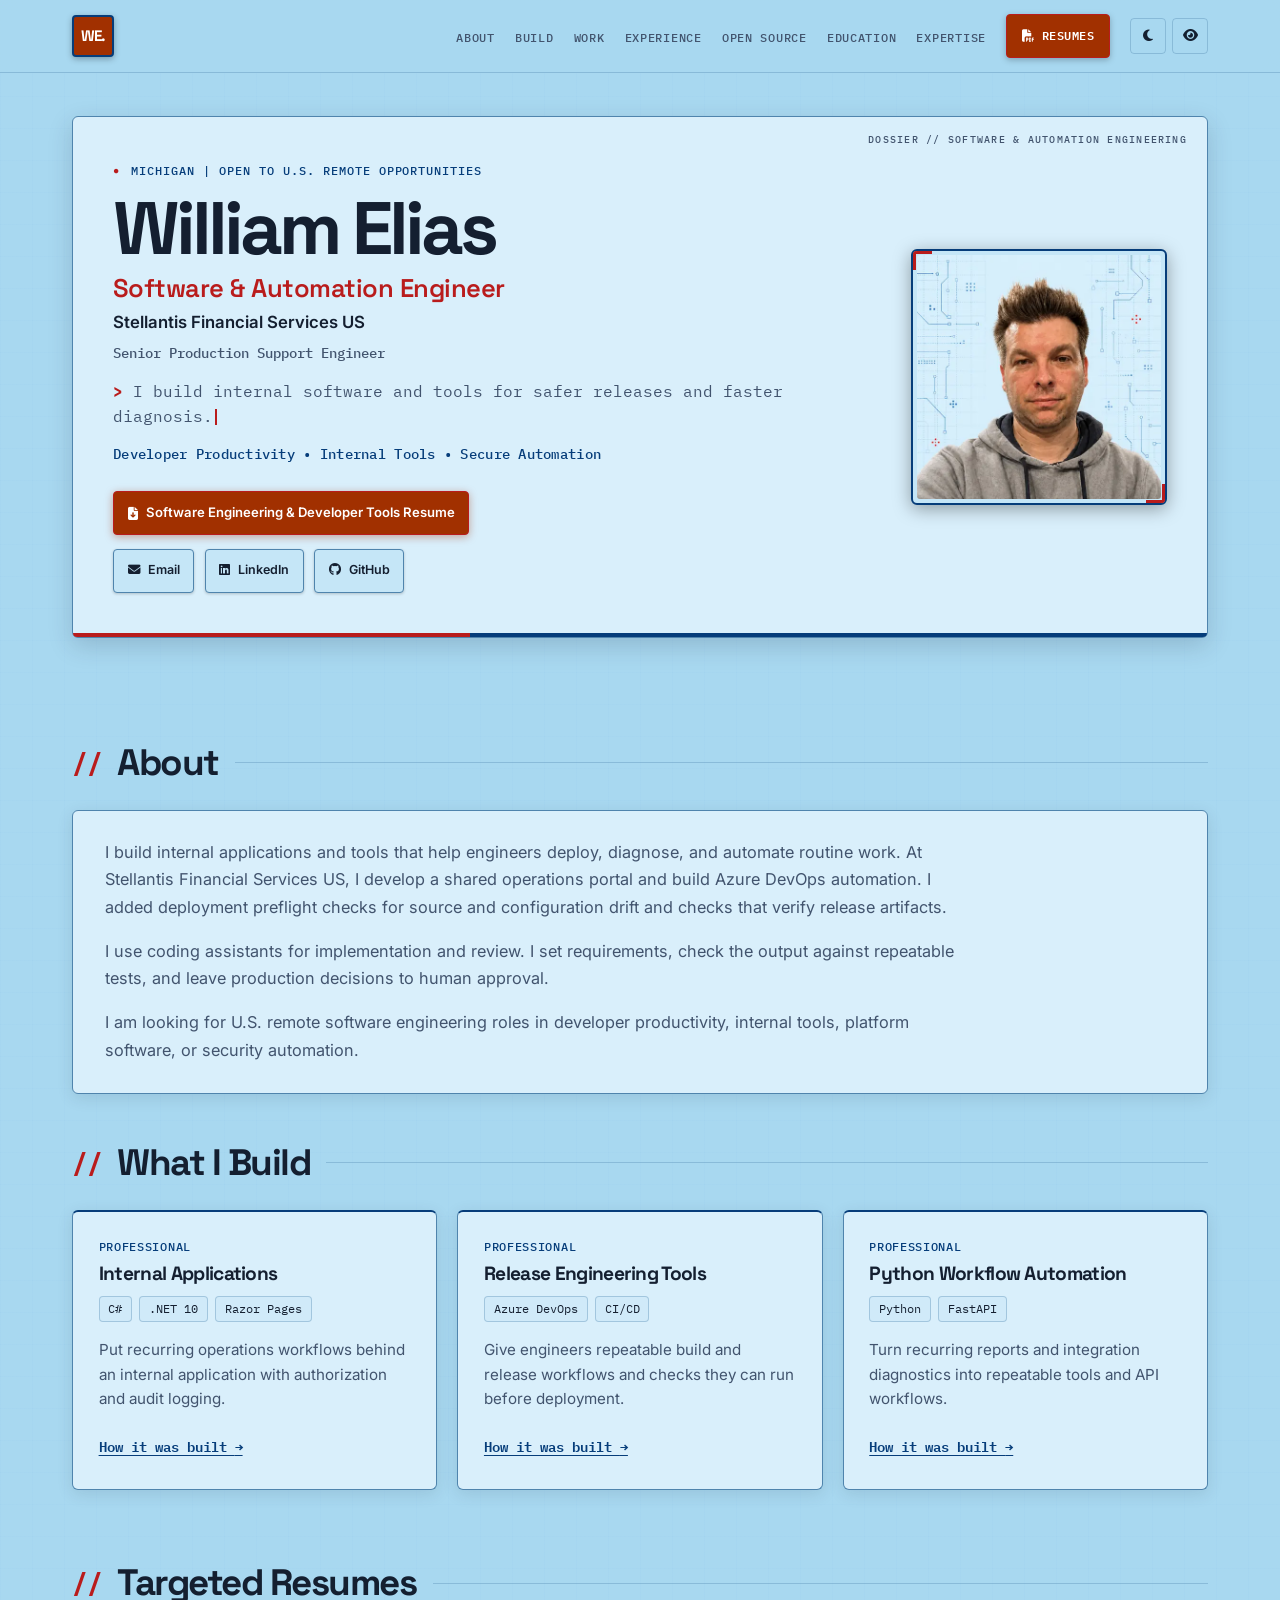
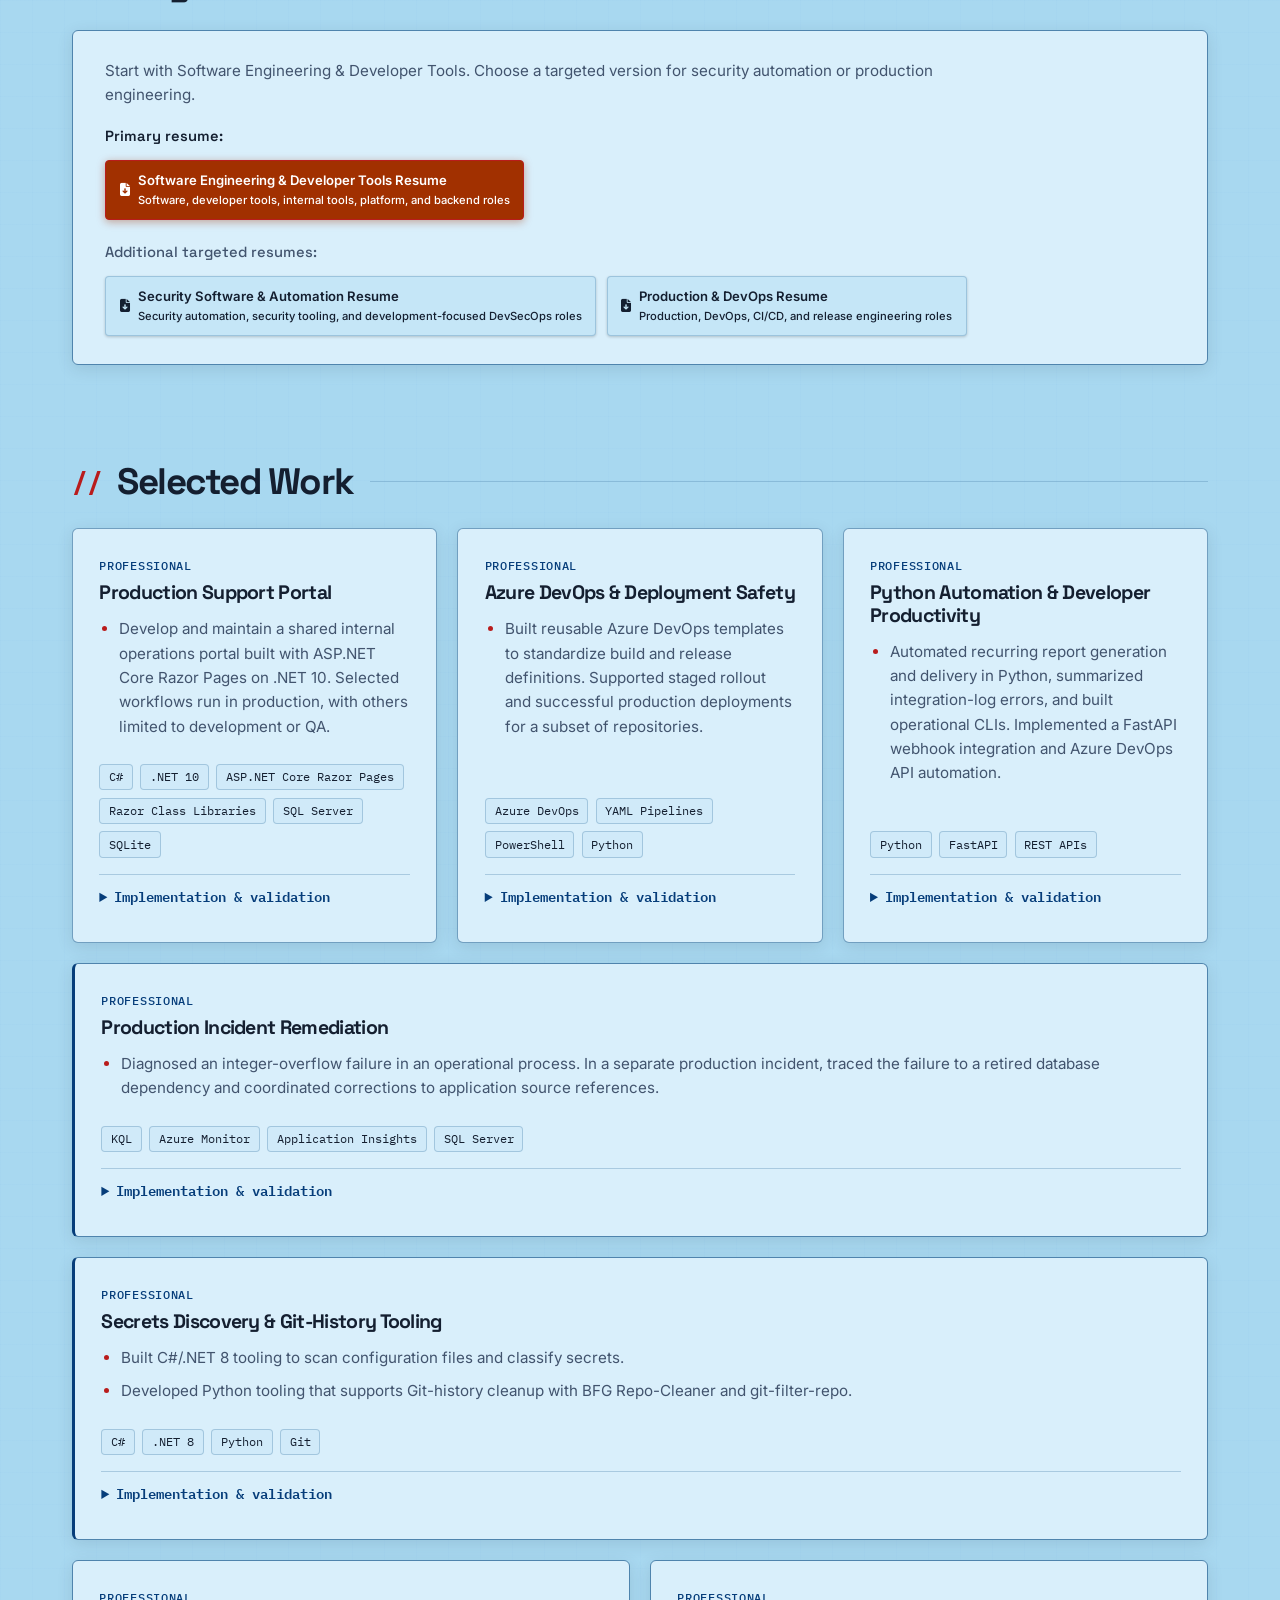
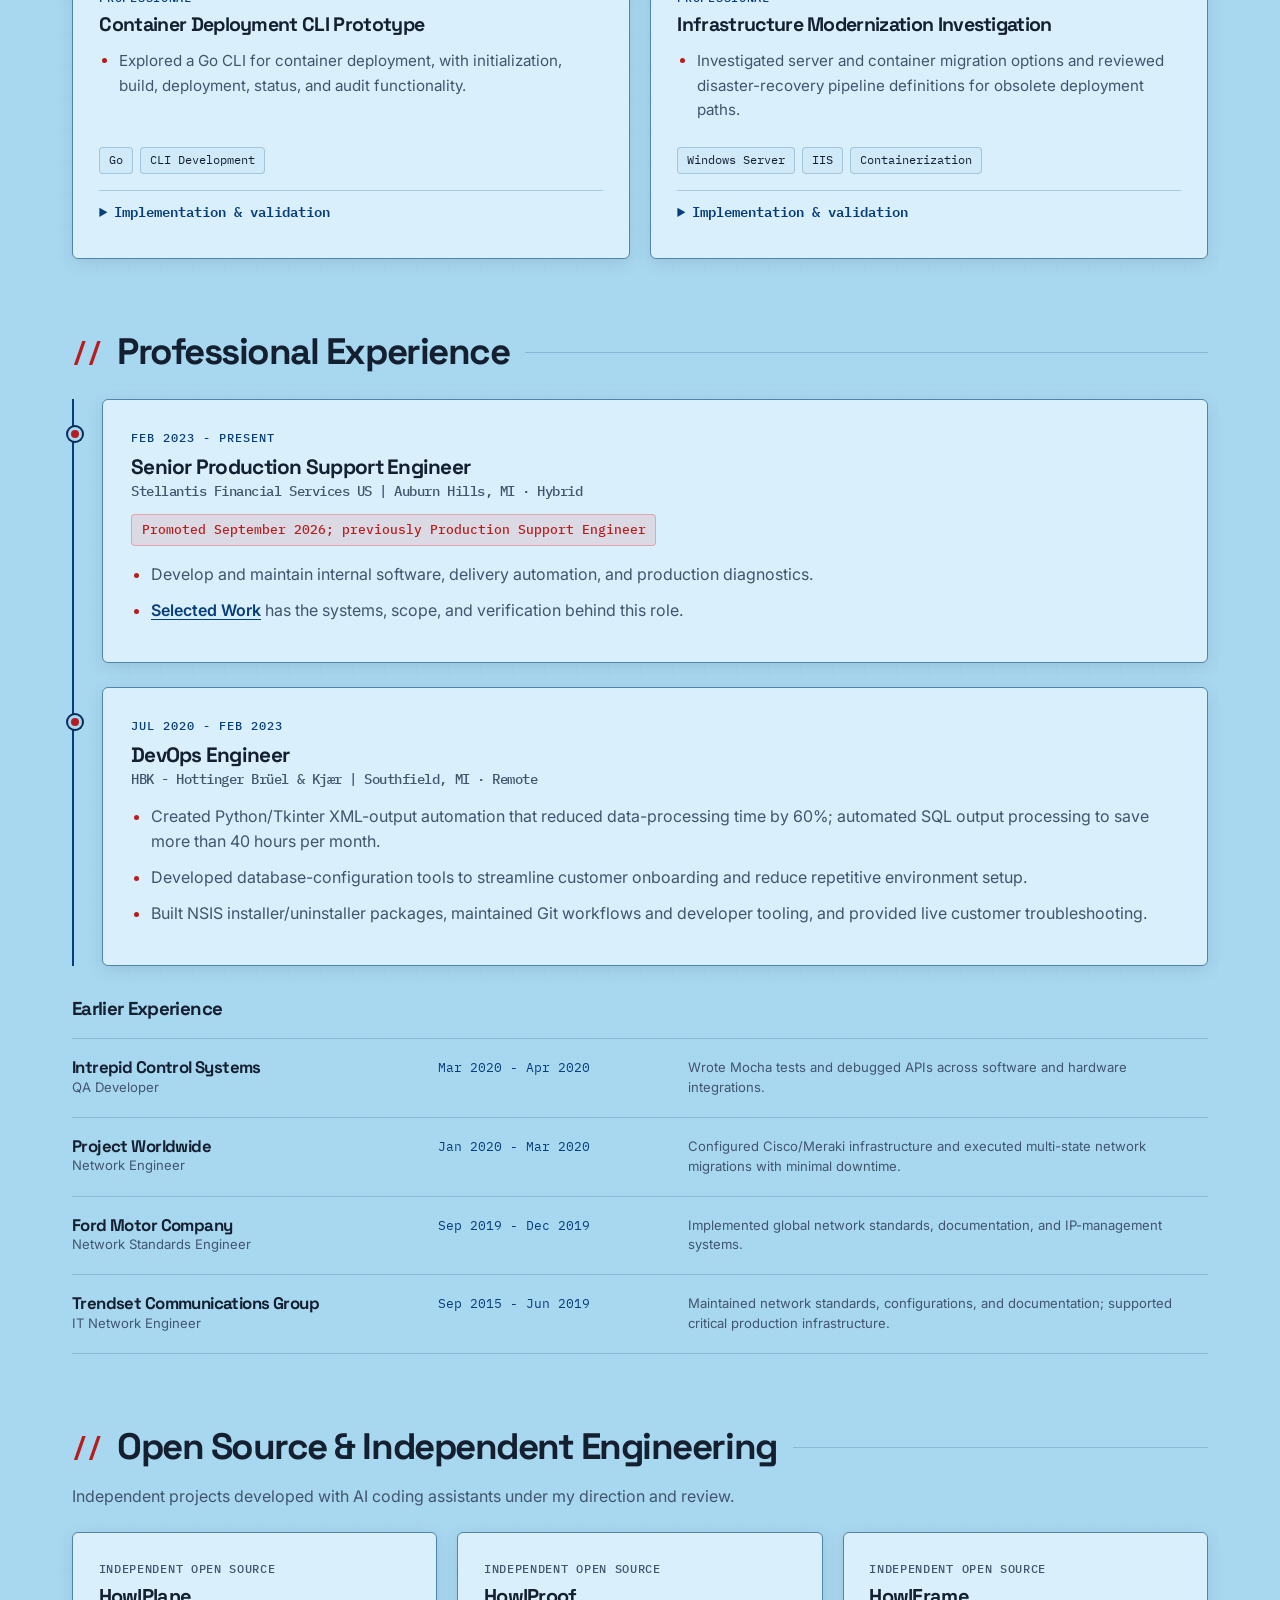
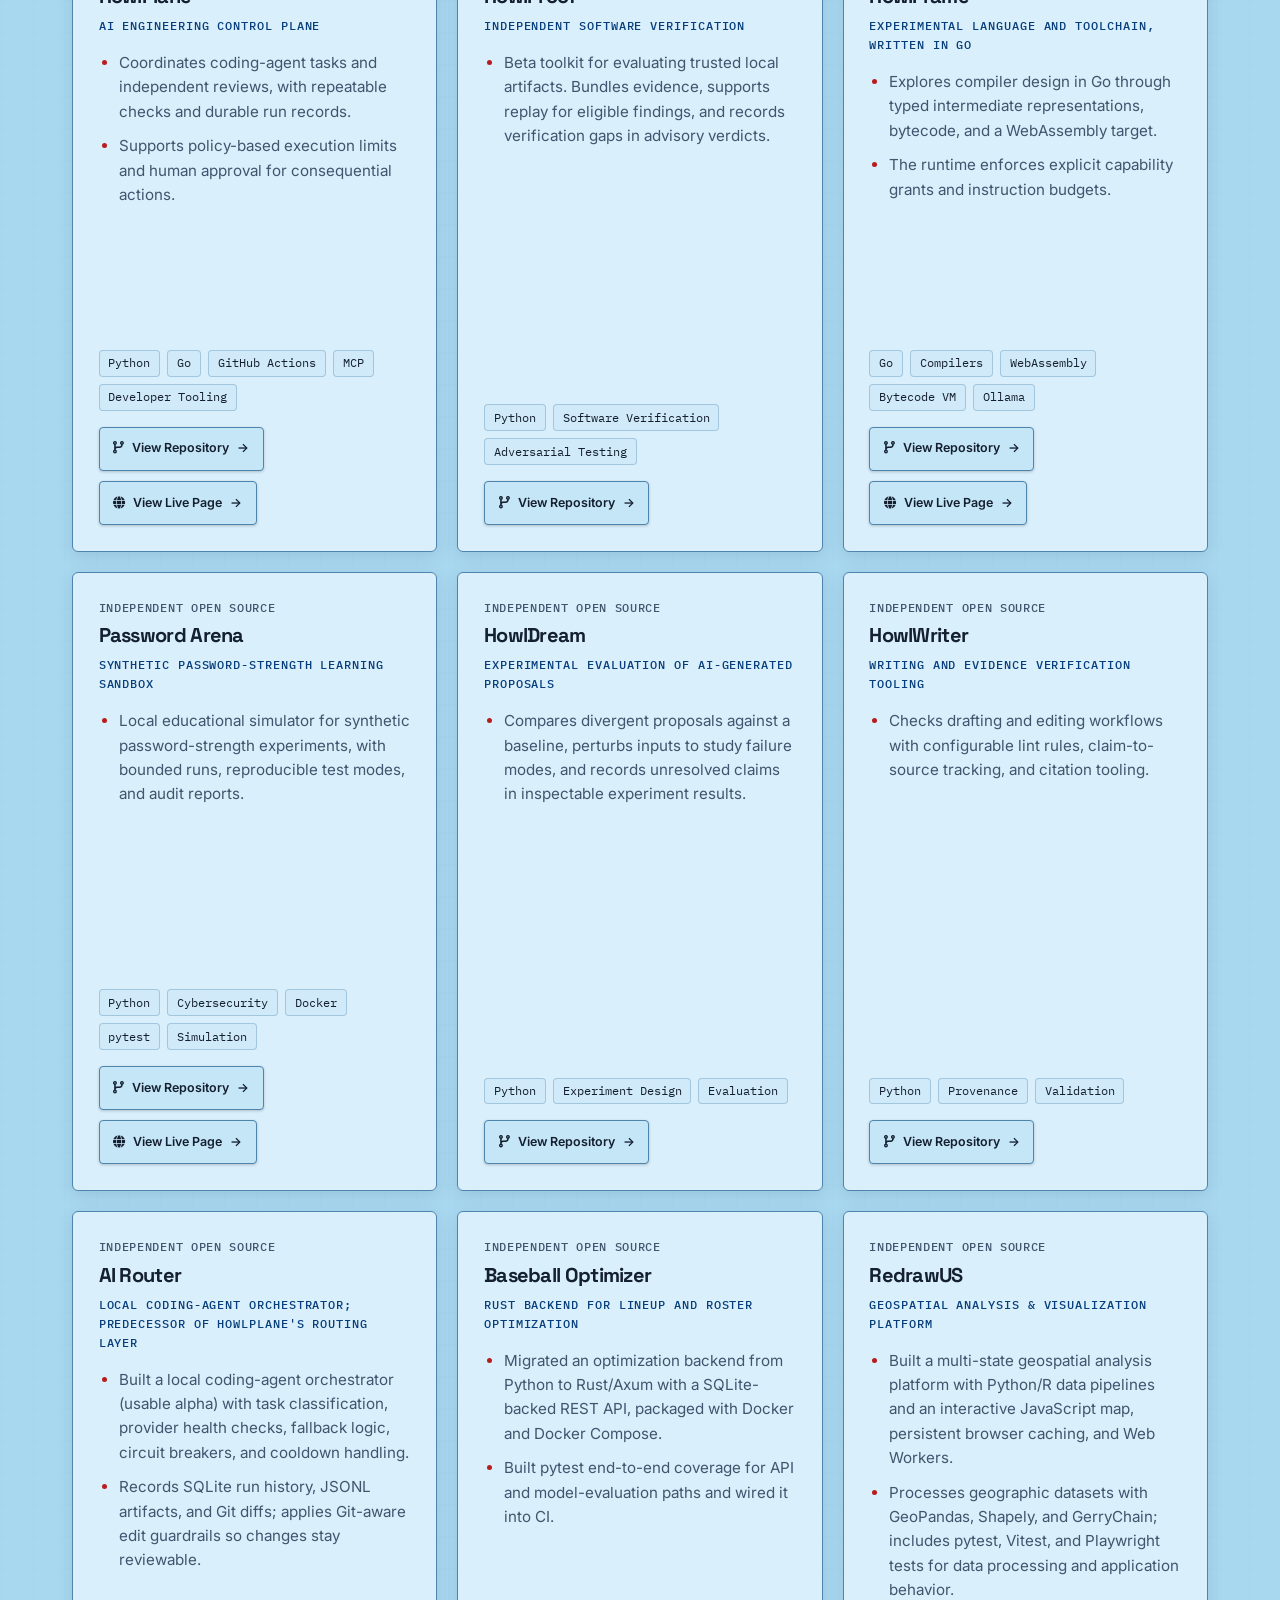
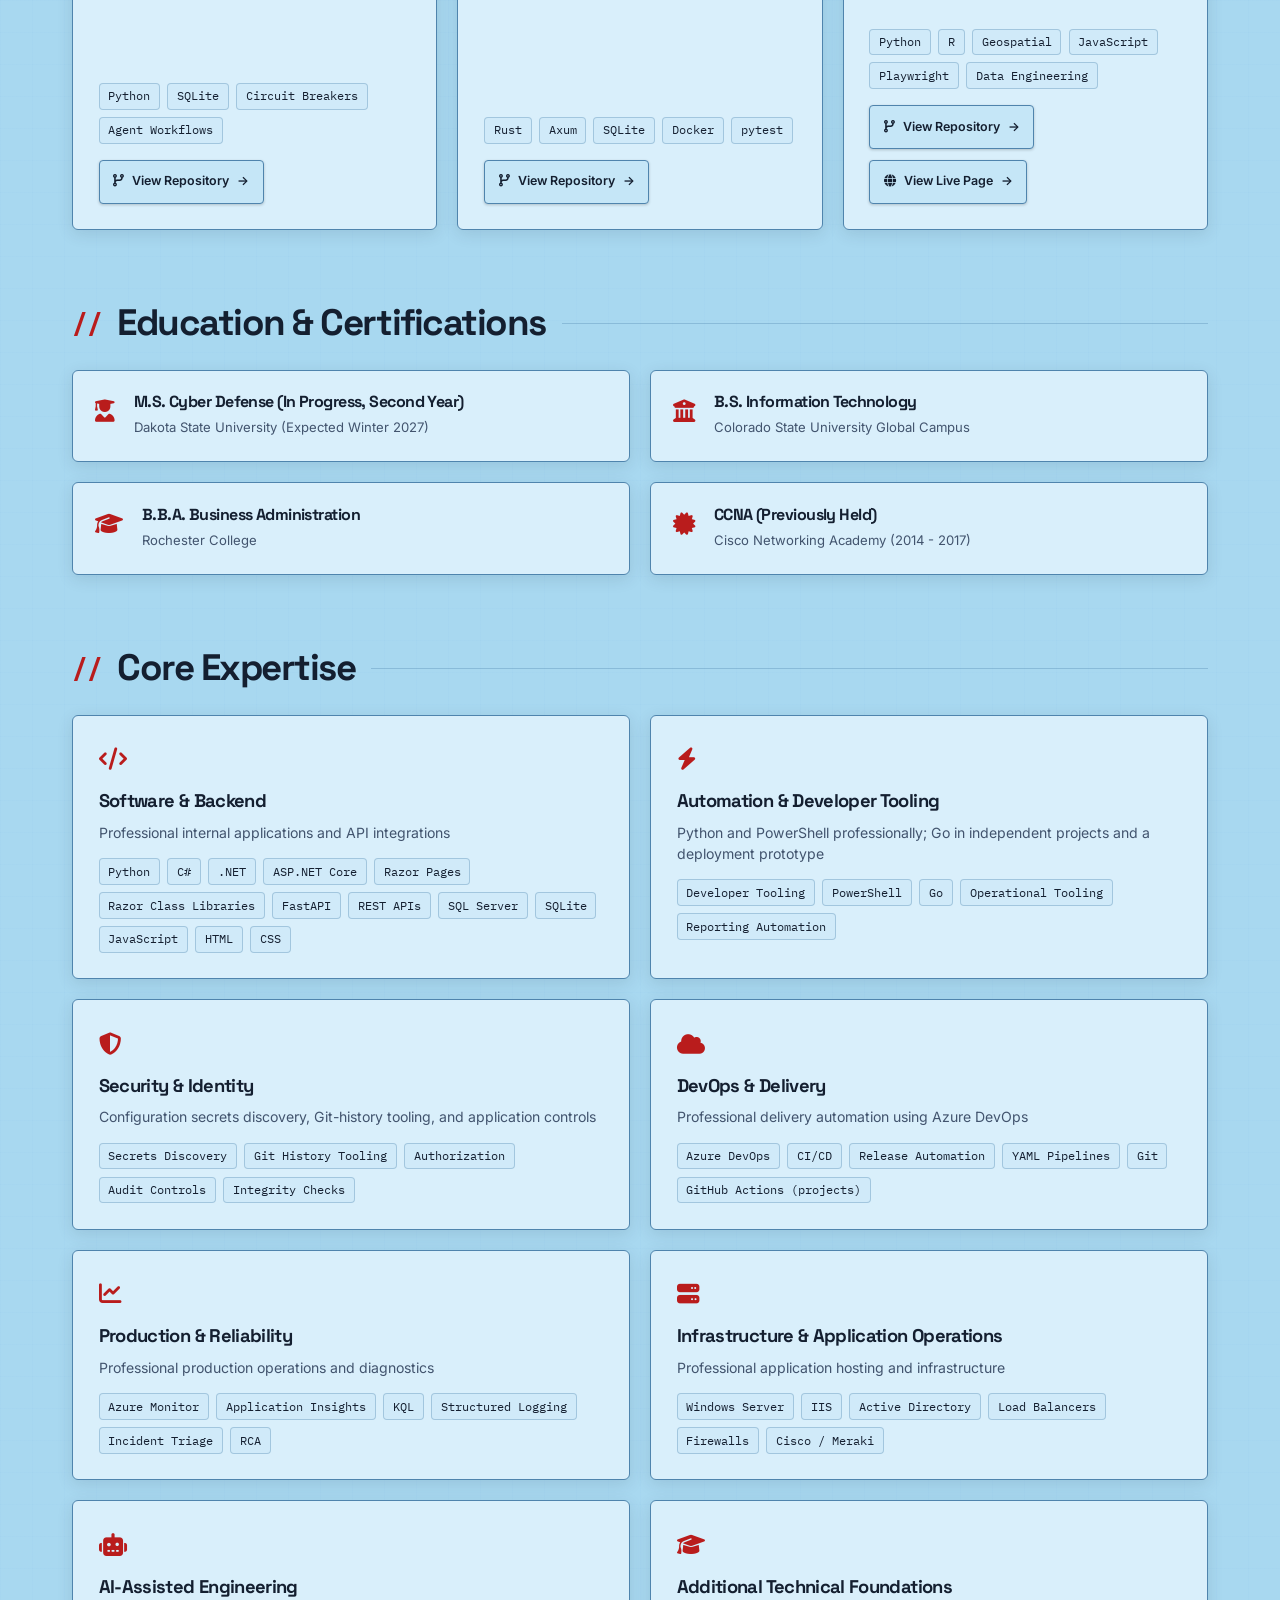
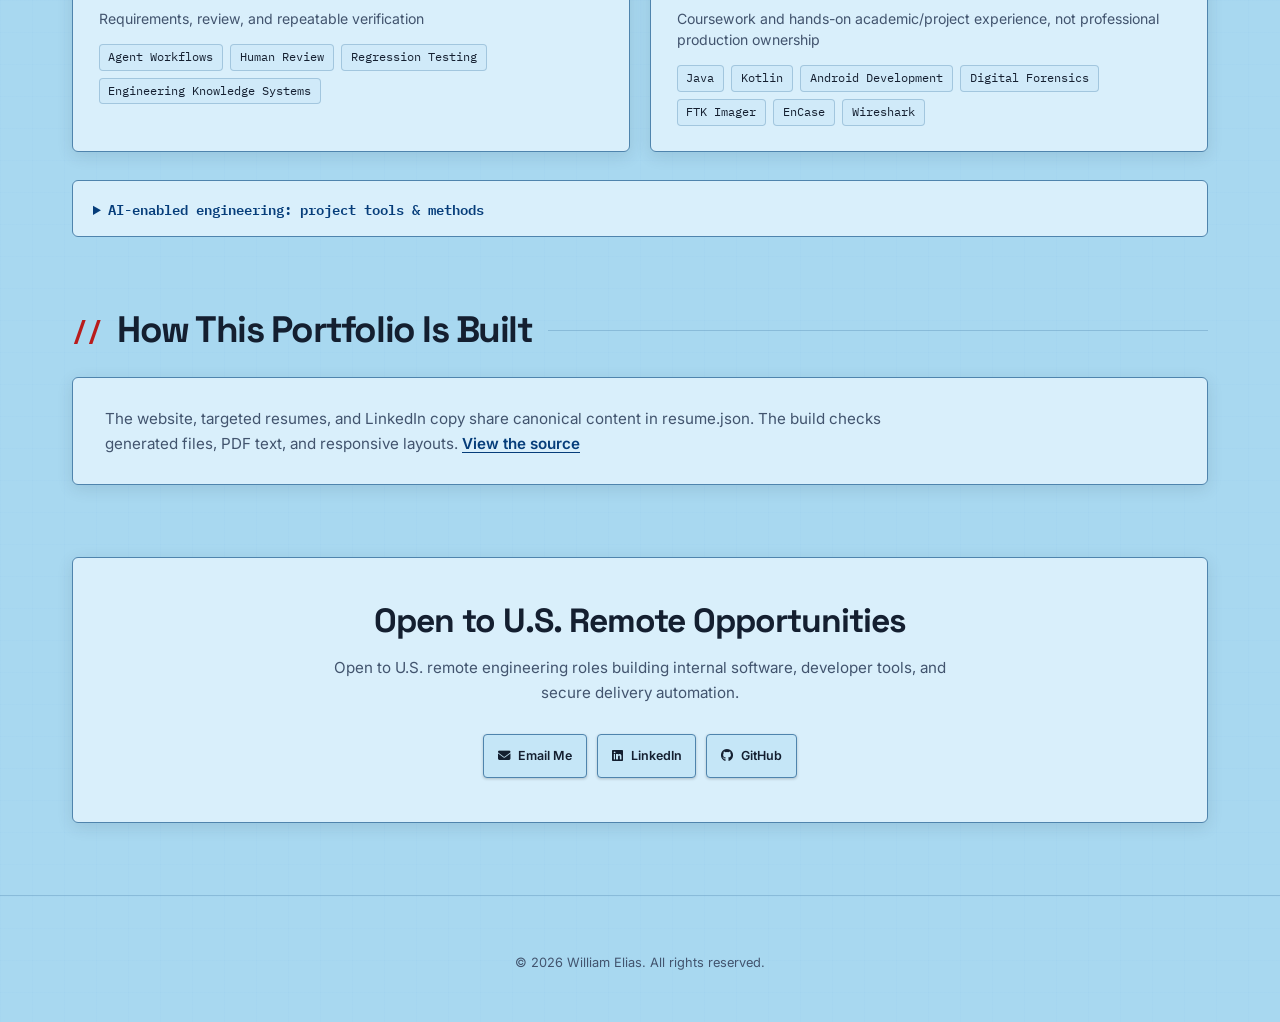
==== index.html @ 49a9ba73 "feat: visual direction refinement and editorial portfolio styling - Refine frontend design to 'Engin" ====
<!DOCTYPE html>
<html lang="en">
<head>
    <meta charset="UTF-8">
    <meta name="viewport" content="width=device-width, initial-scale=1.0">
    <title>William Elias | Software &amp; Automation Engineer</title>
    <meta name="description" content="William Elias builds internal software, developer tools, and security automation using Python, .NET, and Azure DevOps, with production reliability experience.">
    <!-- Open Graph / Social Media Preview Meta Tags -->
    <meta property="og:title" content="William Elias | Software &amp; Automation Engineer">
    <meta property="og:description" content="Internal software, developer productivity, and secure automation grounded in production engineering.">
    <meta property="og:image" content="https://howlcipher.github.io/william_elias/preview.jpg">
    <meta property="og:url" content="https://howlcipher.github.io/william_elias/">
    <meta property="og:type" content="website">
    <meta property="og:site_name" content="William Elias | Software &amp; Automation Engineer">
    <meta name="twitter:card" content="summary_large_image">
    <meta name="twitter:image" content="https://howlcipher.github.io/william_elias/preview.jpg">
    <meta name="twitter:title" content="William Elias | Software &amp; Automation Engineer">
    <meta name="twitter:description" content="Internal software, developer productivity, and secure automation grounded in production engineering.">
    <link rel="canonical" href="https://howlcipher.github.io/william_elias/">
    <link rel="icon" type="image/svg+xml" href="favicon.svg">
    <link rel="preconnect" href="https://fonts.googleapis.com">
    <link rel="preconnect" href="https://fonts.gstatic.com" crossorigin>
    <link href="https://fonts.googleapis.com/css2?family=IBM+Plex+Mono:wght@400;500;600&family=Inter:wght@400;500;600;700&family=Space+Grotesk:wght@500;600;700&display=swap" rel="stylesheet">
    <link rel="stylesheet" href="https://cdnjs.cloudflare.com/ajax/libs/font-awesome/6.4.0/css/all.min.css" integrity="sha512-iecdLmaskl7CVkqkXNQ/ZH/XLlvWZOJyj7Yy7tcenmpD1ypASozpmT/E0iPtmFIB46ZmdtAc9eNBvH0H/ZpiBw==" crossorigin="anonymous">
    <link rel="stylesheet" href="style.css">
    <!-- BUILD:JSONLD:START --><script type="application/ld+json">{
  "@context": "https://schema.org",
  "@type": "ProfilePage",
  "name": "William Elias | Software & Automation Engineer",
  "mainEntity": {
    "@type": "Person",
    "name": "William Elias",
    "jobTitle": "Senior Production Support Engineer",
    "description": "Software and automation engineer building internal applications and developer tools for safer releases and production diagnostics.",
    "url": "https://howlcipher.github.io/william_elias/",
    "image": "https://howlcipher.github.io/william_elias/assets/images/william-elias-profile-hoodie-dark.webp",
    "sameAs": [
      "https://linkedin.com/in/wylelias",
      "https://github.com/howlcipher"
    ],
    "knowsAbout": [
      "Software Engineering",
      "Developer Productivity",
      "Internal Tools",
      "Security Automation",
      "Python",
      "C# / .NET",
      "ASP.NET Core",
      "Razor Pages",
      "Azure DevOps",
      "CI/CD",
      "Production Reliability"
    ],
    "@id": "https://howlcipher.github.io/william_elias/#person"
  },
  "url": "https://howlcipher.github.io/william_elias/",
  "isPartOf": {
    "@type": "WebSite",
    "@id": "https://howlcipher.github.io/william_elias/#website",
    "url": "https://howlcipher.github.io/william_elias/",
    "name": "William Elias",
    "about": {
      "@id": "https://howlcipher.github.io/william_elias/#person"
    }
  }
}</script><!-- BUILD:JSONLD:END -->
</head>
<body id="top">
    <a href="#main-content" class="skip-link">Skip to main content</a>
    <nav class="navbar" aria-label="Main navigation">
        <div class="nav-content">
            <a href="#top" class="logo" aria-label="Home — return to top">WE.</a>
            <div class="nav-right">
                <ul class="nav-links">
                    <li><a href="#about">About</a></li>
                    <li><a href="#what-i-build">Build</a></li>
                    <li><a href="#programs">Work</a></li>
                    <li><a href="#experience">Experience</a></li>
                    <li><a href="#projects">Open Source</a></li>
                    <li><a href="#education">Education</a></li>
                    <li><a href="#skills">Expertise</a></li>
                </ul>
                <!-- BUILD:NAV_RESUME:START --><a href="#resume-downloads" class="nav-resume-btn"><i class="fas fa-file-pdf" aria-hidden="true"></i> Resumes</a><!-- BUILD:NAV_RESUME:END -->
                <div class="theme-controls">
                    <button id="theme-toggle" class="icon-btn" aria-label="Toggle Light/Dark Mode" title="Toggle Theme" aria-pressed="true"><i class="fas fa-sun" aria-hidden="true"></i></button>
                    <button id="colorblind-toggle" class="icon-btn" aria-label="Toggle Colorblind Mode" title="Toggle High Contrast / Colorblind Mode" aria-pressed="false"><i class="fas fa-eye" aria-hidden="true"></i></button>
                </div>
                <button class="mobile-menu-btn" aria-label="Toggle Menu" aria-expanded="false" aria-controls="mobile-nav"><i class="fas fa-bars" aria-hidden="true"></i></button>
            </div>
        </div>
    </nav>

    <!-- Mobile Navigation Overlay -->
    <div class="mobile-nav" id="mobile-nav" aria-hidden="true">
        <ul class="mobile-nav-links">
            <li><a href="#about" class="mobile-link">About</a></li>
            <li><a href="#what-i-build" class="mobile-link">Build</a></li>
            <li><a href="#programs" class="mobile-link">Work</a></li>
            <li><a href="#experience" class="mobile-link">Experience</a></li>
            <li><a href="#projects" class="mobile-link">Open Source</a></li>
            <li><a href="#education" class="mobile-link">Education</a></li>
            <li><a href="#skills" class="mobile-link">Expertise</a></li>
            <!-- BUILD:MOBILE_NAV_RESUME:START --><li><a href="William_Elias_Software_Platform_Resume.pdf" target="_blank" rel="noopener noreferrer" class="mobile-link mobile-resume-link" data-resume-variant="software_platform"><i class="fas fa-file-arrow-down" aria-hidden="true"></i> <span class="resume-text"><span class="resume-label">Software Engineering &amp; Developer Tools Resume</span></span><span class="visually-hidden"> (PDF)</span></a></li><!-- BUILD:MOBILE_NAV_RESUME:END -->
        </ul>
    </div>

    <main class="container" id="main-content">
        <header class="hero fade-in">
            <div class="hero-content" id="hero-content-target">
                <!-- BUILD:HERO:START --><p class="eyebrow">Michigan | Open to U.S. Remote Opportunities</p><h1>William Elias</h1><h2 class="subtitle">Software &amp; Automation Engineer</h2><p class="hero-employer">Stellantis Financial Services US</p><p class="hero-current-role">Senior Production Support Engineer</p><p class="tagline terminal-type">I build internal software and tools for safer releases and faster diagnosis.</p><p class="hero-supporting">Developer Productivity • Internal Tools • Secure Automation</p><div class="profile-module"><div class="profile-frame"><img class="profile-photo" src="assets/images/william-elias-profile-hoodie-dark.webp" data-photo-dark="assets/images/william-elias-profile-hoodie-dark.webp" data-photo-light="assets/images/william-elias-profile-hoodie-light.webp" width="512" height="512" decoding="async" fetchpriority="high" alt="Portrait of William Elias"></div></div><div class="resume-actions" role="group" aria-label="Download a targeted resume (PDF)"><a href="William_Elias_Software_Platform_Resume.pdf" target="_blank" rel="noopener noreferrer" class="contact-pill primary-action resume-action" data-resume-variant="software_platform"><i class="fas fa-file-arrow-down" aria-hidden="true"></i> <span class="resume-text"><span class="resume-label">Software Engineering &amp; Developer Tools Resume</span></span><span class="visually-hidden"> (PDF)</span></a></div><div class="contact-info"><a href="mailto:WylElias.123@gmail.com" class="contact-pill"><i class="fas fa-envelope" aria-hidden="true"></i> Email</a><a href="https://linkedin.com/in/wylelias" target="_blank" rel="noopener noreferrer" class="contact-pill"><i class="fab fa-linkedin" aria-hidden="true"></i> LinkedIn</a><a href="https://github.com/howlcipher" target="_blank" rel="noopener noreferrer" class="contact-pill"><i class="fab fa-github" aria-hidden="true"></i> GitHub</a></div><!-- BUILD:HERO:END -->
            </div>
        </header>
        <section id="about" class="section fade-in" aria-labelledby="about-title">
            <h2 class="section-title" id="about-title">About</h2>
            <!-- BUILD:ABOUT:START --><div class="card about-copy"><p>I build internal applications and tools that help engineers deploy, diagnose, and automate routine work. At Stellantis Financial Services US, I develop a shared operations portal and build Azure DevOps automation. I added deployment preflight checks for source and configuration drift and checks that verify release artifacts.</p><p>I use coding assistants for implementation and review. I set requirements, check the output against repeatable tests, and leave production decisions to human approval.</p><p>I am looking for U.S. remote software engineering roles in developer productivity, internal tools, platform software, or security automation.</p></div><!-- BUILD:ABOUT:END -->
        </section>
        <section id="what-i-build" class="section fade-in" aria-labelledby="what-i-build-title">
            <h2 class="section-title" id="what-i-build-title">What I Build</h2>
            <div class="build-grid" id="what-i-build-target">
                <!-- BUILD:WHAT_I_BUILD:START --><article class="build-card card"><p class="provenance-label">Professional</p><h3>Internal Applications</h3><div class="skill-tags build-stack"><span>C#</span><span>.NET 10</span><span>Razor Pages</span></div><p class="build-summary">Put recurring operations workflows behind an internal application with authorization and audit logging.</p><a href="#program-internal-software" class="inline-link build-link">How it was built <span aria-hidden="true">&rarr;</span></a></article><article class="build-card card"><p class="provenance-label">Professional</p><h3>Release Engineering Tools</h3><div class="skill-tags build-stack"><span>Azure DevOps</span><span>CI/CD</span></div><p class="build-summary">Give engineers repeatable build and release workflows and checks they can run before deployment.</p><a href="#program-cicd-release" class="inline-link build-link">How it was built <span aria-hidden="true">&rarr;</span></a></article><article class="build-card card"><p class="provenance-label">Professional</p><h3>Python Workflow Automation</h3><div class="skill-tags build-stack"><span>Python</span><span>FastAPI</span></div><p class="build-summary">Turn recurring reports and integration diagnostics into repeatable tools and API workflows.</p><a href="#program-python-productivity" class="inline-link build-link">How it was built <span aria-hidden="true">&rarr;</span></a></article><!-- BUILD:WHAT_I_BUILD:END -->
            </div>
        </section>
        <section id="resume-downloads" class="section resume-choice fade-in" aria-labelledby="resume-choice-title">
            <h2 class="section-title" id="resume-choice-title">Targeted Resumes</h2>
            <div class="card resume-choice-card">
                <!-- BUILD:RESUME_CHOICE:START --><p class="resume-choice-intro">Start with Software Engineering &amp; Developer Tools. Choose a targeted version for security automation or production engineering.</p><p class="resume-choice-label" id="resume-choice-label">Primary resume:</p><div class="resume-choice-actions" role="group" aria-labelledby="resume-choice-label"><a href="William_Elias_Software_Platform_Resume.pdf" target="_blank" rel="noopener noreferrer" class="contact-pill primary-action resume-action" data-resume-variant="software_platform"><i class="fas fa-file-arrow-down" aria-hidden="true"></i> <span class="resume-text"><span class="resume-label">Software Engineering &amp; Developer Tools Resume</span><span class="resume-audience">Software, developer tools, internal tools, platform, and backend roles</span></span><span class="visually-hidden"> (PDF)</span></a></div><p class="resume-choice-label resume-secondary-label" id="resume-secondary-label">Additional targeted resumes:</p><div class="resume-choice-actions resume-secondary-actions" role="group" aria-labelledby="resume-secondary-label"><a href="William_Elias_Security_Automation_Resume.pdf" target="_blank" rel="noopener noreferrer" class="contact-pill resume-secondary" data-resume-variant="security_automation"><i class="fas fa-file-arrow-down" aria-hidden="true"></i> <span class="resume-text"><span class="resume-label">Security Software &amp; Automation Resume</span><span class="resume-audience">Security automation, security tooling, and development-focused DevSecOps roles</span></span><span class="visually-hidden"> (PDF)</span></a><a href="William_Elias_Production_DevOps_Resume.pdf" target="_blank" rel="noopener noreferrer" class="contact-pill resume-secondary" data-resume-variant="production_devops"><i class="fas fa-file-arrow-down" aria-hidden="true"></i> <span class="resume-text"><span class="resume-label">Production &amp; DevOps Resume</span><span class="resume-audience">Production, DevOps, CI/CD, and release engineering roles</span></span><span class="visually-hidden"> (PDF)</span></a></div><!-- BUILD:RESUME_CHOICE:END -->
            </div>
        </section>
        <section id="programs" class="section fade-in">
            <h2 class="section-title">Selected Work</h2>
            <div class="programs-grid" id="programs-target">
                <!-- BUILD:PROGRAMS:START --><article class="program-card card program-featured" id="program-internal-software"><p class="provenance-label">Professional</p><h3>Production Support Portal</h3><ul><li>Develop and maintain a shared internal operations portal built with ASP.NET Core Razor Pages on .NET 10. Selected workflows run in production, with others limited to development or QA.</li></ul><div class="skill-tags"><span>C#</span><span>.NET 10</span><span>ASP.NET Core Razor Pages</span><span>Razor Class Libraries</span><span>SQL Server</span><span>SQLite</span></div><details class="program-details"><summary>Implementation &amp; validation</summary><ul><li>Implemented authorization and audit logging for portal workflows that use Windows authentication and Active Directory identities.</li><li>Razor Class Libraries organize modules contributed by multiple developers. Workflows use SQL Server and SQLite.</li></ul></details></article><article class="program-card card program-featured" id="program-cicd-release"><p class="provenance-label">Professional</p><h3>Azure DevOps &amp; Deployment Safety</h3><ul><li>Built reusable Azure DevOps templates to standardize build and release definitions. Supported staged rollout and successful production deployments for a subset of repositories.</li></ul><div class="skill-tags"><span>Azure DevOps</span><span>YAML Pipelines</span><span>PowerShell</span><span>Python</span></div><details class="program-details"><summary>Implementation &amp; validation</summary><ul><li>Added deployment preflight checks for source and configuration drift, verified release artifacts, and added safeguards for server-specific files.</li><li>Tracked the repository inventory, pipeline configuration, build verification, and deployment dry runs separately from production rollout.</li></ul></details></article><article class="program-card card program-featured" id="program-python-productivity"><p class="provenance-label">Professional</p><h3>Python Automation &amp; Developer Productivity</h3><ul><li>Automated recurring report generation and delivery in Python, summarized integration-log errors, and built operational CLIs. Implemented a FastAPI webhook integration and Azure DevOps API automation.</li></ul><div class="skill-tags"><span>Python</span><span>FastAPI</span><span>REST APIs</span></div><details class="program-details"><summary>Implementation &amp; validation</summary><ul><li>Built engineering-document search alongside tools for routine operations.</li></ul></details></article><article class="program-card card program-wide" id="program-production-reliability"><p class="provenance-label">Professional</p><h3>Production Incident Remediation</h3><ul><li>Diagnosed an integer-overflow failure in an operational process. In a separate production incident, traced the failure to a retired database dependency and coordinated corrections to application source references.</li></ul><div class="skill-tags"><span>KQL</span><span>Azure Monitor</span><span>Application Insights</span><span>SQL Server</span></div><details class="program-details"><summary>Implementation &amp; validation</summary><ul><li>Participate in production releases and investigate application, integration, and database issues using KQL, Azure Monitor, and Application Insights.</li></ul></details></article><article class="program-card card program-wide" id="program-security-remediation"><p class="provenance-label">Professional</p><h3>Secrets Discovery &amp; Git-History Tooling</h3><ul><li>Built C#/.NET 8 tooling to scan configuration files and classify secrets.</li><li>Developed Python tooling that supports Git-history cleanup with BFG Repo-Cleaner and git-filter-repo.</li></ul><div class="skill-tags"><span>C#</span><span>.NET 8</span><span>Python</span><span>Git</span></div><details class="program-details"><summary>Implementation &amp; validation</summary><ul><li>Used integrity checks during configuration scans and kept secret values out of the resulting reports.</li><li>Git-history cleanup and credential lifecycle actions have separate scopes.</li></ul></details></article><article class="program-card card" id="program-deployment-tooling"><p class="provenance-label">Professional</p><h3>Container Deployment CLI Prototype</h3><ul><li>Explored a Go CLI for container deployment, with initialization, build, deployment, status, and audit functionality.</li></ul><div class="skill-tags"><span>Go</span><span>CLI Development</span></div><details class="program-details"><summary>Implementation &amp; validation</summary><ul><li>Push and rollback commands remained unimplemented, and verification was incomplete. The tool stayed at proof-of-concept stage.</li></ul></details></article><article class="program-card card" id="program-infrastructure-modernization"><p class="provenance-label">Professional</p><h3>Infrastructure Modernization Investigation</h3><ul><li>Investigated server and container migration options and reviewed disaster-recovery pipeline definitions for obsolete deployment paths.</li></ul><div class="skill-tags"><span>Windows Server</span><span>IIS</span><span>Containerization</span></div><details class="program-details"><summary>Implementation &amp; validation</summary><ul><li>Exploratory work included a separate Blazor container-hosting proof of concept.</li></ul></details></article><!-- BUILD:PROGRAMS:END -->
            </div>
        </section>
        <section id="experience" class="section fade-in">
            <h2 class="section-title">Professional Experience</h2>
            <div id="experience-target">
                <!-- BUILD:EXPERIENCE:START --><div class="timeline"><div class="timeline-item card"><div class="timeline-dot"></div><div class="timeline-date">Feb 2023 - Present</div><div class="timeline-content"><h3>Senior Production Support Engineer</h3><h4>Stellantis Financial Services US | Auburn Hills, MI · Hybrid</h4><p class="timeline-promotion">Promoted September 2026; previously Production Support Engineer</p><ul><li>Develop and maintain internal software, delivery automation, and production diagnostics.</li><li><a href="#programs" class="inline-link">Selected Work</a> has the systems, scope, and verification behind this role.</li></ul></div></div><div class="timeline-item card"><div class="timeline-dot"></div><div class="timeline-date">Jul 2020 - Feb 2023</div><div class="timeline-content"><h3>DevOps Engineer</h3><h4>HBK - Hottinger Brüel &amp; Kjær | Southfield, MI · Remote</h4><ul><li>Created Python/Tkinter XML-output automation that reduced data-processing time by 60%; automated SQL output processing to save more than 40 hours per month.</li><li>Developed database-configuration tools to streamline customer onboarding and reduce repetitive environment setup.</li><li>Built NSIS installer/uninstaller packages, maintained Git workflows and developer tooling, and provided live customer troubleshooting.</li></ul></div></div></div><div class="earlier-experience"><h3>Earlier Experience</h3><div class="additional-experience"><article class="additional-item"><div><h3>Intrepid Control Systems</h3><p>QA Developer</p></div><p class="additional-date">Mar 2020 - Apr 2020</p><p class="additional-summary">Wrote Mocha tests and debugged APIs across software and hardware integrations.</p></article><article class="additional-item"><div><h3>Project Worldwide</h3><p>Network Engineer</p></div><p class="additional-date">Jan 2020 - Mar 2020</p><p class="additional-summary">Configured Cisco/Meraki infrastructure and executed multi-state network migrations with minimal downtime.</p></article><article class="additional-item"><div><h3>Ford Motor Company</h3><p>Network Standards Engineer</p></div><p class="additional-date">Sep 2019 - Dec 2019</p><p class="additional-summary">Implemented global network standards, documentation, and IP-management systems.</p></article><article class="additional-item"><div><h3>Trendset Communications Group</h3><p>IT Network Engineer</p></div><p class="additional-date">Sep 2015 - Jun 2019</p><p class="additional-summary">Maintained network standards, configurations, and documentation; supported critical production infrastructure.</p></article></div></div><!-- BUILD:EXPERIENCE:END -->
            </div>
        </section>
        <section id="projects" class="section fade-in">
            <h2 class="section-title">Open Source &amp; Independent Engineering</h2>
            <p class="section-intro"><!-- BUILD:PROJECTS_INTRO:START -->Independent projects developed with AI coding assistants under my direction and review.<!-- BUILD:PROJECTS_INTRO:END --></p>
            <div class="projects-grid" id="projects-target">
                <!-- BUILD:PROJECTS:START --><div class="project-card card"><p class="provenance-label provenance-independent">Independent open source</p><h3>HowlPlane</h3><div class="project-subtitle">AI Engineering Control Plane</div><ul><li>Coordinates coding-agent tasks and independent reviews, with repeatable checks and durable run records.</li><li>Supports policy-based execution limits and human approval for consequential actions.</li></ul><div class="skill-tags"><span>Python</span><span>Go</span><span>GitHub Actions</span><span>MCP</span><span>Developer Tooling</span></div><div class="project-card-footer"><a href="https://github.com/howlcipher/howlplane" target="_blank" rel="noopener noreferrer" class="contact-pill project-link"><i class="fas fa-code-branch" aria-hidden="true"></i> View Repository <span aria-hidden="true">&rarr;</span></a><a href="https://howlcipher.github.io/howlplane/" target="_blank" rel="noopener noreferrer" class="contact-pill project-live-link"><i class="fas fa-globe" aria-hidden="true"></i> View Live Page <span aria-hidden="true">&rarr;</span></a></div></div><div class="project-card card"><p class="provenance-label provenance-independent">Independent open source</p><h3>HowlProof</h3><div class="project-subtitle">Independent software verification</div><ul><li>Beta toolkit for evaluating trusted local artifacts. Bundles evidence, supports replay for eligible findings, and records verification gaps in advisory verdicts.</li></ul><div class="skill-tags"><span>Python</span><span>Software Verification</span><span>Adversarial Testing</span></div><div class="project-card-footer"><a href="https://github.com/howlcipher/howlproof" target="_blank" rel="noopener noreferrer" class="contact-pill project-link"><i class="fas fa-code-branch" aria-hidden="true"></i> View Repository <span aria-hidden="true">&rarr;</span></a></div></div><div class="project-card card"><p class="provenance-label provenance-independent">Independent open source</p><h3>HowlFrame</h3><div class="project-subtitle">Experimental language and toolchain, written in Go</div><ul><li>Explores compiler design in Go through typed intermediate representations, bytecode, and a WebAssembly target.</li><li>The runtime enforces explicit capability grants and instruction budgets.</li></ul><div class="skill-tags"><span>Go</span><span>Compilers</span><span>WebAssembly</span><span>Bytecode VM</span><span>Ollama</span></div><div class="project-card-footer"><a href="https://github.com/howlcipher/howlframe" target="_blank" rel="noopener noreferrer" class="contact-pill project-link"><i class="fas fa-code-branch" aria-hidden="true"></i> View Repository <span aria-hidden="true">&rarr;</span></a><a href="https://howlcipher.github.io/howlframe/" target="_blank" rel="noopener noreferrer" class="contact-pill project-live-link"><i class="fas fa-globe" aria-hidden="true"></i> View Live Page <span aria-hidden="true">&rarr;</span></a></div></div><div class="project-card card"><p class="provenance-label provenance-independent">Independent open source</p><h3>Password Arena</h3><div class="project-subtitle">Synthetic password-strength learning sandbox</div><ul><li>Local educational simulator for synthetic password-strength experiments, with bounded runs, reproducible test modes, and audit reports.</li></ul><div class="skill-tags"><span>Python</span><span>Cybersecurity</span><span>Docker</span><span>pytest</span><span>Simulation</span></div><div class="project-card-footer"><a href="https://github.com/howlcipher/password_arena" target="_blank" rel="noopener noreferrer" class="contact-pill project-link"><i class="fas fa-code-branch" aria-hidden="true"></i> View Repository <span aria-hidden="true">&rarr;</span></a><a href="https://howlcipher.github.io/password_arena/" target="_blank" rel="noopener noreferrer" class="contact-pill project-live-link"><i class="fas fa-globe" aria-hidden="true"></i> View Live Page <span aria-hidden="true">&rarr;</span></a></div></div><div class="project-card card"><p class="provenance-label provenance-independent">Independent open source</p><h3>HowlDream</h3><div class="project-subtitle">Experimental evaluation of AI-generated proposals</div><ul><li>Compares divergent proposals against a baseline, perturbs inputs to study failure modes, and records unresolved claims in inspectable experiment results.</li></ul><div class="skill-tags"><span>Python</span><span>Experiment Design</span><span>Evaluation</span></div><div class="project-card-footer"><a href="https://github.com/howlcipher/howldream" target="_blank" rel="noopener noreferrer" class="contact-pill project-link"><i class="fas fa-code-branch" aria-hidden="true"></i> View Repository <span aria-hidden="true">&rarr;</span></a></div></div><div class="project-card card"><p class="provenance-label provenance-independent">Independent open source</p><h3>HowlWriter</h3><div class="project-subtitle">Writing and evidence verification tooling</div><ul><li>Checks drafting and editing workflows with configurable lint rules, claim-to-source tracking, and citation tooling.</li></ul><div class="skill-tags"><span>Python</span><span>Provenance</span><span>Validation</span></div><div class="project-card-footer"><a href="https://github.com/howlcipher/howlwriter" target="_blank" rel="noopener noreferrer" class="contact-pill project-link"><i class="fas fa-code-branch" aria-hidden="true"></i> View Repository <span aria-hidden="true">&rarr;</span></a></div></div><div class="project-card card"><p class="provenance-label provenance-independent">Independent open source</p><h3>AI Router</h3><div class="project-subtitle">Local coding-agent orchestrator; predecessor of HowlPlane&#x27;s routing layer</div><ul><li>Built a local coding-agent orchestrator (usable alpha) with task classification, provider health checks, fallback logic, circuit breakers, and cooldown handling.</li><li>Records SQLite run history, JSONL artifacts, and Git diffs; applies Git-aware edit guardrails so changes stay reviewable.</li></ul><div class="skill-tags"><span>Python</span><span>SQLite</span><span>Circuit Breakers</span><span>Agent Workflows</span></div><div class="project-card-footer"><a href="https://github.com/howlcipher/ai_router" target="_blank" rel="noopener noreferrer" class="contact-pill project-link"><i class="fas fa-code-branch" aria-hidden="true"></i> View Repository <span aria-hidden="true">&rarr;</span></a></div></div><div class="project-card card"><p class="provenance-label provenance-independent">Independent open source</p><h3>Baseball Optimizer</h3><div class="project-subtitle">Rust backend for lineup and roster optimization</div><ul><li>Migrated an optimization backend from Python to Rust/Axum with a SQLite-backed REST API, packaged with Docker and Docker Compose.</li><li>Built pytest end-to-end coverage for API and model-evaluation paths and wired it into CI.</li></ul><div class="skill-tags"><span>Rust</span><span>Axum</span><span>SQLite</span><span>Docker</span><span>pytest</span></div><div class="project-card-footer"><a href="https://github.com/howlcipher/baseball_optimizer" target="_blank" rel="noopener noreferrer" class="contact-pill project-link"><i class="fas fa-code-branch" aria-hidden="true"></i> View Repository <span aria-hidden="true">&rarr;</span></a></div></div><div class="project-card card"><p class="provenance-label provenance-independent">Independent open source</p><h3>RedrawUS</h3><div class="project-subtitle">Geospatial Analysis &amp; Visualization Platform</div><ul><li>Built a multi-state geospatial analysis platform with Python/R data pipelines and an interactive JavaScript map, persistent browser caching, and Web Workers.</li><li>Processes geographic datasets with GeoPandas, Shapely, and GerryChain; includes pytest, Vitest, and Playwright tests for data processing and application behavior.</li></ul><div class="skill-tags"><span>Python</span><span>R</span><span>Geospatial</span><span>JavaScript</span><span>Playwright</span><span>Data Engineering</span></div><div class="project-card-footer"><a href="https://github.com/howlcipher/redistricting-map" target="_blank" rel="noopener noreferrer" class="contact-pill project-link"><i class="fas fa-code-branch" aria-hidden="true"></i> View Repository <span aria-hidden="true">&rarr;</span></a><a href="https://howlcipher.github.io/redistricting-map/" target="_blank" rel="noopener noreferrer" class="contact-pill project-live-link"><i class="fas fa-globe" aria-hidden="true"></i> View Live Page <span aria-hidden="true">&rarr;</span></a></div></div><!-- BUILD:PROJECTS:END -->
            </div>
        </section>
        <section id="education" class="section fade-in">
            <h2 class="section-title">Education &amp; Certifications</h2>
            <div class="education-grid" id="education-target">
                <!-- BUILD:EDUCATION:START --><div class="edu-card card"><div class="edu-icon"><i class="fas fa-user-graduate" aria-hidden="true"></i></div><div class="edu-info"><h3>M.S. Cyber Defense (In Progress, Second Year)</h3><p>Dakota State University (Expected Winter 2027)</p></div></div><div class="edu-card card"><div class="edu-icon"><i class="fas fa-university" aria-hidden="true"></i></div><div class="edu-info"><h3>B.S. Information Technology</h3><p>Colorado State University Global Campus</p></div></div><div class="edu-card card"><div class="edu-icon"><i class="fas fa-graduation-cap" aria-hidden="true"></i></div><div class="edu-info"><h3>B.B.A. Business Administration</h3><p>Rochester College</p></div></div><div class="edu-card card"><div class="edu-icon"><i class="fas fa-certificate" aria-hidden="true"></i></div><div class="edu-info"><h3>CCNA (Previously Held)</h3><p>Cisco Networking Academy (2014 - 2017)</p></div></div><!-- BUILD:EDUCATION:END -->
            </div>
        </section>
        <section id="skills" class="section fade-in">
            <h2 class="section-title">Core Expertise</h2>
            <div class="skills-grid" id="skills-target">
                <!-- BUILD:SKILLS:START --><div class="skill-category card"><div class="skill-icon"><i class="fas fa-code" aria-hidden="true"></i></div><h3>Software &amp; Backend</h3><p class="skill-context">Professional internal applications and API integrations</p><div class="skill-tags"><span>Python</span><span>C#</span><span>.NET</span><span>ASP.NET Core</span><span>Razor Pages</span><span>Razor Class Libraries</span><span>FastAPI</span><span>REST APIs</span><span>SQL Server</span><span>SQLite</span><span>JavaScript</span><span>HTML</span><span>CSS</span></div></div><div class="skill-category card"><div class="skill-icon"><i class="fas fa-bolt" aria-hidden="true"></i></div><h3>Automation &amp; Developer Tooling</h3><p class="skill-context">Python and PowerShell professionally; Go in independent projects and a deployment prototype</p><div class="skill-tags"><span>Developer Tooling</span><span>PowerShell</span><span>Go</span><span>Operational Tooling</span><span>Reporting Automation</span></div></div><div class="skill-category card"><div class="skill-icon"><i class="fas fa-shield-halved" aria-hidden="true"></i></div><h3>Security &amp; Identity</h3><p class="skill-context">Configuration secrets discovery, Git-history tooling, and application controls</p><div class="skill-tags"><span>Secrets Discovery</span><span>Git History Tooling</span><span>Authorization</span><span>Audit Controls</span><span>Integrity Checks</span></div></div><div class="skill-category card"><div class="skill-icon"><i class="fas fa-cloud" aria-hidden="true"></i></div><h3>DevOps &amp; Delivery</h3><p class="skill-context">Professional delivery automation using Azure DevOps</p><div class="skill-tags"><span>Azure DevOps</span><span>CI/CD</span><span>Release Automation</span><span>YAML Pipelines</span><span>Git</span><span>GitHub Actions (projects)</span></div></div><div class="skill-category card"><div class="skill-icon"><i class="fas fa-chart-line" aria-hidden="true"></i></div><h3>Production &amp; Reliability</h3><p class="skill-context">Professional production operations and diagnostics</p><div class="skill-tags"><span>Azure Monitor</span><span>Application Insights</span><span>KQL</span><span>Structured Logging</span><span>Incident Triage</span><span>RCA</span></div></div><div class="skill-category card"><div class="skill-icon"><i class="fas fa-server" aria-hidden="true"></i></div><h3>Infrastructure &amp; Application Operations</h3><p class="skill-context">Professional application hosting and infrastructure</p><div class="skill-tags"><span>Windows Server</span><span>IIS</span><span>Active Directory</span><span>Load Balancers</span><span>Firewalls</span><span>Cisco / Meraki</span></div></div><div class="skill-category card"><div class="skill-icon"><i class="fas fa-robot" aria-hidden="true"></i></div><h3>AI-Assisted Engineering</h3><p class="skill-context">Requirements, review, and repeatable verification</p><div class="skill-tags"><span>Agent Workflows</span><span>Human Review</span><span>Regression Testing</span><span>Engineering Knowledge Systems</span></div></div><div class="skill-category card"><div class="skill-icon"><i class="fas fa-graduation-cap" aria-hidden="true"></i></div><h3>Additional Technical Foundations</h3><p class="skill-context">Coursework and hands-on academic/project experience, not professional production ownership</p><div class="skill-tags"><span>Java</span><span>Kotlin</span><span>Android Development</span><span>Digital Forensics</span><span>FTK Imager</span><span>EnCase</span><span>Wireshark</span></div></div><!-- BUILD:SKILLS:END -->
            </div>
            <details id="ai-capabilities" class="expertise-details">
                <summary>AI-enabled engineering: project tools &amp; methods</summary>
                <div class="capability-stack" id="ai-capabilities-target">
                    <!-- BUILD:AI_CAPABILITIES:START --><div class="capability-tier"><h3>Technical direction</h3><div class="skill-tags"><span>Task Specifications</span><span>Read-Only Review</span><span>Human Approval</span></div></div><div class="capability-arrow" aria-hidden="true"><i class="fas fa-arrow-down"></i></div><div class="capability-tier"><h3>Verification</h3><div class="skill-tags"><span>Regression Testing</span><span>Repeatable Checks</span><span>Failure Investigation</span></div></div><!-- BUILD:AI_CAPABILITIES:END -->
                </div>
            </details>
        </section>
        <section id="portfolio-build" class="section fade-in" aria-labelledby="portfolio-build-title">
            <h2 class="section-title" id="portfolio-build-title">How This Portfolio Is Built</h2>
            <div class="card portfolio-note">
                <!-- BUILD:PORTFOLIO_NOTE:START --><p>The website, targeted resumes, and LinkedIn copy share canonical content in resume.json. The build checks generated files, PDF text, and responsive layouts. <a href="https://github.com/howlcipher/william_elias" target="_blank" rel="noopener noreferrer" class="inline-link">View the source<span class="visually-hidden"> (opens in a new tab)</span></a></p><!-- BUILD:PORTFOLIO_NOTE:END -->
            </div>
        </section>
        <section id="contact-cta" class="cta-section fade-in" aria-label="Recruiter contact">
            <div class="cta-card card">
                <h2 class="cta-title">Open to U.S. Remote Opportunities</h2>
                <div id="cta-copy-target"><!-- BUILD:CTA_COPY:START --><p class="cta-copy">Open to U.S. remote engineering roles building internal software, developer tools, and secure delivery automation.</p><!-- BUILD:CTA_COPY:END --></div>
                <div class="cta-actions" id="cta-actions-target">
                    <!-- BUILD:CTA_ACTIONS:START --><a href="mailto:WylElias.123@gmail.com" class="contact-pill"><i class="fas fa-envelope" aria-hidden="true"></i> Email Me</a><a href="https://linkedin.com/in/wylelias" target="_blank" rel="noopener noreferrer" class="contact-pill"><i class="fab fa-linkedin" aria-hidden="true"></i> LinkedIn</a><a href="https://github.com/howlcipher" target="_blank" rel="noopener noreferrer" class="contact-pill"><i class="fab fa-github" aria-hidden="true"></i> GitHub</a><!-- BUILD:CTA_ACTIONS:END -->
                </div>
            </div>
        </section>
    </main>
    <footer>
        <p id="footer-target"><!-- BUILD:FOOTER:START -->© 2026 William Elias. All rights reserved.<!-- BUILD:FOOTER:END --></p>
        <p id="last-synced-target" class="last-synced"></p>
    </footer>
    <!-- Load Data config first, then the logic script -->
    <script src="config.js"></script>
    <script src="script.js"></script>
</body>
</html>
---- style.css ----
:root {
    --ink: #eef3fb;
    --muted: #9eb0cb;
    --paper: #0b1422;
    --panel: #122035;
    --panel-solid: #172944;
    --nav: rgba(11, 20, 34, 0.94);
    --line: #32587f;
    --line-subtle: rgba(109, 174, 223, 0.22);
    --line-prominent: rgba(109, 174, 223, 0.55);
    --blue: #9fd3f4;
    --blue-deep: #4f8db8;
    --red: #ef4444;
    --red-text: #ff6565;
    --red-deep: #991b1b;
    /* Fixed, theme-independent solid-button backgrounds for white text (skip-link,
       icon-btn/contact-pill hover, logo, primary-action). --blue/--red are tuned to
       read as text/border color against each theme's own background, not as a
       background under white text, so they can't double as both (see A11Y-006). */
    --blue-solid: #0b5c9e;
    --red-solid: #a13000;
    --shadow: 0 4px 20px rgba(1, 4, 10, 0.38);
    --shadow-subtle: 0 2px 8px rgba(1, 4, 10, 0.25);
    --shadow-prominent: 0 8px 30px rgba(1, 4, 10, 0.55);
}

[data-theme="light"] {
    --ink: #141f30;
    --muted: #42546e;
    --paper: #a8d8f0;
    --panel: #d9effb;
    --panel-solid: #c5e6f7;
    --nav: rgba(168, 216, 240, 0.94);
    --line: #4f84ad;
    --line-subtle: rgba(79, 132, 173, 0.35);
    --line-prominent: rgba(79, 132, 173, 0.75);
    --blue: #063d7a;
    --blue-deep: #052d5a;
    --red: #b91c1c;
    --red-text: var(--red);
    --red-deep: #7f1d1d;
    --shadow: 0 4px 16px rgba(35, 47, 67, 0.12);
    --shadow-subtle: 0 2px 6px rgba(35, 47, 67, 0.08);
    --shadow-prominent: 0 8px 24px rgba(35, 47, 67, 0.18);
}

[data-theme="colorblind"] {
    --ink: #101010;
    --muted: #272727;
    --paper: #ffffff;
    --panel: #ffffff;
    --panel-solid: #f5f5f5;
    --nav: rgba(255, 255, 255, 0.97);
    --line: #111111;
    --line-subtle: rgba(17, 17, 17, 0.25);
    --line-prominent: #111111;
    --blue: #005ab5;
    --blue-deep: #003f7a;
    --red: #9c3900;
    --red-text: var(--red);
    --red-deep: #6b2600;
    --shadow: none;
    --shadow-subtle: none;
    --shadow-prominent: none;
}

[data-theme="colorblind"].dark-mode-colorblind {
    --ink: #ffffff;
    --muted: #e6e6e6;
    --paper: #121212;
    --panel: #1d1d1d;
    --panel-solid: #272727;
    --nav: rgba(18, 18, 18, 0.97);
    --line: #ffffff;
    --line-subtle: rgba(255, 255, 255, 0.3);
    --line-prominent: #ffffff;
    --blue: #5aaaff;
    --blue-deep: #1c8dff;
    --red: #ffb000;
    --red-deep: #e08e00;
    --shadow: none;
    --shadow-subtle: none;
    --shadow-prominent: none;
}

* { box-sizing: border-box; margin: 0; padding: 0; }
html { scroll-behavior: smooth; }
body {
    min-width: 320px;
    color: var(--ink);
    background-color: var(--paper);
    background-image:
        linear-gradient(rgba(109, 174, 223, 0.035) 1px, transparent 1px),
        linear-gradient(90deg, rgba(109, 174, 223, 0.035) 1px, transparent 1px);
    background-size: 32px 32px;
    font-family: "Inter", -apple-system, BlinkMacSystemFont, "Segoe UI", Roboto, sans-serif;
    font-size: 1rem;
    line-height: 1.65;
    text-rendering: optimizeLegibility;
    -webkit-font-smoothing: antialiased;
}
h1, h2, h3, h4, .logo {
    font-family: "Space Grotesk", sans-serif;
    color: var(--ink);
    line-height: 1.15;
    letter-spacing: -0.035em;
    font-weight: 700;
}
a { color: inherit; }

.skip-link {
    position: fixed;
    top: -5rem;
    left: 1rem;
    z-index: 200;
    padding: .65rem 1.15rem;
    background: var(--blue-solid);
    color: #fff;
    font-family: "IBM Plex Mono", monospace;
    font-size: .85rem;
    font-weight: 600;
    text-decoration: none;
    border-radius: 0 0 4px 4px;
    box-shadow: 0 4px 12px rgba(0,0,0,0.4);
    transition: top .2s ease;
}
.skip-link:focus { top: 0; }
a:focus-visible, button:focus-visible, summary:focus-visible {
    outline: 3px solid var(--red);
    outline-offset: 3px;
}

/* ==========================================================================
   Navigation
   ========================================================================== */
.navbar {
    position: fixed;
    top: 0;
    width: 100%;
    z-index: 100;
    background: var(--nav);
    border-bottom: 1px solid var(--line-subtle);
    backdrop-filter: blur(12px);
    -webkit-backdrop-filter: blur(12px);
}
.nav-content {
    max-width: 1200px;
    min-height: 72px;
    padding: .75rem 2rem;
    margin: auto;
    display: flex;
    align-items: center;
    justify-content: space-between;
}
.logo {
    display: flex;
    align-items: center;
    justify-content: center;
    width: 42px;
    height: 42px;
    color: #fff;
    background: var(--red-solid);
    border: 2px solid var(--blue);
    border-radius: 4px;
    box-shadow: 0 2px 6px rgba(0, 0, 0, 0.3);
    font-size: .95rem;
    font-weight: 700;
    letter-spacing: -.06em;
    text-decoration: none;
    transition: transform .15s ease, background .15s ease;
}
.logo:hover {
    transform: translateY(-1px);
    background: #882900;
}
.nav-right, .theme-controls, .nav-links { display: flex; align-items: center; }
.nav-right { gap: 1.25rem; }
.nav-links { gap: 1.25rem; list-style: none; }
.nav-links a {
    padding-bottom: 4px;
    color: var(--muted);
    font-family: "IBM Plex Mono", monospace;
    font-size: .76rem;
    font-weight: 500;
    letter-spacing: .06em;
    text-decoration: none;
    text-transform: uppercase;
    border-bottom: 2px solid transparent;
    transition: color .15s ease, border-color .15s ease;
}
.nav-links a:hover { color: var(--blue); }
.nav-links a.active {
    color: var(--blue);
    border-bottom-color: var(--red);
}
.nav-resume-btn {
    display: inline-flex;
    align-items: center;
    min-height: 44px;
    gap: .45rem;
    padding: .5rem .95rem;
    color: #fff;
    background: var(--red-solid);
    border: 1px solid var(--red);
    border-radius: 4px;
    font-family: "IBM Plex Mono", monospace;
    font-size: .75rem;
    font-weight: 600;
    letter-spacing: .04em;
    text-transform: uppercase;
    text-decoration: none;
    box-shadow: 0 2px 6px rgba(0,0,0,0.25);
    transition: transform .15s ease, background .15s ease, border-color .15s ease;
}
.nav-resume-btn:hover {
    background: var(--blue-solid);
    border-color: var(--blue);
    transform: translateY(-1px);
}
.theme-controls { gap: .35rem; }
.icon-btn, .mobile-menu-btn {
    display: grid;
    place-items: center;
    width: 36px;
    height: 36px;
    border-radius: 4px;
    color: var(--ink);
    background: transparent;
    border: 1px solid var(--line-subtle);
    cursor: pointer;
    transition: all .15s ease;
}
.icon-btn:hover, .icon-btn.active {
    color: #fff;
    background: var(--blue-solid);
    border-color: var(--blue);
}
.mobile-menu-btn { display: none; font-size: 1.1rem; }
.mobile-nav {
    position: fixed;
    top: 72px;
    left: 0;
    right: 0;
    z-index: 99;
    display: none;
    background: var(--panel);
    border-bottom: 2px solid var(--line);
    box-shadow: 0 8px 24px rgba(0, 0, 0, 0.45);
}
.mobile-nav.active { display: block; }
.mobile-nav-links { list-style: none; padding: .85rem 1.25rem; }
.mobile-nav-links a {
    display: block;
    padding: .85rem;
    color: var(--ink);
    font-family: "IBM Plex Mono", monospace;
    font-size: .85rem;
    text-decoration: none;
    text-transform: uppercase;
    border-left: 3px solid transparent;
}
.mobile-link.active {
    color: var(--blue);
    border-left-color: var(--red);
}
.mobile-resume-link {
    margin-top: .65rem;
    color: #fff;
    background: var(--red-solid);
    font-weight: 700;
    border-radius: 4px;
}

/* ==========================================================================
   Hero Section (Editorial Lead)
   ========================================================================== */
.container { max-width: 1200px; padding: 0 2rem; margin: auto; }
.hero { padding: 116px 0 2rem; }
.hero-content {
    position: relative;
    display: grid;
    grid-template-columns: minmax(0, 1fr) auto;
    grid-template-areas:
        "eyebrow    photo"
        "heading    photo"
        "subtitle   photo"
        "employer   photo"
        "currentRole photo"
        "tagline    photo"
        "supporting photo"
        "resumes    photo"
        "contact    photo";
    column-gap: 2.75rem;
    padding: 2.75rem 2.5rem;
    background: var(--panel);
    border: 1px solid var(--line);
    border-radius: 6px;
    box-shadow: var(--shadow-prominent);
    overflow: visible;
}
.hero-content::before {
    content: "DOSSIER // SOFTWARE & AUTOMATION ENGINEERING";
    position: absolute;
    top: .85rem;
    right: 1.25rem;
    color: var(--muted);
    font-family: "IBM Plex Mono", monospace;
    font-size: .65rem;
    letter-spacing: .12em;
    font-weight: 500;
}
.hero-content::after {
    content: "";
    position: absolute;
    left: 0;
    bottom: 0;
    width: 100%;
    height: 4px;
    border-bottom-left-radius: 5px;
    border-bottom-right-radius: 5px;
    background: linear-gradient(to right, var(--red) 0 35%, var(--blue) 35% 100%);
}
.eyebrow, .timeline-date, .project-subtitle {
    color: var(--blue);
    font-family: "IBM Plex Mono", monospace;
    font-size: .76rem;
    font-weight: 500;
    letter-spacing: .08em;
    text-transform: uppercase;
}
.hero-content .eyebrow {
    grid-area: eyebrow;
    display: flex;
    align-items: center;
    gap: .35rem;
}
.hero-content .eyebrow::before {
    content: "●";
    color: var(--red);
    font-size: .65rem;
    margin-right: .35rem;
}
.hero h1 {
    grid-area: heading;
    max-width: 800px;
    margin: .55rem 0 .4rem;
    color: var(--ink);
    font-size: clamp(2.8rem, 5.8vw, 4.8rem);
    font-weight: 700;
    letter-spacing: -.055em;
    line-height: 1.05;
}
.subtitle {
    grid-area: subtitle;
    margin-bottom: .35rem;
    color: var(--red-text);
    font-size: clamp(1.15rem, 2vw, 1.6rem);
    font-weight: 600;
    letter-spacing: -.02em;
}
.hero-employer {
    grid-area: employer;
    margin-bottom: .85rem;
    color: var(--ink);
    font-size: 1.05rem;
    font-weight: 600;
}
.hero-current-role {
    grid-area: currentRole;
    margin: -.5rem 0 .85rem;
    color: var(--muted);
    font-family: "IBM Plex Mono", monospace;
    font-size: .88rem;
    font-weight: 500;
}
.tagline {
    grid-area: tagline;
    max-width: 780px;
    margin-bottom: .85rem;
    color: var(--muted);
    font-size: .98rem;
    line-height: 1.6;
}
.tagline::before { content: "> "; color: var(--red); font-weight: 700; }
.tagline.terminal-type {
    white-space: normal;
    overflow: visible;
    font-family: "IBM Plex Mono", monospace;
    border-right-width: 0px;
}
.tagline.terminal-type::after {
    content: "";
    display: inline-block;
    width: 2px;
    height: 1em;
    margin-left: .15em;
    background: var(--red);
    vertical-align: -0.15em;
    animation: terminal-caret .85s step-end infinite;
}
@keyframes terminal-caret { 50% { opacity: 0; } }
.hero-supporting {
    grid-area: supporting;
    margin-bottom: 1.6rem;
    color: var(--blue);
    font-family: "IBM Plex Mono", monospace;
    font-size: .85rem;
    font-weight: 500;
    letter-spacing: .02em;
}
.contact-info {
    grid-area: contact;
    display: flex;
    flex-wrap: wrap;
    gap: .65rem;
    align-self: start;
}
.contact-pill {
    display: inline-flex;
    align-items: center;
    gap: .5rem;
    min-height: 44px;
    padding: .55rem .85rem;
    color: var(--ink);
    border: 1px solid var(--line);
    background: var(--panel-solid);
    border-radius: 4px;
    font-size: .78rem;
    font-weight: 600;
    text-decoration: none;
    box-shadow: 0 1px 3px rgba(0,0,0,0.2);
    transition: transform .15s ease, background .15s ease, border-color .15s ease, color .15s ease;
}
.contact-pill:hover {
    color: #fff;
    background: var(--blue-solid);
    border-color: var(--blue);
    transform: translateY(-2px);
}
.primary-action {
    color: #fff;
    background: var(--red-solid);
    border-color: var(--red);
    box-shadow: 0 2px 8px rgba(161, 48, 0, 0.4);
}
.primary-action:hover {
    background: #882900;
    border-color: var(--blue);
    transform: translateY(-2px);
}

/* Targeted résumé downloads */
.hero-content .resume-actions { grid-area: resumes; margin-bottom: .85rem; }
.resume-actions, .resume-choice-actions { display: flex; flex-wrap: wrap; gap: .65rem; }
.resume-action { min-height: 44px; font-size: .82rem; }
.resume-text { display: flex; flex-direction: column; text-align: left; }
.resume-audience { font-size: .7rem; font-weight: 500; }
.resume-choice { margin: 0 auto 1.5rem; scroll-margin-top: 90px; }
.resume-choice-label {
    margin-bottom: .75rem;
    color: var(--ink);
    font-family: "Space Grotesk", sans-serif;
    font-size: .92rem;
    font-weight: 600;
}
.resume-choice-actions { justify-content: center; }
.visually-hidden {
    position: absolute;
    width: 1px;
    height: 1px;
    padding: 0;
    margin: -1px;
    overflow: hidden;
    clip: rect(0, 0, 0, 0);
    white-space: nowrap;
    border: 0;
}

/* Portrait Module */
.profile-module {
    position: relative;
    display: block;
    grid-area: photo;
    align-self: center;
    justify-self: end;
    width: clamp(220px, 20vw, 260px);
    aspect-ratio: 1 / 1;
    min-width: 0;
}
.profile-frame {
    position: relative;
    width: 100%;
    height: 100%;
    padding: 4px;
    background: var(--panel-solid);
    border: 2px solid var(--blue);
    border-radius: 6px;
    box-shadow: 0 4px 18px rgba(0, 0, 0, 0.35);
    overflow: hidden;
}
.profile-frame::before {
    content: "";
    position: absolute;
    top: 0;
    left: 0;
    width: 16px;
    height: 16px;
    border-top: 3px solid var(--red);
    border-left: 3px solid var(--red);
    z-index: 2;
    pointer-events: none;
}
.profile-frame::after {
    content: "";
    position: absolute;
    bottom: 0;
    right: 0;
    width: 16px;
    height: 16px;
    border-bottom: 3px solid var(--red);
    border-right: 3px solid var(--red);
    z-index: 2;
    pointer-events: none;
}
.profile-photo {
    display: block;
    width: 100%;
    height: 100%;
    object-fit: cover;
    object-position: center center;
    border-radius: 3px;
    image-rendering: auto;
}

/* ==========================================================================
   Section Layout & Editorial Stylings
   ========================================================================== */
.section { padding: 4.5rem 0 0; scroll-margin-top: 90px; }

/* About: Executive Abstract */
.about-copy {
    padding: 1.75rem 2rem;
    border-radius: 6px;
    border-left: 3px solid var(--blue);
}
.about-copy p { max-width: 85ch; color: var(--muted); font-size: 1.02rem; line-height: 1.7; }
.about-copy p + p { margin-top: 1rem; }

.section-title {
    display: flex;
    align-items: center;
    gap: 1rem;
    margin-bottom: 1.6rem;
    color: var(--ink);
    font-size: clamp(1.6rem, 3vw, 2.3rem);
    letter-spacing: -.04em;
    font-weight: 700;
}
.section-title::before {
    content: "//";
    color: var(--red);
    font-family: "IBM Plex Mono", monospace;
    font-size: .7em;
    font-weight: 700;
}
.section-title::after {
    content: "";
    height: 1px;
    flex: 1;
    background: var(--line-subtle);
}
.card {
    background: var(--panel);
    border: 1px solid var(--line);
    border-radius: 6px;
    box-shadow: var(--shadow);
    transition: border-color .15s ease, box-shadow .15s ease;
}
.card:hover {
    border-color: var(--blue-deep);
}
.section-intro {
    max-width: 85ch;
    margin: -.6rem 0 1.4rem;
    color: var(--muted);
    font-size: 1rem;
    line-height: 1.6;
}
.inline-link {
    color: var(--blue);
    font-weight: 600;
    text-underline-offset: 3px;
    transition: color .15s ease;
}
.inline-link:hover { color: var(--ink); }
.provenance-label {
    margin-bottom: .45rem;
    color: var(--blue);
    font-family: "IBM Plex Mono", monospace;
    font-size: .72rem;
    letter-spacing: .06em;
    text-transform: uppercase;
    font-weight: 500;
}
.provenance-independent { color: var(--muted); }

/* ==========================================================================
   What I Build (Architectural Index)
   ========================================================================== */
#what-i-build { padding-top: 3rem; }
.build-grid { display: grid; grid-template-columns: repeat(3, minmax(0, 1fr)); gap: 1.25rem; }
.build-card {
    padding: 1.6rem;
    border-radius: 6px;
    display: flex;
    flex-direction: column;
    border-top: 2px solid var(--blue);
}
.build-card h3 { margin-bottom: .65rem; font-size: 1.2rem; }
.build-stack { margin-bottom: 1rem; }
.build-summary { flex: 1 1 auto; margin-bottom: 1.15rem; color: var(--muted); font-size: .95rem; line-height: 1.6; }
.build-link { align-self: flex-start; padding: .35rem 0; font-family: "IBM Plex Mono", monospace; font-size: .85rem; }

/* ==========================================================================
   Targeted Resumes
   ========================================================================== */
.resume-choice-card { padding: 1.75rem 2rem; border-radius: 6px; }
.resume-choice-card .resume-choice-actions { justify-content: flex-start; }
.resume-choice-intro { max-width: 85ch; margin-bottom: 1rem; color: var(--muted); font-size: .95rem; line-height: 1.6; }
.resume-secondary-label {
    margin-top: 1.25rem;
    color: var(--muted);
    font-family: "Space Grotesk", sans-serif;
    font-weight: 500;
}
.resume-secondary {
    min-height: 44px;
    font-size: .82rem;
    background: var(--panel-solid);
    border-color: var(--line-subtle);
}

/* ==========================================================================
   Selected Work (Flagship Case Studies)
   ========================================================================== */
.programs-grid { display: grid; grid-template-columns: repeat(6, minmax(0, 1fr)); gap: 1.25rem; align-items: stretch; }
.program-card {
    grid-column: span 3;
    min-width: 0;
    padding: 1.65rem;
    border-radius: 6px;
    display: flex;
    flex-direction: column;
}
.program-card.program-featured {
    grid-column: span 2;
    border-color: var(--line-prominent);
}
.program-card.program-wide {
    grid-column: 1 / -1;
    border-left: 3px solid var(--blue);
}
.program-wide .program-context { grid-template-columns: repeat(3, minmax(0, 1fr)); gap: 1.25rem; }
.program-wide .program-context div { grid-template-columns: 1fr; gap: .35rem; align-content: start; }
.programs-grid:has(details[open]) { align-items: start; }
.program-card h3 { margin-bottom: .8rem; font-size: 1.22rem; }
.program-card > ul { flex: 1 1 auto; padding-left: 1.25rem; margin-bottom: 1rem; color: var(--muted); font-size: .95rem; }
.program-card li { margin-bottom: .55rem; line-height: 1.6; }
.program-card li::marker { color: var(--red); }
.program-card .skill-tags { margin-top: auto; margin-bottom: 0; }
.program-card .program-details { margin-top: 1rem; }

.program-card > .program-metrics {
    display: flex;
    flex-wrap: wrap;
    gap: .5rem 1.25rem;
    margin: 0 0 1rem;
    padding: 0 0 .75rem;
    list-style: none;
    border-bottom: 1px solid var(--line-subtle);
}
.program-metrics li {
    display: flex;
    flex: 1 1 12rem;
    align-items: baseline;
    gap: .45rem;
    margin: 0;
    color: var(--muted);
    font-size: .85rem;
}
.program-metrics strong {
    color: var(--ink);
    font-family: "Space Grotesk", sans-serif;
    font-size: 1.55rem;
    letter-spacing: -.04em;
}
.program-context { display: grid; gap: .6rem; margin: 0 0 1rem; font-size: .92rem; }
.program-context div { display: grid; grid-template-columns: 7.5rem 1fr; gap: .75rem; }
.program-context dt {
    color: var(--blue);
    font-family: "IBM Plex Mono", monospace;
    font-size: .74rem;
    letter-spacing: .05em;
    text-transform: uppercase;
    padding-top: .15rem;
    font-weight: 500;
}
.program-context dd { margin: 0; color: var(--muted); line-height: 1.55; }
.portfolio-note { padding: 1.75rem 2rem; border-radius: 6px; color: var(--muted); font-size: .95rem; line-height: 1.65; }
.portfolio-note p { max-width: 85ch; }

/* ==========================================================================
   Skill Tags & Badges
   ========================================================================== */
.skill-tags { display: flex; flex-wrap: wrap; gap: .45rem; }
.skill-tags span {
    display: inline-block;
    padding: .28rem .55rem;
    color: var(--ink);
    background: rgba(109, 174, 223, 0.08);
    border: 1px solid var(--line-subtle);
    border-radius: 4px;
    font-family: "IBM Plex Mono", monospace;
    font-size: .73rem;
    line-height: 1.35;
    overflow-wrap: anywhere;
    transition: border-color .15s ease, background .15s ease;
}
.skill-tags span:hover {
    border-color: var(--blue);
    background: rgba(109, 174, 223, 0.16);
}

/* ==========================================================================
   Disclosures (Implementation Deep Dives)
   ========================================================================== */
summary {
    cursor: pointer;
    color: var(--blue);
    padding: .55rem 0;
    font-family: "IBM Plex Mono", monospace;
    font-size: .88rem;
    font-weight: 600;
    transition: color .15s ease;
}
summary:hover { color: var(--ink); }
.program-details { margin-top: 1rem; border-top: 1px solid var(--line-subtle); }
.program-details ul { margin-top: .75rem; }
.expertise-details { margin-top: 1.75rem; }
.expertise-details > summary {
    padding: 1rem 1.25rem;
    border: 1px solid var(--line);
    border-radius: 6px;
    background: var(--panel);
}
.expertise-details[open] .capability-stack { margin-top: 1.25rem; }

/* ==========================================================================
   Experience Timeline (Engineering Logbook)
   ========================================================================== */
.timeline { position: relative; padding-left: 1.75rem; border-left: 2px solid var(--blue); }
.timeline-item { position: relative; margin-bottom: 1.5rem; padding: 1.75rem; border-radius: 6px; }
.timeline-dot {
    position: absolute;
    top: 1.7rem;
    left: -1.75rem;
    width: 14px;
    height: 14px;
    background: var(--red);
    border: 3px solid var(--paper);
    border-radius: 50%;
    transform: translateX(-50%);
    box-shadow: 0 0 0 2px var(--blue-deep);
}
.timeline-date { margin-bottom: .5rem; }
.timeline-promotion {
    display: inline-block;
    padding: .25rem .6rem;
    margin: -.35rem 0 1rem;
    background: rgba(239, 68, 68, 0.12);
    border: 1px solid rgba(239, 68, 68, 0.35);
    border-radius: 4px;
    color: var(--red-text);
    font-family: "IBM Plex Mono", monospace;
    font-size: .82rem;
    font-weight: 500;
}
.timeline-content h3 { margin-bottom: .25rem; font-size: 1.3rem; }
.timeline-content h4 {
    margin-bottom: 1rem;
    color: var(--muted);
    font-family: "IBM Plex Mono", monospace;
    font-size: .85rem;
    font-weight: 500;
}
.timeline-content ul, .project-card ul { padding-left: 1.25rem; color: var(--muted); }
.timeline-content li, .project-card li { margin-bottom: .65rem; line-height: 1.6; }
.timeline-content li::marker, .project-card li::marker { color: var(--red); }
.earlier-experience { margin-top: 2rem; }
.earlier-experience > h3 { margin-bottom: 1.15rem; }

/* ==========================================================================
   Skills Grid & AI Capabilities
   ========================================================================== */
.skills-grid { display: grid; grid-template-columns: repeat(2, 1fr); gap: 1.25rem; }
.skills-grid > .skill-category:last-child:nth-child(odd) { grid-column: 1 / -1; }
.skill-category { padding: 1.6rem; border-radius: 6px; }
.skill-icon { margin-bottom: .75rem; color: var(--red); font-size: 1.4rem; }
.skill-category h3 { margin-bottom: .65rem; font-size: 1.15rem; }
.skill-context { color: var(--muted); font-size: .88rem; margin-bottom: .95rem; line-height: 1.5; }

.capability-stack { display: flex; flex-direction: column; align-items: center; gap: .75rem; max-width: 620px; margin: 0 auto; }
.capability-tier { width: 100%; padding: 1.2rem 1.6rem; background: var(--panel); border: 1px solid var(--line); border-radius: 6px; box-shadow: var(--shadow); text-align: center; }
.capability-tier h3 { margin-bottom: .65rem; color: var(--blue); font-family: "Space Grotesk", sans-serif; font-size: 1rem; letter-spacing: .06em; text-transform: uppercase; }
.capability-tier .skill-tags { justify-content: center; }
.capability-arrow { color: var(--red); font-size: 1.1rem; }

/* ==========================================================================
   Projects Grid (Independent Engineering)
   ========================================================================== */
.projects-grid { display: grid; grid-template-columns: repeat(3, minmax(0, 1fr)); grid-auto-rows: 1fr; gap: 1.25rem; }
.project-card { padding: 1.6rem; border-radius: 6px; display: flex; flex-direction: column; }
.project-card h3 { margin-bottom: .5rem; font-size: 1.25rem; }
.project-subtitle { margin-bottom: 1rem; font-size: .72rem; }
.project-card ul { margin-bottom: 1rem; font-size: .95rem; flex: 1; }
.project-card-footer { display: flex; flex-wrap: wrap; gap: .65rem; margin-top: 1rem; }

/* ==========================================================================
   Additional Experience & Education
   ========================================================================== */
.additional-experience { border-top: 1px solid var(--line-subtle); }
.additional-item { display: grid; grid-template-columns: 1.2fr .8fr 1.8fr; gap: 1.2rem; padding: 1.2rem 0; border-bottom: 1px solid var(--line-subtle); }
.additional-item h3 { font-size: 1.05rem; }
.additional-item p { color: var(--muted); font-size: .82rem; line-height: 1.5; }
.additional-date { color: var(--blue) !important; font-family: "IBM Plex Mono", monospace; }
.education-grid { display: grid; grid-template-columns: repeat(2, 1fr); gap: 1.25rem; }
.edu-card { display: flex; gap: 1.15rem; padding: 1.4rem; border-radius: 6px; align-items: flex-start; }
.edu-icon { color: var(--red); font-size: 1.4rem; }
.edu-info h3 { font-size: 1rem; }
.edu-info p { margin-top: .35rem; color: var(--muted); font-size: .82rem; }

/* ==========================================================================
   Contact CTA & Footer
   ========================================================================== */
.cta-section { padding: 4.5rem 0 0; }
.cta-card { padding: 2.75rem 2rem; border-radius: 6px; text-align: center; }
.cta-title { margin-bottom: .85rem; font-size: clamp(1.5rem, 2.8vw, 2.1rem); letter-spacing: -.03em; }
.cta-copy { max-width: 640px; margin: 0 auto 1.85rem; color: var(--muted); font-size: .95rem; line-height: 1.65; }
.cta-actions { display: flex; flex-wrap: wrap; justify-content: center; gap: .65rem; }

footer {
    padding: 3.5rem 2rem 2.5rem;
    margin-top: 4.5rem;
    color: var(--muted);
    border-top: 1px solid var(--line-subtle);
    font-size: .8rem;
    text-align: center;
}
.last-synced { margin-top: .5rem; font-family: "IBM Plex Mono", monospace; }
.last-synced a { color: var(--blue); }
.fade-in, .fade-in.visible { opacity: 1; transform: none; }

/* ==========================================================================
   Responsive Breakpoints
   ========================================================================== */
@media (max-width: 1000px) {
    .nav-links { display: none; }
    .mobile-menu-btn { display: grid; }
}
@media (max-width: 900px) {
    .hero-content {
        grid-template-columns: 1fr;
        grid-template-areas:
            "eyebrow"
            "heading"
            "subtitle"
            "employer"
            "currentRole"
            "tagline"
            "supporting"
            "photo"
            "resumes"
            "contact";
        row-gap: .55rem;
    }
    .tagline.terminal-type { white-space: normal; }
    .profile-module {
        justify-self: start;
        align-self: auto;
        width: 160px;
        aspect-ratio: 1 / 1;
    }
    .projects-grid, .programs-grid, .build-grid { grid-template-columns: 1fr; }
    .projects-grid { grid-auto-rows: auto; }
    .program-card, .program-card.program-featured { grid-column: auto; }
    .program-wide .program-context { grid-template-columns: 1fr; }
}
@media (max-width: 620px) {
    .container, .nav-content { padding-left: 1rem; padding-right: 1rem; }
    .nav-right { gap: .45rem; }
    .hero { padding-top: 105px; }
    .hero-content { padding: 1.5rem; }
    .hero-content::before { display: none; }
    .hero h1 { font-size: clamp(2.5rem, 13vw, 3.2rem); }
    .hero-content .subtitle, .hero-content .hero-employer, .hero-content .hero-current-role, .hero-content .tagline, .hero-supporting { margin-bottom: .4rem; }
    .hero-content .contact-info { margin-top: .5rem; }
    .nav-resume-btn { padding: .5rem; }
    .resume-actions, .resume-choice-actions { flex-direction: column; align-items: stretch; }
    .resume-choice-card, .portfolio-note, .about-copy { padding: 1.25rem; }
    .program-context div { grid-template-columns: 1fr; gap: .1rem; }
    .timeline { padding-left: 1rem; }
    .timeline-item { padding: 1.2rem; }
    .timeline-dot { left: -1rem; }
    .mobile-nav { max-height: calc(100dvh - 72px); overflow-y: auto; }
    .tagline.terminal-type { white-space: normal; }
    .skills-grid, .education-grid, .programs-grid { grid-template-columns: 1fr; }
    .additional-item { grid-template-columns: 1fr; gap: .35rem; }
    .additional-summary { margin-top: .35rem; }
    .section, .cta-section { padding-top: 3.25rem; }
    .cta-card { padding: 1.75rem 1.25rem; }
}
@media (prefers-reduced-motion: reduce) {
    html { scroll-behavior: auto; }
    *, *::before, *::after { animation-duration: .01ms !important; transition-duration: .01ms !important; }
    .fade-in { opacity: 1; transform: none; }
    .tagline.terminal-type::after { animation: none; }
}
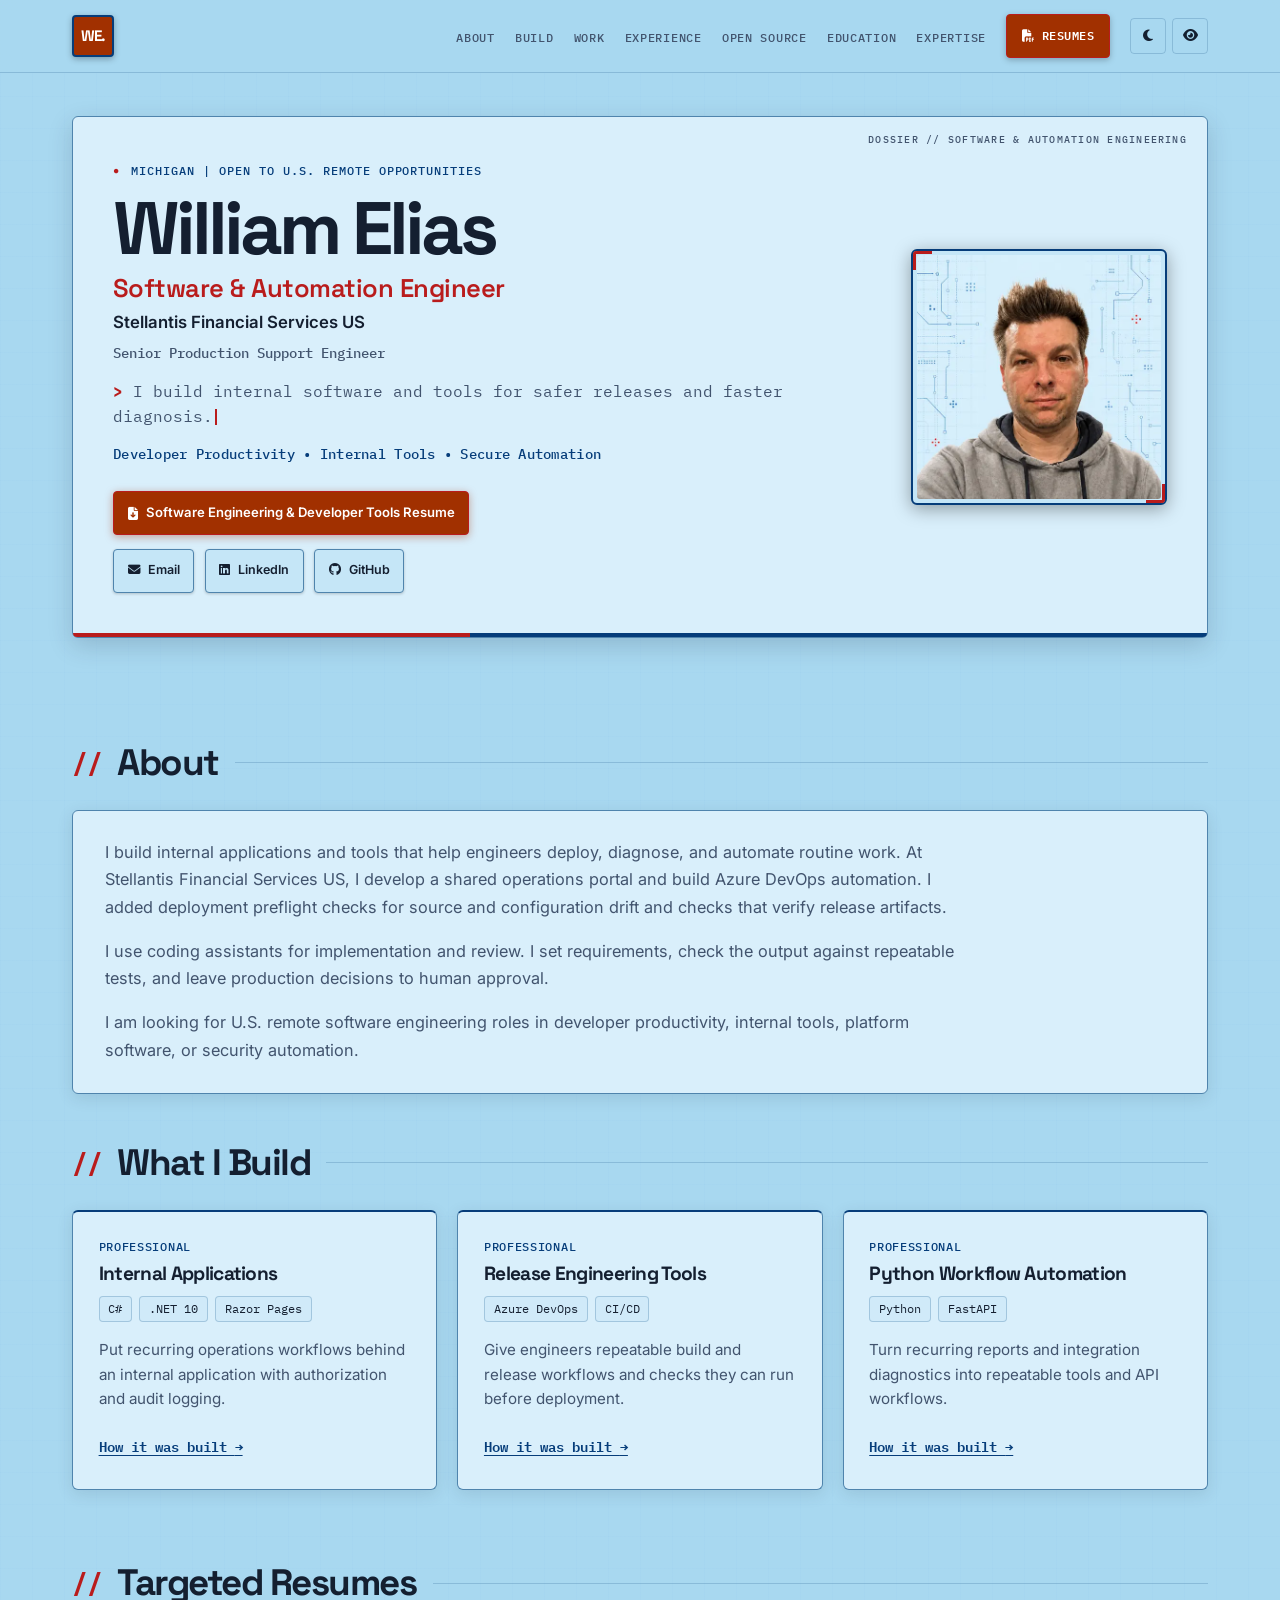
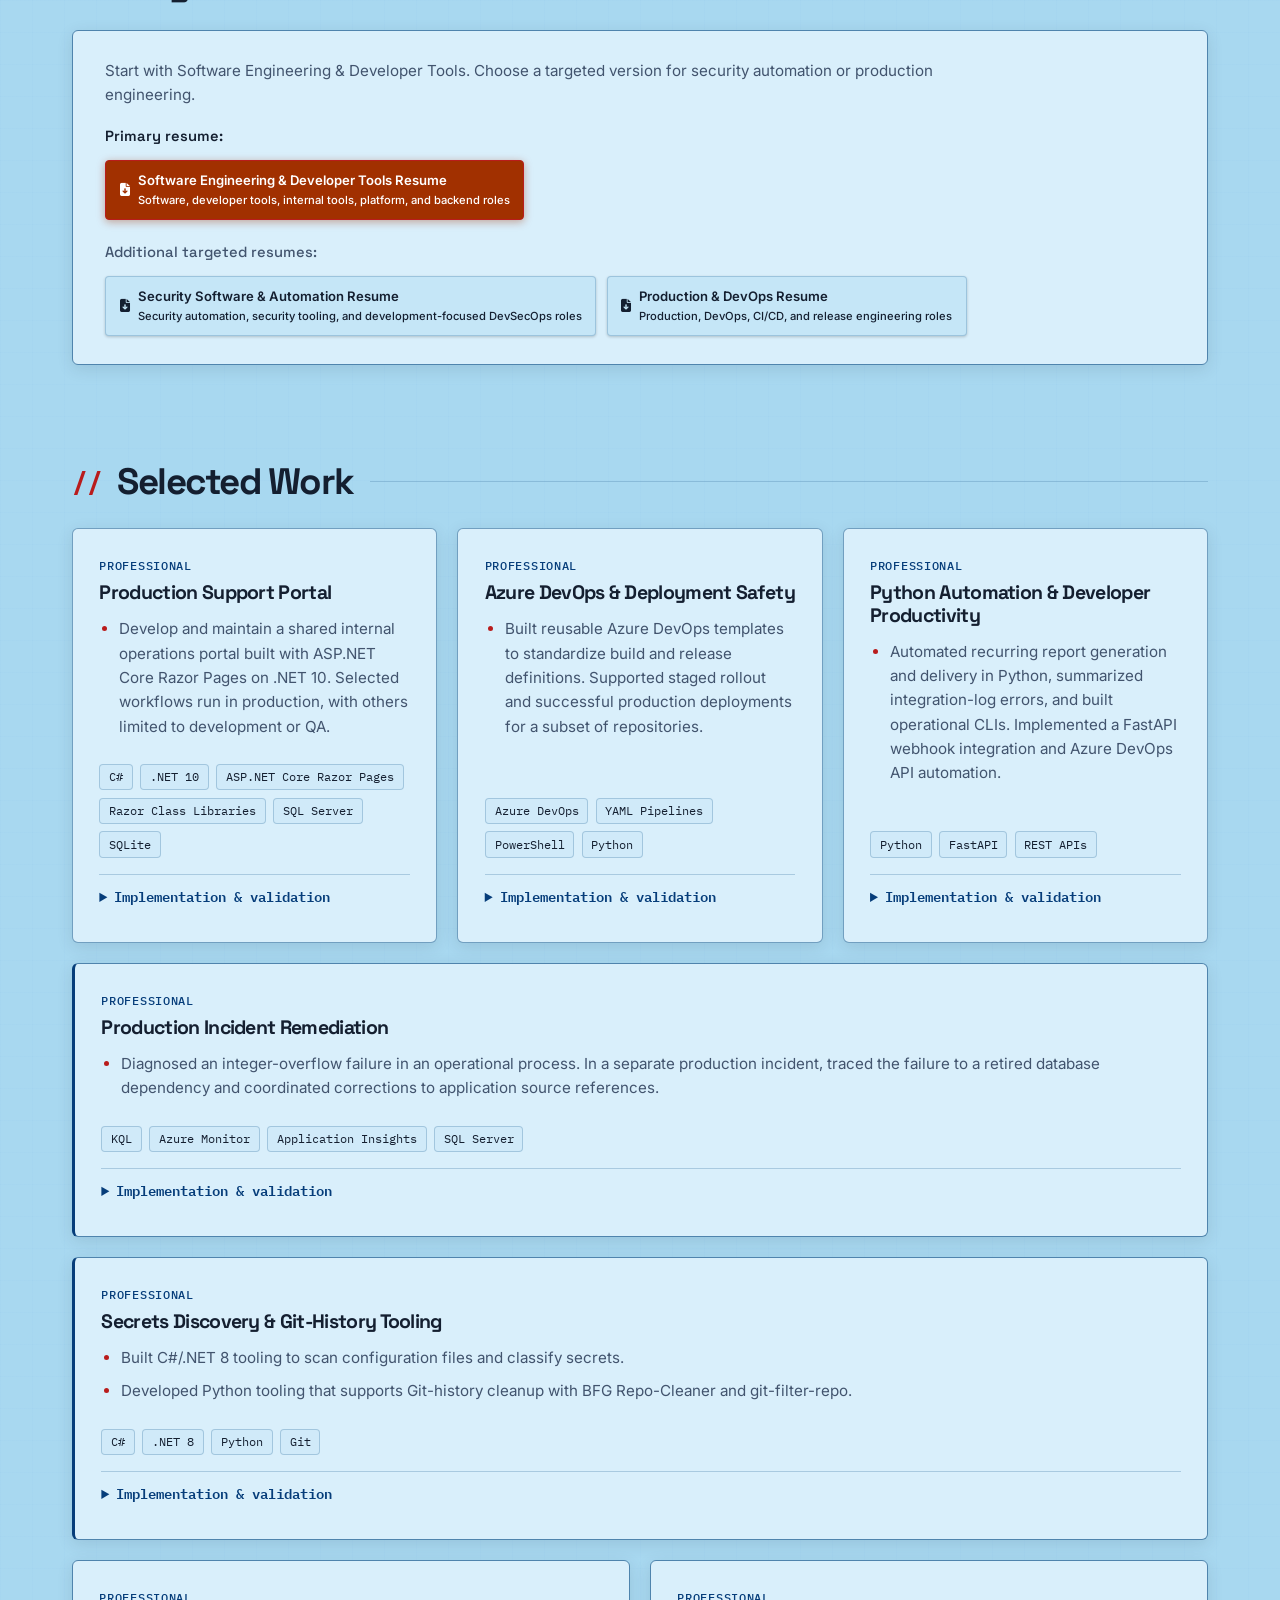
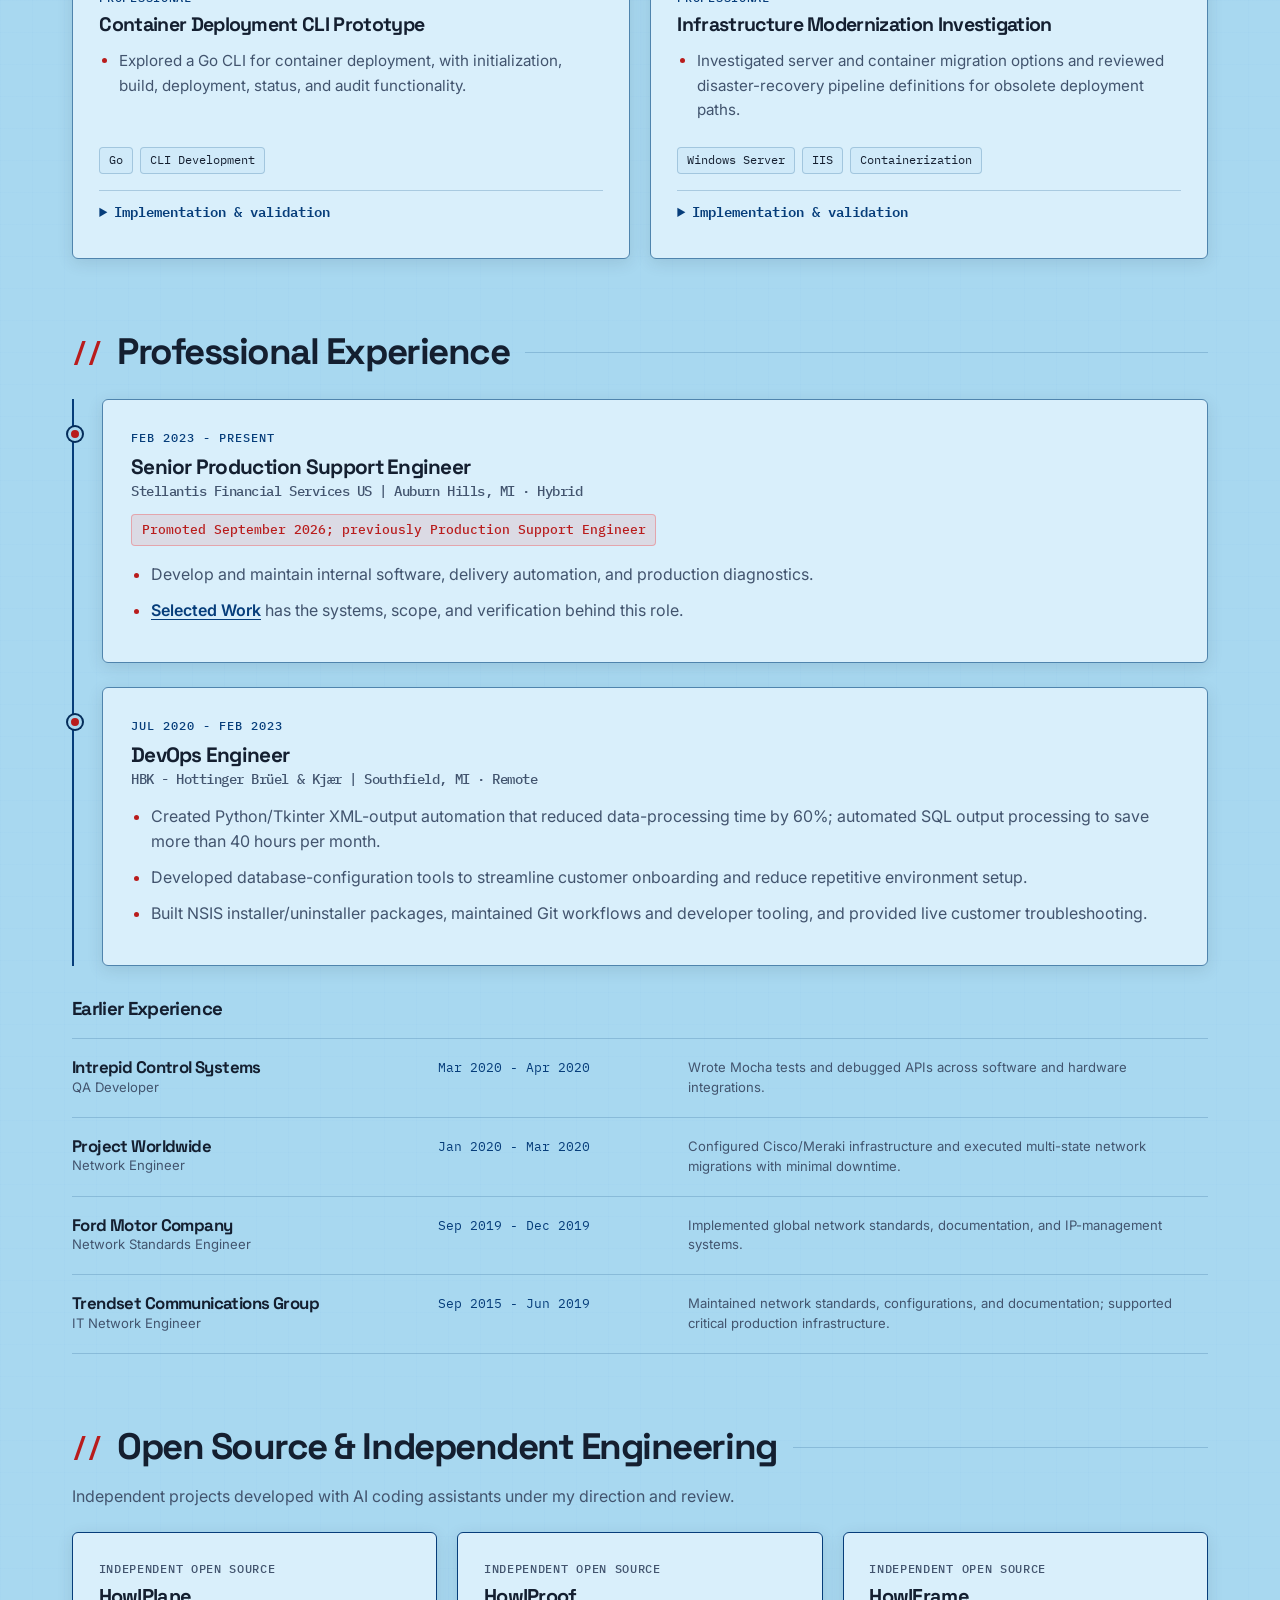
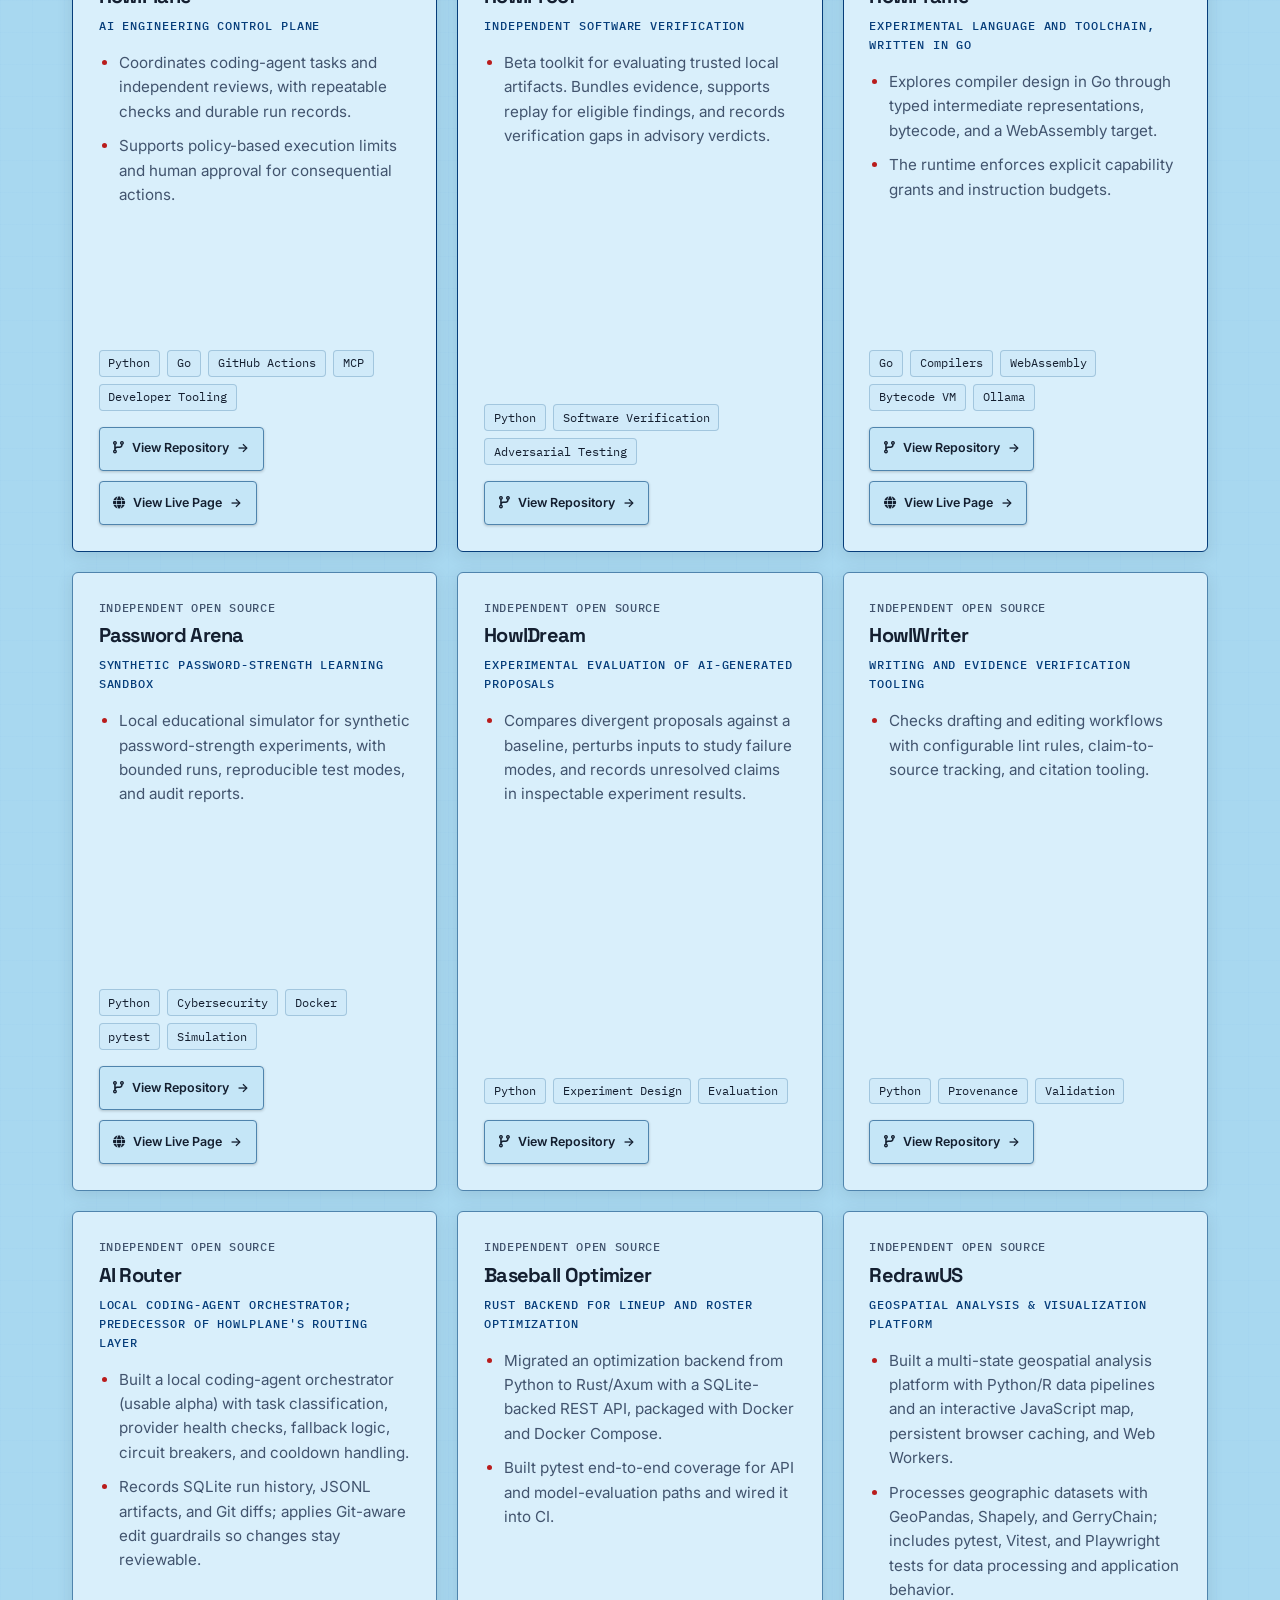
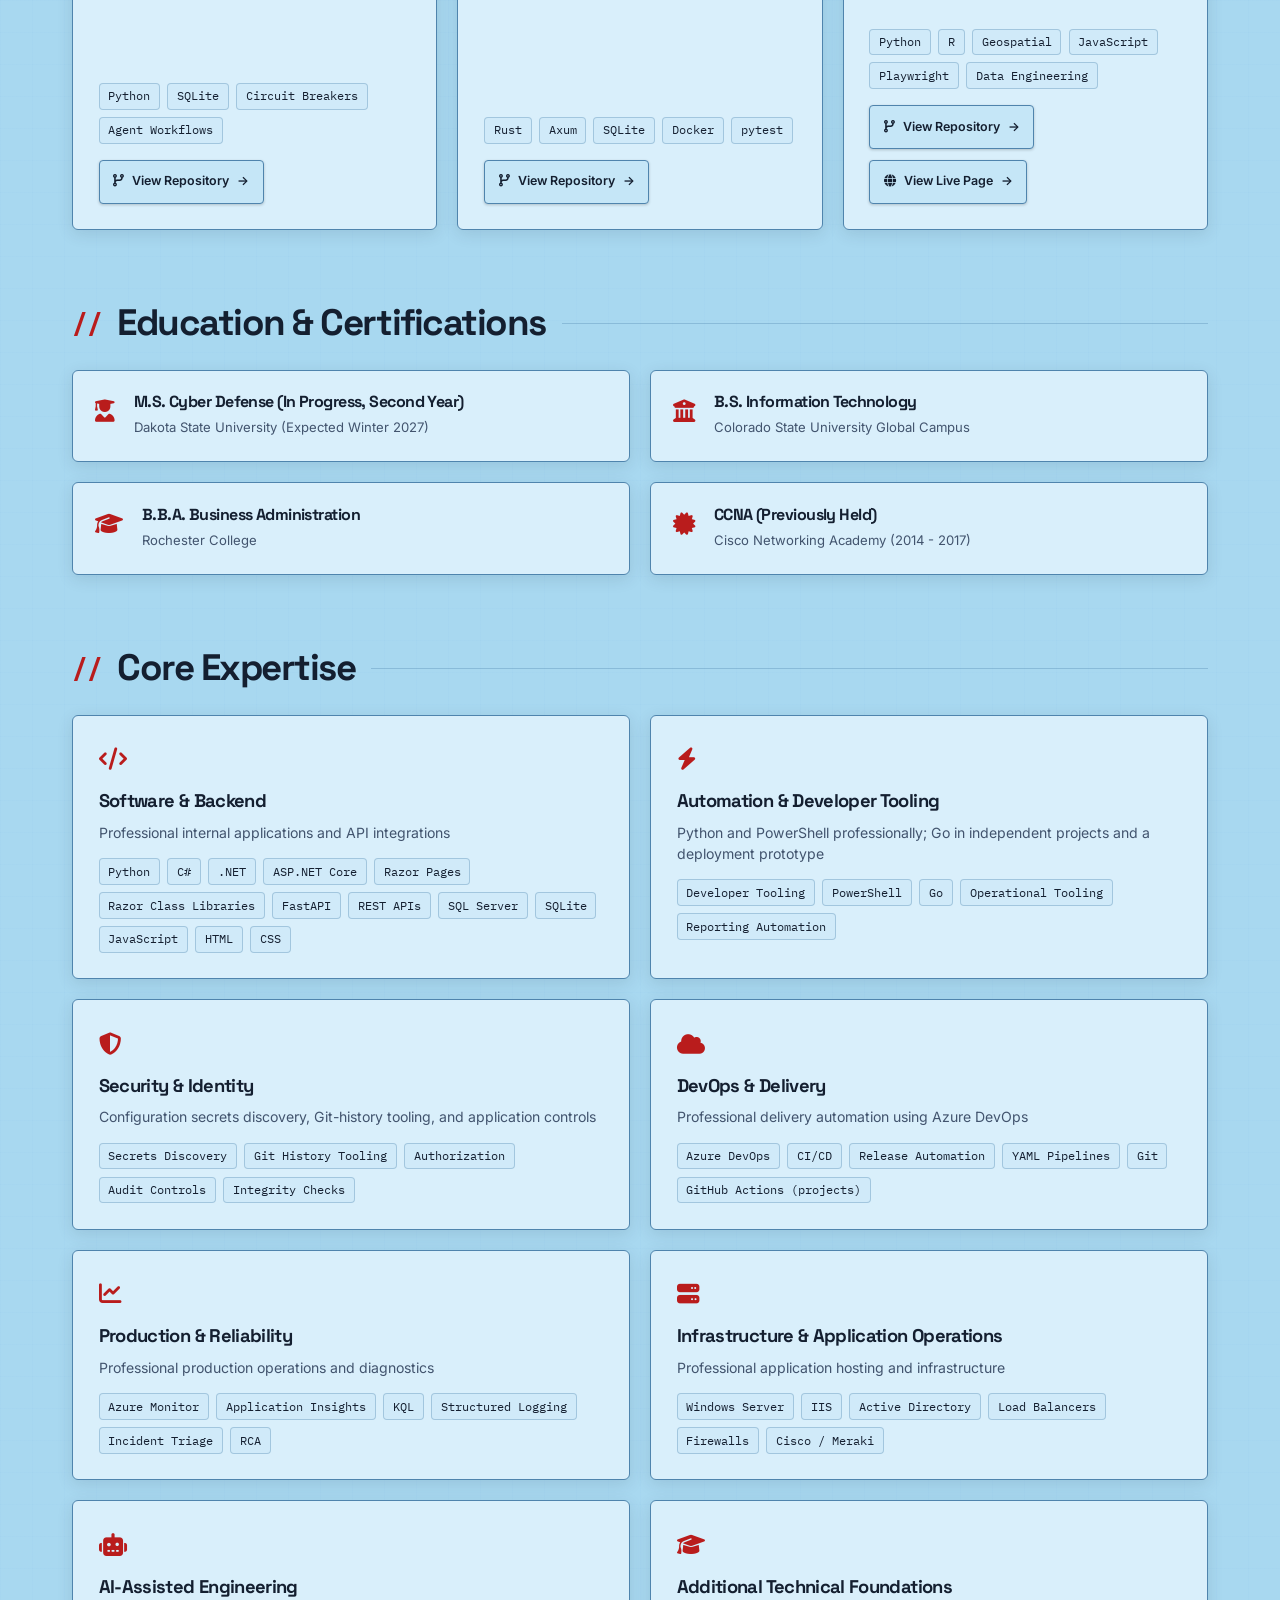
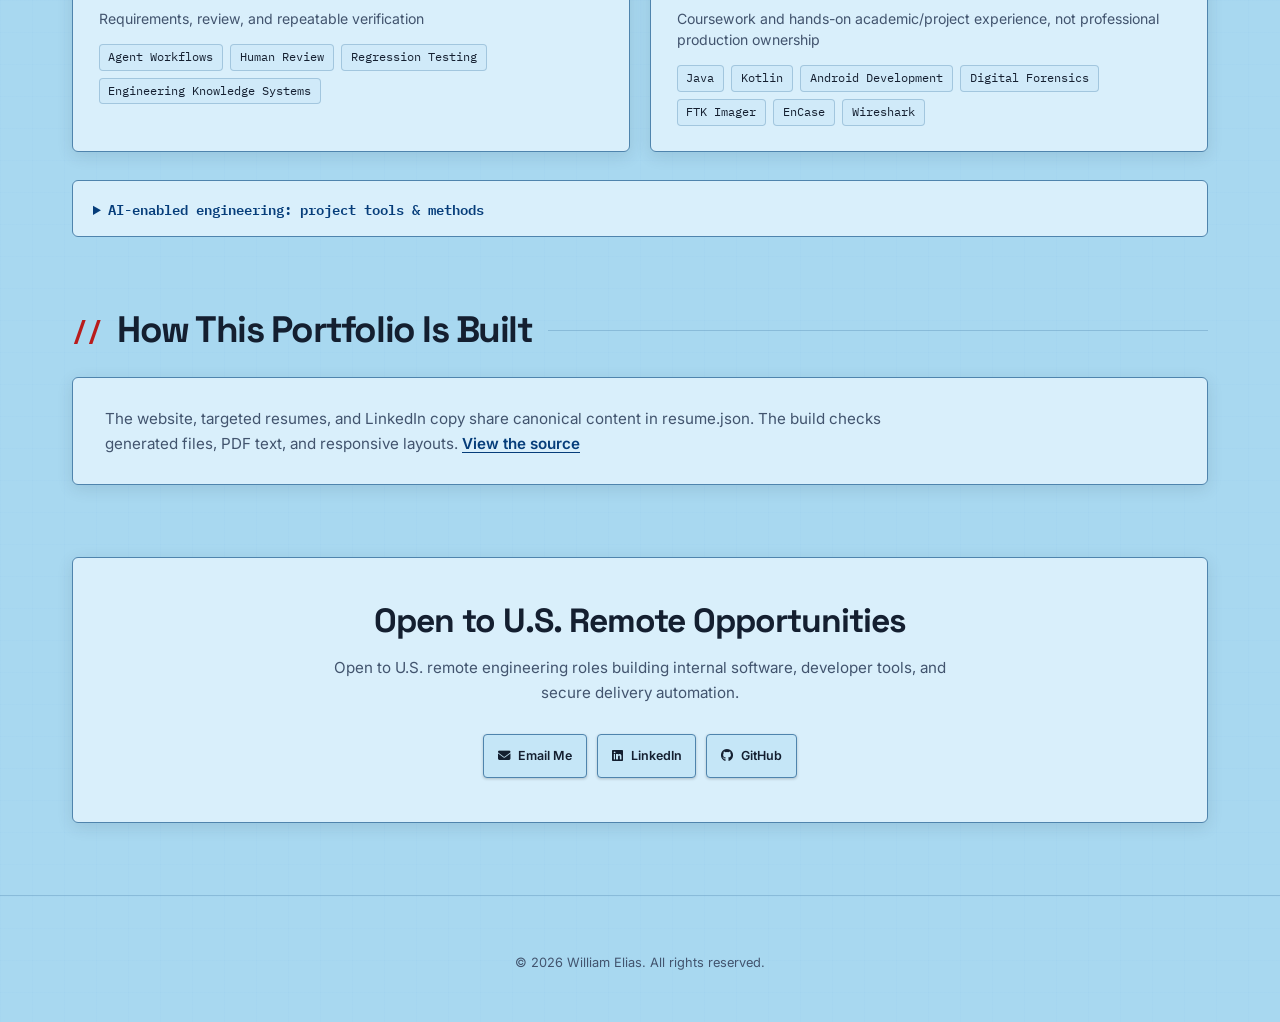
==== commit 9025405f: "feat: evidence-based portfolio refinement and HowlDream exploration report" ====
--- a/index.html
+++ b/index.html
@@ -142,7 +142,7 @@
             <h2 class="section-title">Open Source &amp; Independent Engineering</h2>
             <p class="section-intro"><!-- BUILD:PROJECTS_INTRO:START -->Independent projects developed with AI coding assistants under my direction and review.<!-- BUILD:PROJECTS_INTRO:END --></p>
             <div class="projects-grid" id="projects-target">
-                <!-- BUILD:PROJECTS:START --><div class="project-card card"><p class="provenance-label provenance-independent">Independent open source</p><h3>HowlPlane</h3><div class="project-subtitle">AI Engineering Control Plane</div><ul><li>Coordinates coding-agent tasks and independent reviews, with repeatable checks and durable run records.</li><li>Supports policy-based execution limits and human approval for consequential actions.</li></ul><div class="skill-tags"><span>Python</span><span>Go</span><span>GitHub Actions</span><span>MCP</span><span>Developer Tooling</span></div><div class="project-card-footer"><a href="https://github.com/howlcipher/howlplane" target="_blank" rel="noopener noreferrer" class="contact-pill project-link"><i class="fas fa-code-branch" aria-hidden="true"></i> View Repository <span aria-hidden="true">&rarr;</span></a><a href="https://howlcipher.github.io/howlplane/" target="_blank" rel="noopener noreferrer" class="contact-pill project-live-link"><i class="fas fa-globe" aria-hidden="true"></i> View Live Page <span aria-hidden="true">&rarr;</span></a></div></div><div class="project-card card"><p class="provenance-label provenance-independent">Independent open source</p><h3>HowlProof</h3><div class="project-subtitle">Independent software verification</div><ul><li>Beta toolkit for evaluating trusted local artifacts. Bundles evidence, supports replay for eligible findings, and records verification gaps in advisory verdicts.</li></ul><div class="skill-tags"><span>Python</span><span>Software Verification</span><span>Adversarial Testing</span></div><div class="project-card-footer"><a href="https://github.com/howlcipher/howlproof" target="_blank" rel="noopener noreferrer" class="contact-pill project-link"><i class="fas fa-code-branch" aria-hidden="true"></i> View Repository <span aria-hidden="true">&rarr;</span></a></div></div><div class="project-card card"><p class="provenance-label provenance-independent">Independent open source</p><h3>HowlFrame</h3><div class="project-subtitle">Experimental language and toolchain, written in Go</div><ul><li>Explores compiler design in Go through typed intermediate representations, bytecode, and a WebAssembly target.</li><li>The runtime enforces explicit capability grants and instruction budgets.</li></ul><div class="skill-tags"><span>Go</span><span>Compilers</span><span>WebAssembly</span><span>Bytecode VM</span><span>Ollama</span></div><div class="project-card-footer"><a href="https://github.com/howlcipher/howlframe" target="_blank" rel="noopener noreferrer" class="contact-pill project-link"><i class="fas fa-code-branch" aria-hidden="true"></i> View Repository <span aria-hidden="true">&rarr;</span></a><a href="https://howlcipher.github.io/howlframe/" target="_blank" rel="noopener noreferrer" class="contact-pill project-live-link"><i class="fas fa-globe" aria-hidden="true"></i> View Live Page <span aria-hidden="true">&rarr;</span></a></div></div><div class="project-card card"><p class="provenance-label provenance-independent">Independent open source</p><h3>Password Arena</h3><div class="project-subtitle">Synthetic password-strength learning sandbox</div><ul><li>Local educational simulator for synthetic password-strength experiments, with bounded runs, reproducible test modes, and audit reports.</li></ul><div class="skill-tags"><span>Python</span><span>Cybersecurity</span><span>Docker</span><span>pytest</span><span>Simulation</span></div><div class="project-card-footer"><a href="https://github.com/howlcipher/password_arena" target="_blank" rel="noopener noreferrer" class="contact-pill project-link"><i class="fas fa-code-branch" aria-hidden="true"></i> View Repository <span aria-hidden="true">&rarr;</span></a><a href="https://howlcipher.github.io/password_arena/" target="_blank" rel="noopener noreferrer" class="contact-pill project-live-link"><i class="fas fa-globe" aria-hidden="true"></i> View Live Page <span aria-hidden="true">&rarr;</span></a></div></div><div class="project-card card"><p class="provenance-label provenance-independent">Independent open source</p><h3>HowlDream</h3><div class="project-subtitle">Experimental evaluation of AI-generated proposals</div><ul><li>Compares divergent proposals against a baseline, perturbs inputs to study failure modes, and records unresolved claims in inspectable experiment results.</li></ul><div class="skill-tags"><span>Python</span><span>Experiment Design</span><span>Evaluation</span></div><div class="project-card-footer"><a href="https://github.com/howlcipher/howldream" target="_blank" rel="noopener noreferrer" class="contact-pill project-link"><i class="fas fa-code-branch" aria-hidden="true"></i> View Repository <span aria-hidden="true">&rarr;</span></a></div></div><div class="project-card card"><p class="provenance-label provenance-independent">Independent open source</p><h3>HowlWriter</h3><div class="project-subtitle">Writing and evidence verification tooling</div><ul><li>Checks drafting and editing workflows with configurable lint rules, claim-to-source tracking, and citation tooling.</li></ul><div class="skill-tags"><span>Python</span><span>Provenance</span><span>Validation</span></div><div class="project-card-footer"><a href="https://github.com/howlcipher/howlwriter" target="_blank" rel="noopener noreferrer" class="contact-pill project-link"><i class="fas fa-code-branch" aria-hidden="true"></i> View Repository <span aria-hidden="true">&rarr;</span></a></div></div><div class="project-card card"><p class="provenance-label provenance-independent">Independent open source</p><h3>AI Router</h3><div class="project-subtitle">Local coding-agent orchestrator; predecessor of HowlPlane&#x27;s routing layer</div><ul><li>Built a local coding-agent orchestrator (usable alpha) with task classification, provider health checks, fallback logic, circuit breakers, and cooldown handling.</li><li>Records SQLite run history, JSONL artifacts, and Git diffs; applies Git-aware edit guardrails so changes stay reviewable.</li></ul><div class="skill-tags"><span>Python</span><span>SQLite</span><span>Circuit Breakers</span><span>Agent Workflows</span></div><div class="project-card-footer"><a href="https://github.com/howlcipher/ai_router" target="_blank" rel="noopener noreferrer" class="contact-pill project-link"><i class="fas fa-code-branch" aria-hidden="true"></i> View Repository <span aria-hidden="true">&rarr;</span></a></div></div><div class="project-card card"><p class="provenance-label provenance-independent">Independent open source</p><h3>Baseball Optimizer</h3><div class="project-subtitle">Rust backend for lineup and roster optimization</div><ul><li>Migrated an optimization backend from Python to Rust/Axum with a SQLite-backed REST API, packaged with Docker and Docker Compose.</li><li>Built pytest end-to-end coverage for API and model-evaluation paths and wired it into CI.</li></ul><div class="skill-tags"><span>Rust</span><span>Axum</span><span>SQLite</span><span>Docker</span><span>pytest</span></div><div class="project-card-footer"><a href="https://github.com/howlcipher/baseball_optimizer" target="_blank" rel="noopener noreferrer" class="contact-pill project-link"><i class="fas fa-code-branch" aria-hidden="true"></i> View Repository <span aria-hidden="true">&rarr;</span></a></div></div><div class="project-card card"><p class="provenance-label provenance-independent">Independent open source</p><h3>RedrawUS</h3><div class="project-subtitle">Geospatial Analysis &amp; Visualization Platform</div><ul><li>Built a multi-state geospatial analysis platform with Python/R data pipelines and an interactive JavaScript map, persistent browser caching, and Web Workers.</li><li>Processes geographic datasets with GeoPandas, Shapely, and GerryChain; includes pytest, Vitest, and Playwright tests for data processing and application behavior.</li></ul><div class="skill-tags"><span>Python</span><span>R</span><span>Geospatial</span><span>JavaScript</span><span>Playwright</span><span>Data Engineering</span></div><div class="project-card-footer"><a href="https://github.com/howlcipher/redistricting-map" target="_blank" rel="noopener noreferrer" class="contact-pill project-link"><i class="fas fa-code-branch" aria-hidden="true"></i> View Repository <span aria-hidden="true">&rarr;</span></a><a href="https://howlcipher.github.io/redistricting-map/" target="_blank" rel="noopener noreferrer" class="contact-pill project-live-link"><i class="fas fa-globe" aria-hidden="true"></i> View Live Page <span aria-hidden="true">&rarr;</span></a></div></div><!-- BUILD:PROJECTS:END -->
+                <!-- BUILD:PROJECTS:START --><div class="project-card card project-featured"><p class="provenance-label provenance-independent">Independent open source</p><h3>HowlPlane</h3><div class="project-subtitle">AI Engineering Control Plane</div><ul><li>Coordinates coding-agent tasks and independent reviews, with repeatable checks and durable run records.</li><li>Supports policy-based execution limits and human approval for consequential actions.</li></ul><div class="skill-tags"><span>Python</span><span>Go</span><span>GitHub Actions</span><span>MCP</span><span>Developer Tooling</span></div><div class="project-card-footer"><a href="https://github.com/howlcipher/howlplane" target="_blank" rel="noopener noreferrer" class="contact-pill project-link"><i class="fas fa-code-branch" aria-hidden="true"></i> View Repository <span aria-hidden="true">&rarr;</span></a><a href="https://howlcipher.github.io/howlplane/" target="_blank" rel="noopener noreferrer" class="contact-pill project-live-link"><i class="fas fa-globe" aria-hidden="true"></i> View Live Page <span aria-hidden="true">&rarr;</span></a></div></div><div class="project-card card project-featured"><p class="provenance-label provenance-independent">Independent open source</p><h3>HowlProof</h3><div class="project-subtitle">Independent Software Verification</div><ul><li>Beta toolkit for evaluating trusted local artifacts. Bundles evidence, supports replay for eligible findings, and records verification gaps in advisory verdicts.</li></ul><div class="skill-tags"><span>Python</span><span>Software Verification</span><span>Adversarial Testing</span></div><div class="project-card-footer"><a href="https://github.com/howlcipher/howlproof" target="_blank" rel="noopener noreferrer" class="contact-pill project-link"><i class="fas fa-code-branch" aria-hidden="true"></i> View Repository <span aria-hidden="true">&rarr;</span></a></div></div><div class="project-card card project-featured"><p class="provenance-label provenance-independent">Independent open source</p><h3>HowlFrame</h3><div class="project-subtitle">Experimental language and toolchain, written in Go</div><ul><li>Explores compiler design in Go through typed intermediate representations, bytecode, and a WebAssembly target.</li><li>The runtime enforces explicit capability grants and instruction budgets.</li></ul><div class="skill-tags"><span>Go</span><span>Compilers</span><span>WebAssembly</span><span>Bytecode VM</span><span>Ollama</span></div><div class="project-card-footer"><a href="https://github.com/howlcipher/howlframe" target="_blank" rel="noopener noreferrer" class="contact-pill project-link"><i class="fas fa-code-branch" aria-hidden="true"></i> View Repository <span aria-hidden="true">&rarr;</span></a><a href="https://howlcipher.github.io/howlframe/" target="_blank" rel="noopener noreferrer" class="contact-pill project-live-link"><i class="fas fa-globe" aria-hidden="true"></i> View Live Page <span aria-hidden="true">&rarr;</span></a></div></div><div class="project-card card"><p class="provenance-label provenance-independent">Independent open source</p><h3>Password Arena</h3><div class="project-subtitle">Synthetic password-strength learning sandbox</div><ul><li>Local educational simulator for synthetic password-strength experiments, with bounded runs, reproducible test modes, and audit reports.</li></ul><div class="skill-tags"><span>Python</span><span>Cybersecurity</span><span>Docker</span><span>pytest</span><span>Simulation</span></div><div class="project-card-footer"><a href="https://github.com/howlcipher/password_arena" target="_blank" rel="noopener noreferrer" class="contact-pill project-link"><i class="fas fa-code-branch" aria-hidden="true"></i> View Repository <span aria-hidden="true">&rarr;</span></a><a href="https://howlcipher.github.io/password_arena/" target="_blank" rel="noopener noreferrer" class="contact-pill project-live-link"><i class="fas fa-globe" aria-hidden="true"></i> View Live Page <span aria-hidden="true">&rarr;</span></a></div></div><div class="project-card card"><p class="provenance-label provenance-independent">Independent open source</p><h3>HowlDream</h3><div class="project-subtitle">Experimental evaluation of AI-generated proposals</div><ul><li>Compares divergent proposals against a baseline, perturbs inputs to study failure modes, and records unresolved claims in inspectable experiment results.</li></ul><div class="skill-tags"><span>Python</span><span>Experiment Design</span><span>Evaluation</span></div><div class="project-card-footer"><a href="https://github.com/howlcipher/howldream" target="_blank" rel="noopener noreferrer" class="contact-pill project-link"><i class="fas fa-code-branch" aria-hidden="true"></i> View Repository <span aria-hidden="true">&rarr;</span></a></div></div><div class="project-card card"><p class="provenance-label provenance-independent">Independent open source</p><h3>HowlWriter</h3><div class="project-subtitle">Writing and evidence verification tooling</div><ul><li>Checks drafting and editing workflows with configurable lint rules, claim-to-source tracking, and citation tooling.</li></ul><div class="skill-tags"><span>Python</span><span>Provenance</span><span>Validation</span></div><div class="project-card-footer"><a href="https://github.com/howlcipher/howlwriter" target="_blank" rel="noopener noreferrer" class="contact-pill project-link"><i class="fas fa-code-branch" aria-hidden="true"></i> View Repository <span aria-hidden="true">&rarr;</span></a></div></div><div class="project-card card"><p class="provenance-label provenance-independent">Independent open source</p><h3>AI Router</h3><div class="project-subtitle">Local coding-agent orchestrator; predecessor of HowlPlane&#x27;s routing layer</div><ul><li>Built a local coding-agent orchestrator (usable alpha) with task classification, provider health checks, fallback logic, circuit breakers, and cooldown handling.</li><li>Records SQLite run history, JSONL artifacts, and Git diffs; applies Git-aware edit guardrails so changes stay reviewable.</li></ul><div class="skill-tags"><span>Python</span><span>SQLite</span><span>Circuit Breakers</span><span>Agent Workflows</span></div><div class="project-card-footer"><a href="https://github.com/howlcipher/ai_router" target="_blank" rel="noopener noreferrer" class="contact-pill project-link"><i class="fas fa-code-branch" aria-hidden="true"></i> View Repository <span aria-hidden="true">&rarr;</span></a></div></div><div class="project-card card"><p class="provenance-label provenance-independent">Independent open source</p><h3>Baseball Optimizer</h3><div class="project-subtitle">Rust backend for lineup and roster optimization</div><ul><li>Migrated an optimization backend from Python to Rust/Axum with a SQLite-backed REST API, packaged with Docker and Docker Compose.</li><li>Built pytest end-to-end coverage for API and model-evaluation paths and wired it into CI.</li></ul><div class="skill-tags"><span>Rust</span><span>Axum</span><span>SQLite</span><span>Docker</span><span>pytest</span></div><div class="project-card-footer"><a href="https://github.com/howlcipher/baseball_optimizer" target="_blank" rel="noopener noreferrer" class="contact-pill project-link"><i class="fas fa-code-branch" aria-hidden="true"></i> View Repository <span aria-hidden="true">&rarr;</span></a></div></div><div class="project-card card"><p class="provenance-label provenance-independent">Independent open source</p><h3>RedrawUS</h3><div class="project-subtitle">Geospatial Analysis &amp; Visualization Platform</div><ul><li>Built a multi-state geospatial analysis platform with Python/R data pipelines and an interactive JavaScript map, persistent browser caching, and Web Workers.</li><li>Processes geographic datasets with GeoPandas, Shapely, and GerryChain; includes pytest, Vitest, and Playwright tests for data processing and application behavior.</li></ul><div class="skill-tags"><span>Python</span><span>R</span><span>Geospatial</span><span>JavaScript</span><span>Playwright</span><span>Data Engineering</span></div><div class="project-card-footer"><a href="https://github.com/howlcipher/redistricting-map" target="_blank" rel="noopener noreferrer" class="contact-pill project-link"><i class="fas fa-code-branch" aria-hidden="true"></i> View Repository <span aria-hidden="true">&rarr;</span></a><a href="https://howlcipher.github.io/redistricting-map/" target="_blank" rel="noopener noreferrer" class="contact-pill project-live-link"><i class="fas fa-globe" aria-hidden="true"></i> View Live Page <span aria-hidden="true">&rarr;</span></a></div></div><!-- BUILD:PROJECTS:END -->
             </div>
         </section>
         <section id="education" class="section fade-in">
--- a/style.css
+++ b/style.css
@@ -820,6 +820,7 @@
    ========================================================================== */
 .projects-grid { display: grid; grid-template-columns: repeat(3, minmax(0, 1fr)); grid-auto-rows: 1fr; gap: 1.25rem; }
 .project-card { padding: 1.6rem; border-radius: 6px; display: flex; flex-direction: column; }
+.project-card.project-featured { border-color: var(--blue); }
 .project-card h3 { margin-bottom: .5rem; font-size: 1.25rem; }
 .project-subtitle { margin-bottom: 1rem; font-size: .72rem; }
 .project-card ul { margin-bottom: 1rem; font-size: .95rem; flex: 1; }
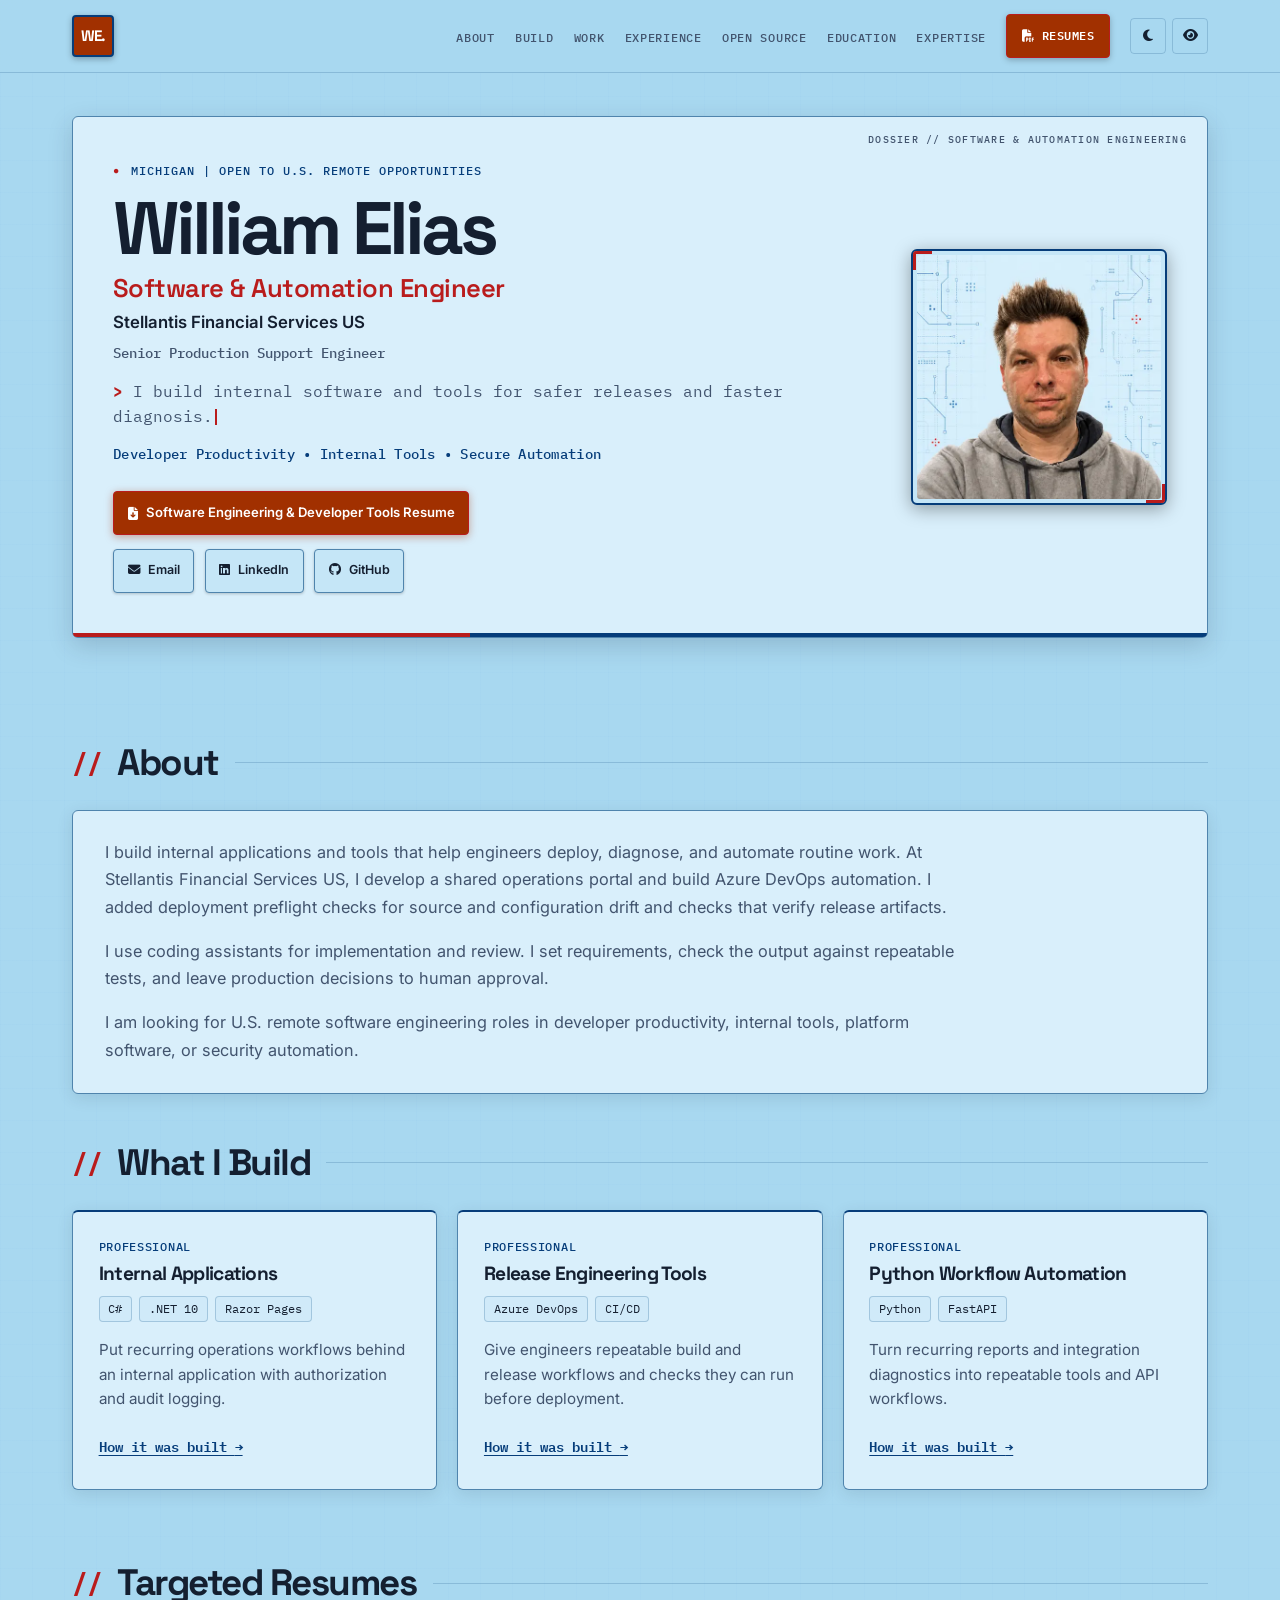
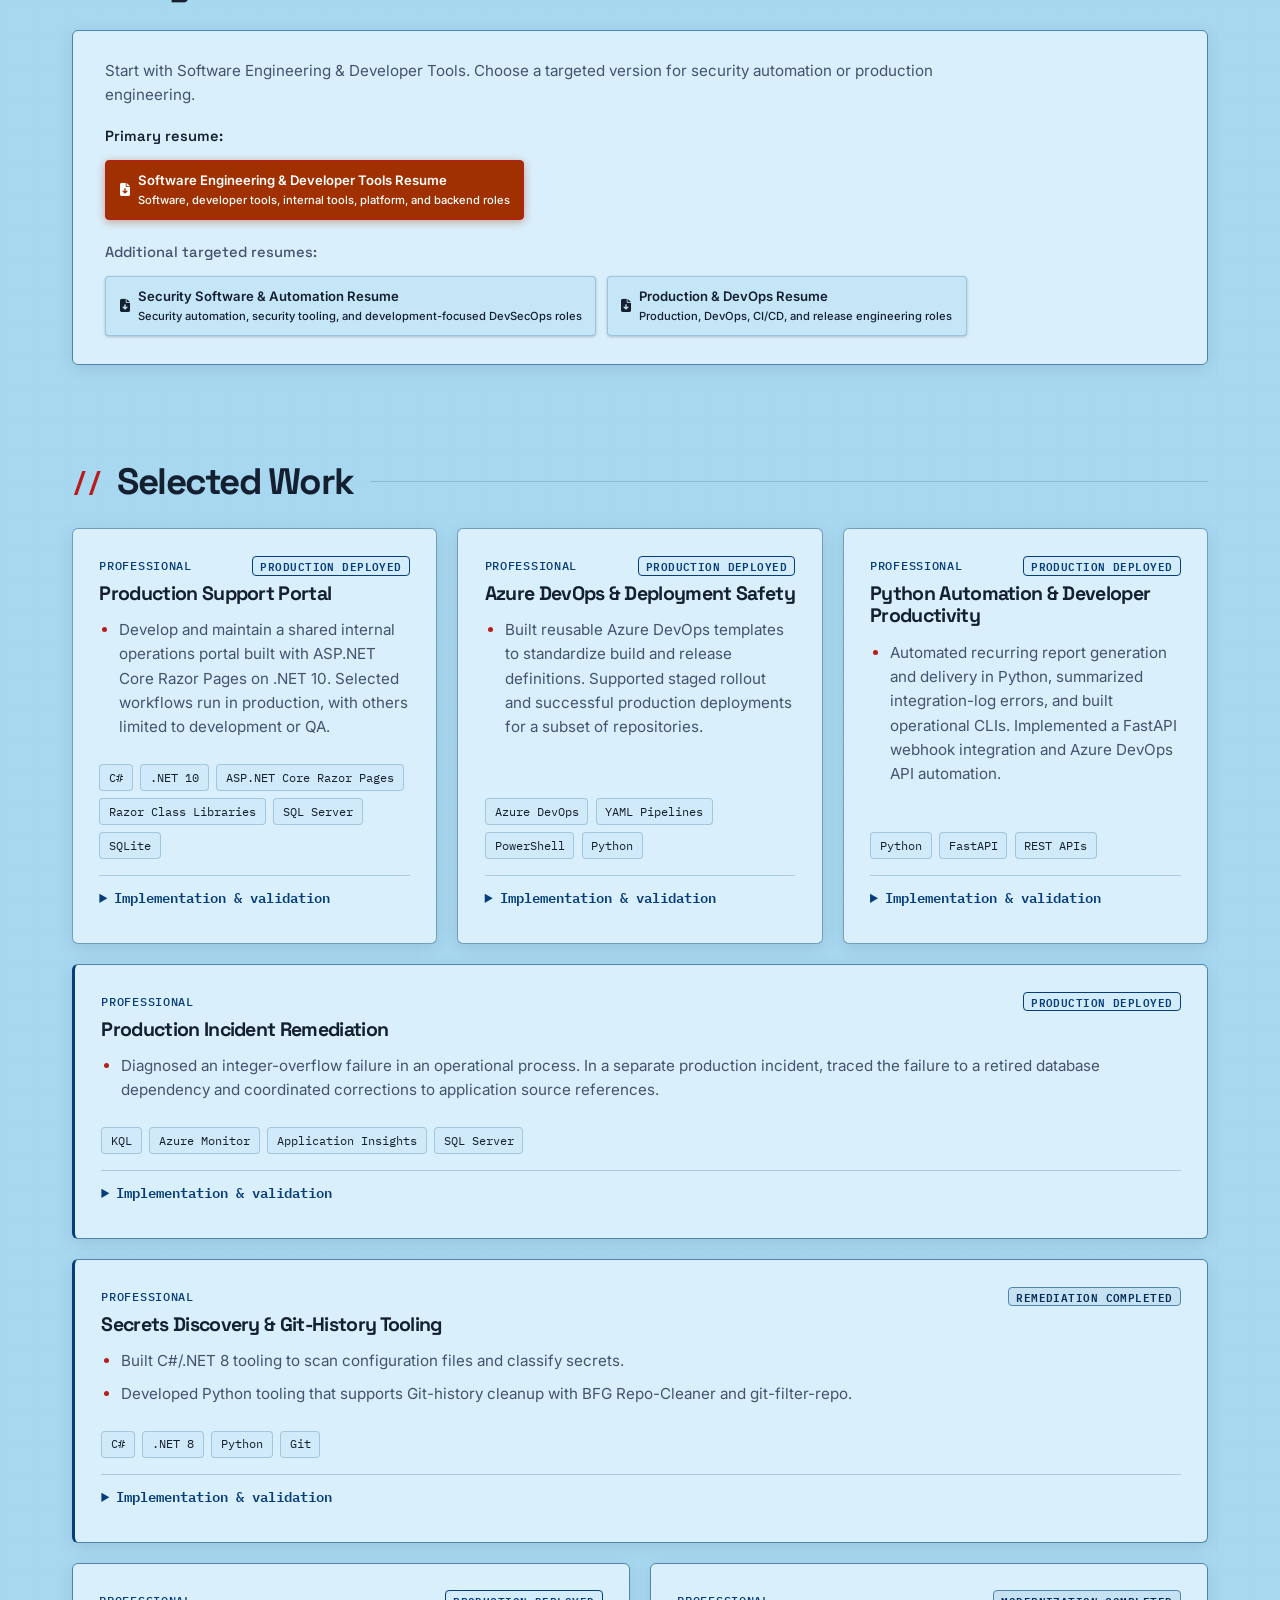
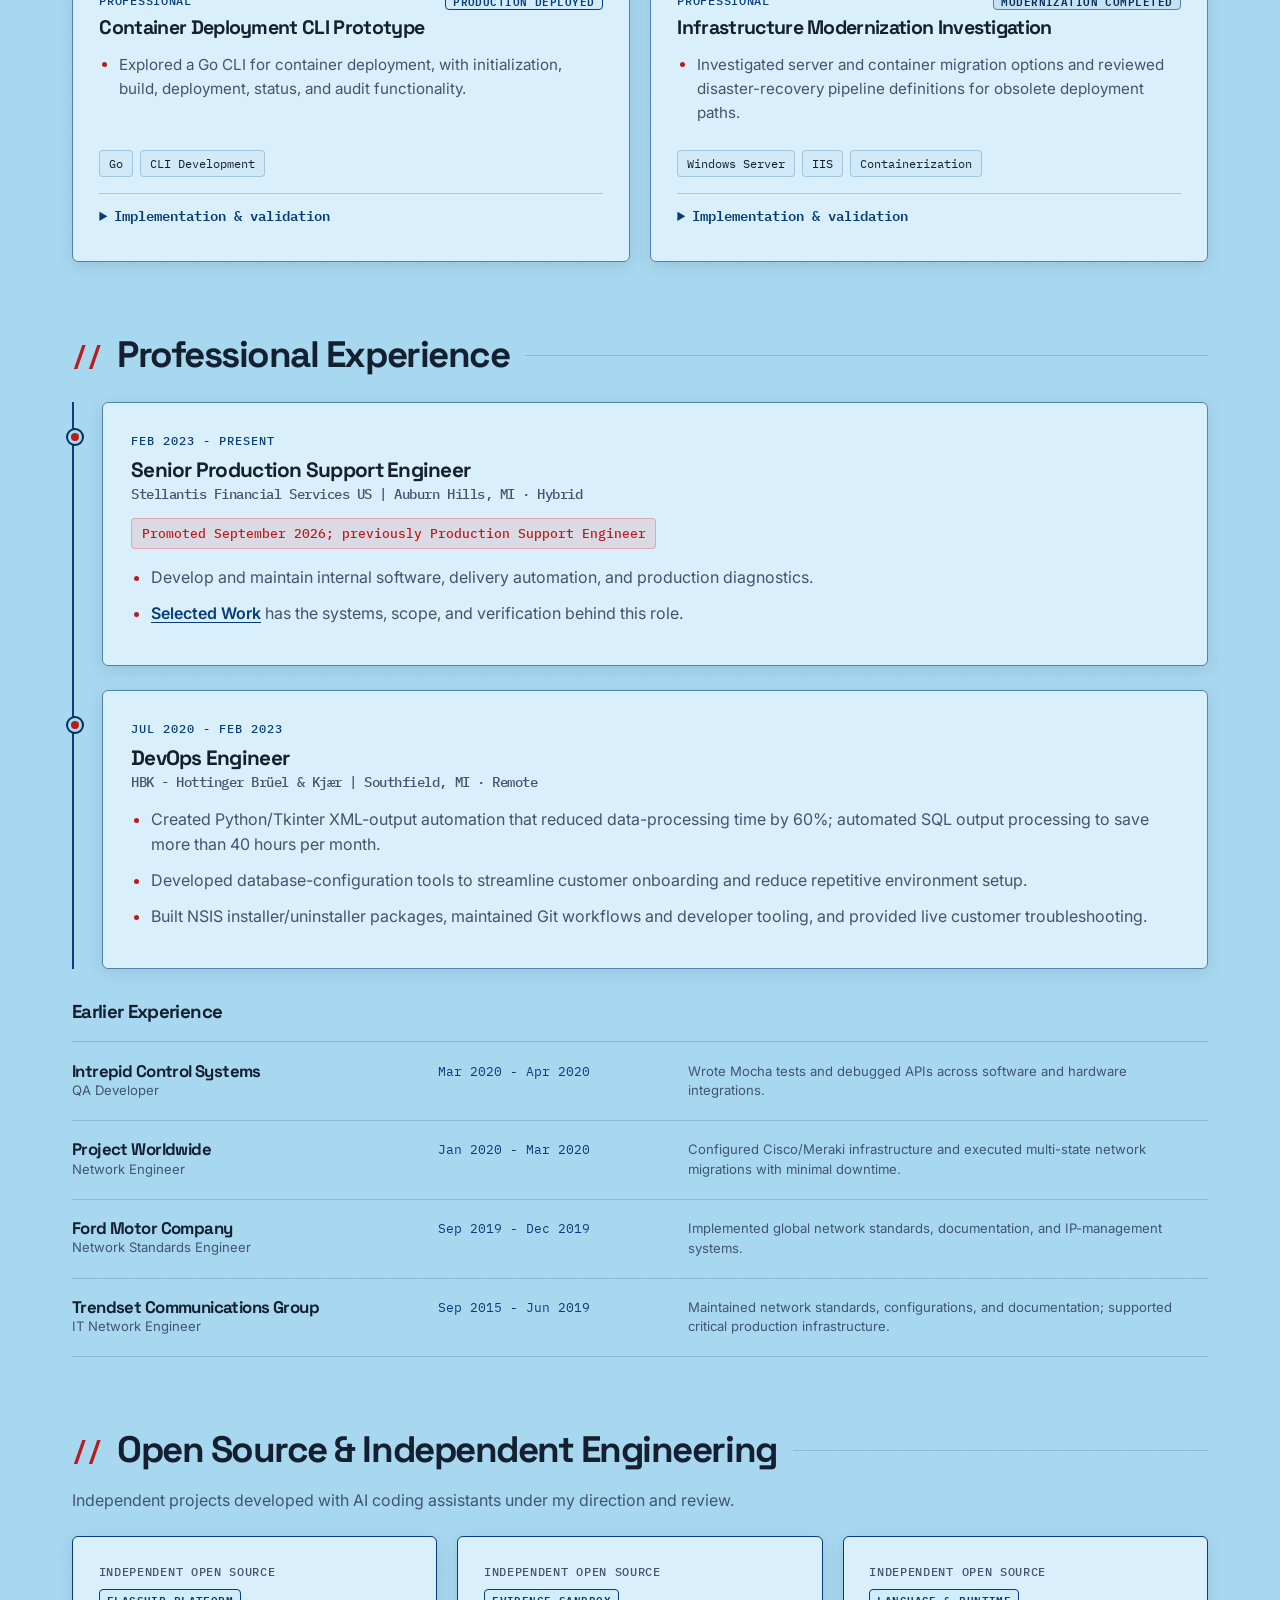
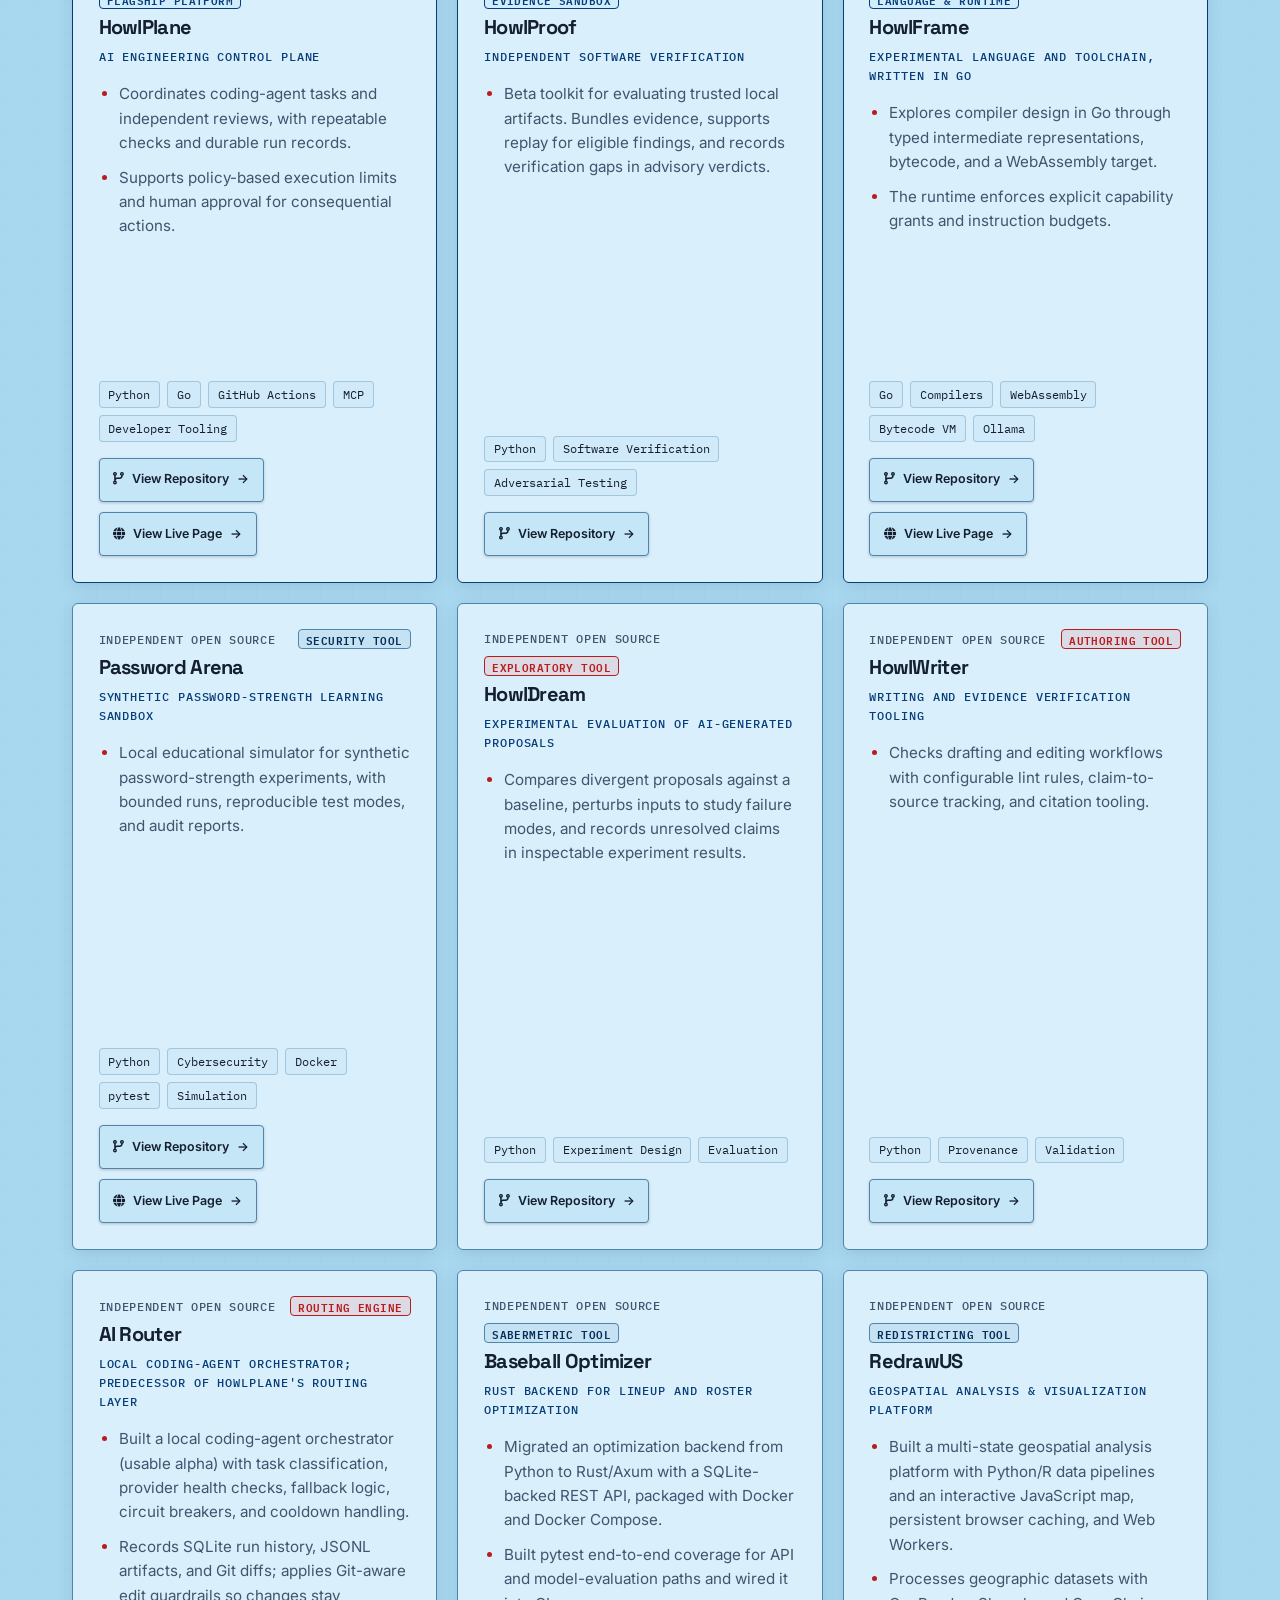
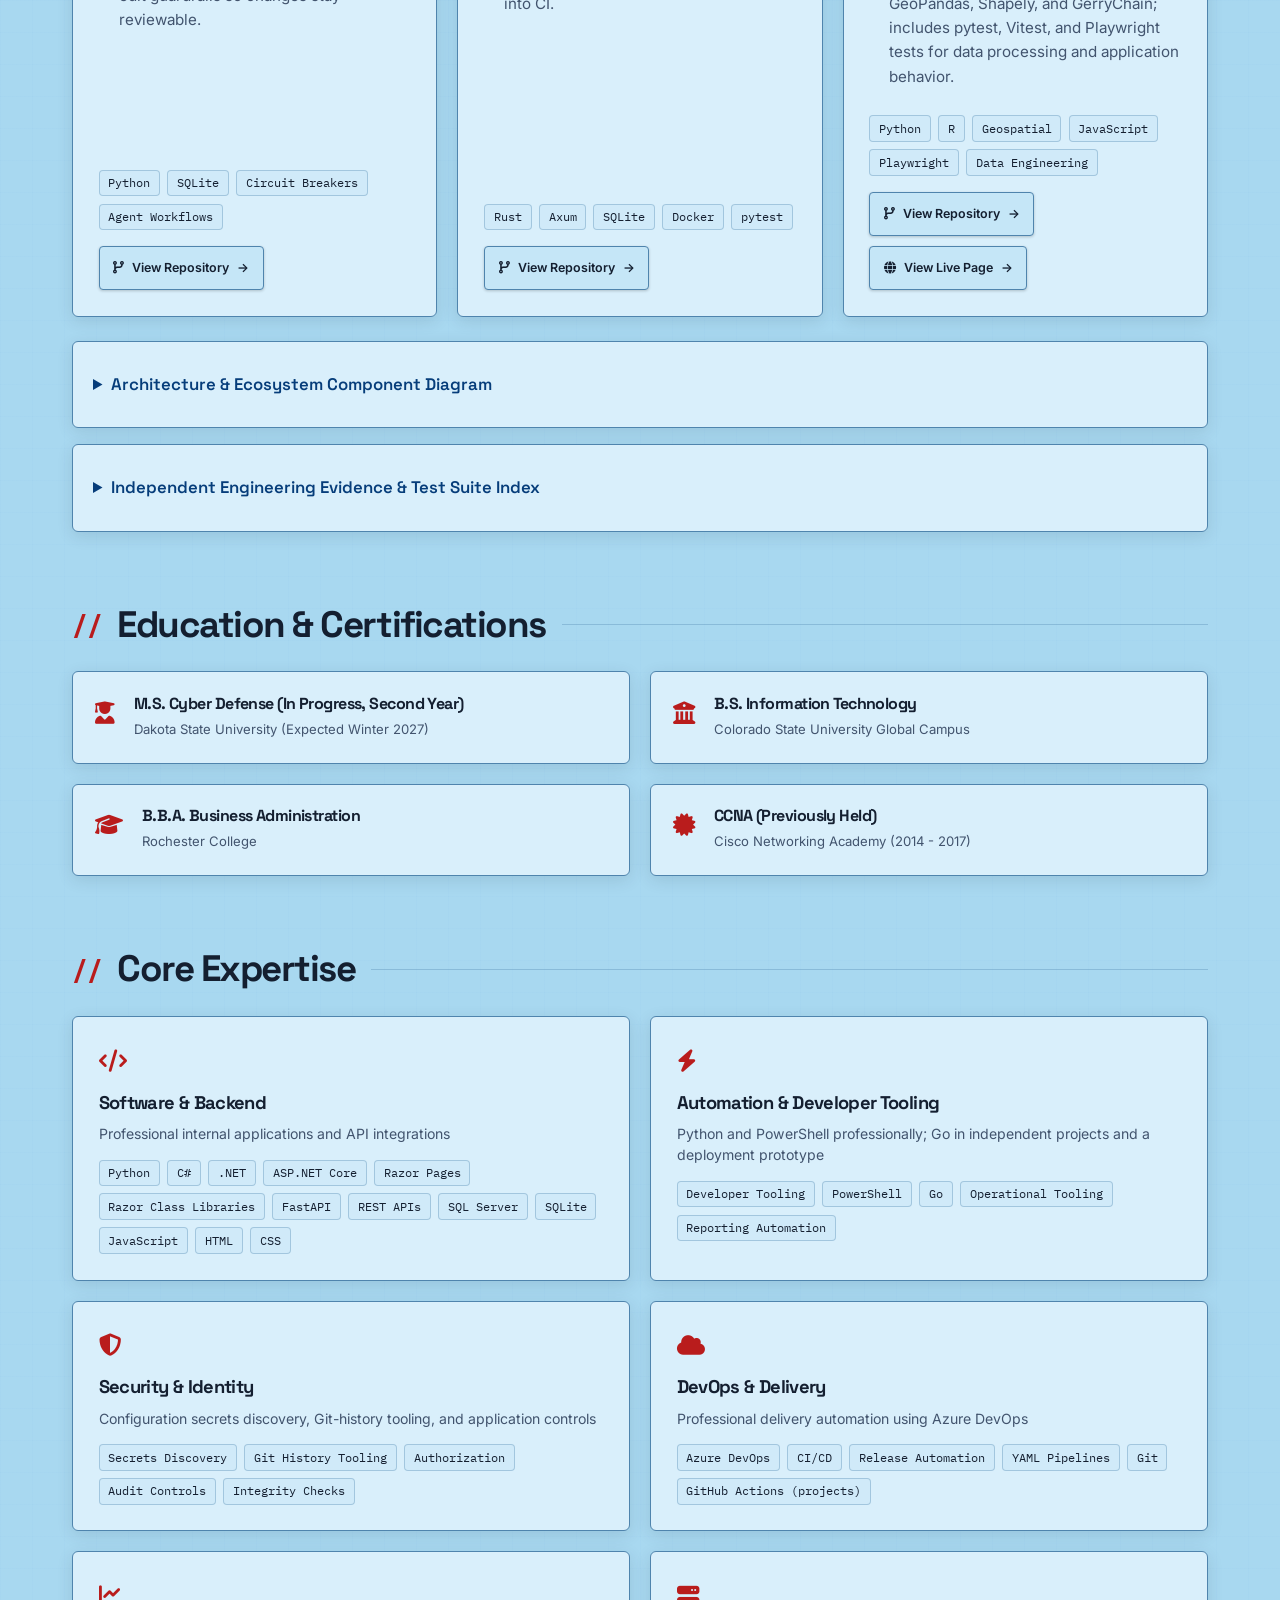
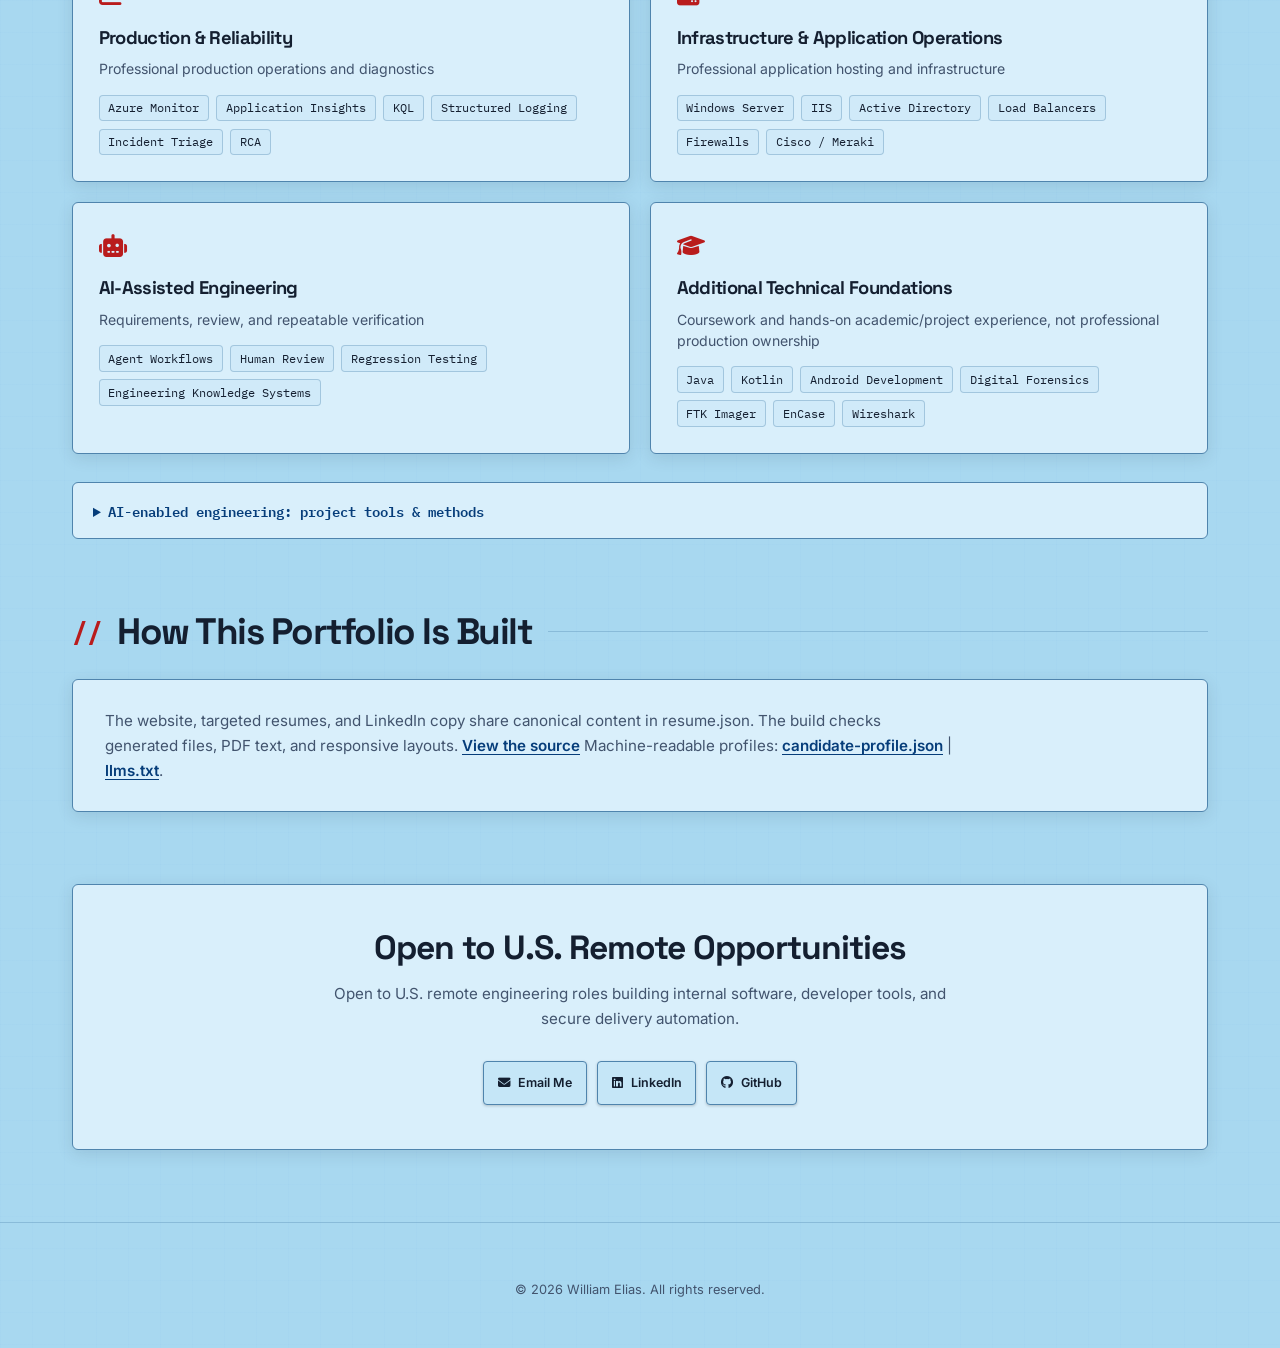
==== commit afff0b05: "feat(seo): optimize discoverability, identity network, and machine-readable profiles" ====
--- a/index.html
+++ b/index.html
@@ -23,6 +23,8 @@
     <link href="https://fonts.googleapis.com/css2?family=IBM+Plex+Mono:wght@400;500;600&family=Inter:wght@400;500;600;700&family=Space+Grotesk:wght@500;600;700&display=swap" rel="stylesheet">
     <link rel="stylesheet" href="https://cdnjs.cloudflare.com/ajax/libs/font-awesome/6.4.0/css/all.min.css" integrity="sha512-iecdLmaskl7CVkqkXNQ/ZH/XLlvWZOJyj7Yy7tcenmpD1ypASozpmT/E0iPtmFIB46ZmdtAc9eNBvH0H/ZpiBw==" crossorigin="anonymous">
     <link rel="stylesheet" href="style.css">
+    <link rel="alternate" type="application/json" title="Candidate Profile (JSON)" href="candidate-profile.json">
+    <link rel="author" type="text/plain" href="llms.txt">
     <!-- BUILD:JSONLD:START --><script type="application/ld+json">{
   "@context": "https://schema.org",
   "@type": "ProfilePage",
@@ -32,6 +34,28 @@
     "name": "William Elias",
     "jobTitle": "Senior Production Support Engineer",
     "description": "Software and automation engineer building internal applications and developer tools for safer releases and production diagnostics.",
+    "worksFor": {
+      "@type": "Organization",
+      "name": "Stellantis Financial Services US"
+    },
+    "alumniOf": [
+      {
+        "@type": "CollegeOrUniversity",
+        "name": "Dakota State University"
+      },
+      {
+        "@type": "CollegeOrUniversity",
+        "name": "Colorado State University Global Campus"
+      },
+      {
+        "@type": "CollegeOrUniversity",
+        "name": "Rochester College"
+      },
+      {
+        "@type": "CollegeOrUniversity",
+        "name": "Cisco Networking Academy"
+      }
+    ],
     "url": "https://howlcipher.github.io/william_elias/",
     "image": "https://howlcipher.github.io/william_elias/assets/images/william-elias-profile-hoodie-dark.webp",
     "sameAs": [
@@ -129,7 +153,7 @@
         <section id="programs" class="section fade-in">
             <h2 class="section-title">Selected Work</h2>
             <div class="programs-grid" id="programs-target">
-                <!-- BUILD:PROGRAMS:START --><article class="program-card card program-featured" id="program-internal-software"><p class="provenance-label">Professional</p><h3>Production Support Portal</h3><ul><li>Develop and maintain a shared internal operations portal built with ASP.NET Core Razor Pages on .NET 10. Selected workflows run in production, with others limited to development or QA.</li></ul><div class="skill-tags"><span>C#</span><span>.NET 10</span><span>ASP.NET Core Razor Pages</span><span>Razor Class Libraries</span><span>SQL Server</span><span>SQLite</span></div><details class="program-details"><summary>Implementation &amp; validation</summary><ul><li>Implemented authorization and audit logging for portal workflows that use Windows authentication and Active Directory identities.</li><li>Razor Class Libraries organize modules contributed by multiple developers. Workflows use SQL Server and SQLite.</li></ul></details></article><article class="program-card card program-featured" id="program-cicd-release"><p class="provenance-label">Professional</p><h3>Azure DevOps &amp; Deployment Safety</h3><ul><li>Built reusable Azure DevOps templates to standardize build and release definitions. Supported staged rollout and successful production deployments for a subset of repositories.</li></ul><div class="skill-tags"><span>Azure DevOps</span><span>YAML Pipelines</span><span>PowerShell</span><span>Python</span></div><details class="program-details"><summary>Implementation &amp; validation</summary><ul><li>Added deployment preflight checks for source and configuration drift, verified release artifacts, and added safeguards for server-specific files.</li><li>Tracked the repository inventory, pipeline configuration, build verification, and deployment dry runs separately from production rollout.</li></ul></details></article><article class="program-card card program-featured" id="program-python-productivity"><p class="provenance-label">Professional</p><h3>Python Automation &amp; Developer Productivity</h3><ul><li>Automated recurring report generation and delivery in Python, summarized integration-log errors, and built operational CLIs. Implemented a FastAPI webhook integration and Azure DevOps API automation.</li></ul><div class="skill-tags"><span>Python</span><span>FastAPI</span><span>REST APIs</span></div><details class="program-details"><summary>Implementation &amp; validation</summary><ul><li>Built engineering-document search alongside tools for routine operations.</li></ul></details></article><article class="program-card card program-wide" id="program-production-reliability"><p class="provenance-label">Professional</p><h3>Production Incident Remediation</h3><ul><li>Diagnosed an integer-overflow failure in an operational process. In a separate production incident, traced the failure to a retired database dependency and coordinated corrections to application source references.</li></ul><div class="skill-tags"><span>KQL</span><span>Azure Monitor</span><span>Application Insights</span><span>SQL Server</span></div><details class="program-details"><summary>Implementation &amp; validation</summary><ul><li>Participate in production releases and investigate application, integration, and database issues using KQL, Azure Monitor, and Application Insights.</li></ul></details></article><article class="program-card card program-wide" id="program-security-remediation"><p class="provenance-label">Professional</p><h3>Secrets Discovery &amp; Git-History Tooling</h3><ul><li>Built C#/.NET 8 tooling to scan configuration files and classify secrets.</li><li>Developed Python tooling that supports Git-history cleanup with BFG Repo-Cleaner and git-filter-repo.</li></ul><div class="skill-tags"><span>C#</span><span>.NET 8</span><span>Python</span><span>Git</span></div><details class="program-details"><summary>Implementation &amp; validation</summary><ul><li>Used integrity checks during configuration scans and kept secret values out of the resulting reports.</li><li>Git-history cleanup and credential lifecycle actions have separate scopes.</li></ul></details></article><article class="program-card card" id="program-deployment-tooling"><p class="provenance-label">Professional</p><h3>Container Deployment CLI Prototype</h3><ul><li>Explored a Go CLI for container deployment, with initialization, build, deployment, status, and audit functionality.</li></ul><div class="skill-tags"><span>Go</span><span>CLI Development</span></div><details class="program-details"><summary>Implementation &amp; validation</summary><ul><li>Push and rollback commands remained unimplemented, and verification was incomplete. The tool stayed at proof-of-concept stage.</li></ul></details></article><article class="program-card card" id="program-infrastructure-modernization"><p class="provenance-label">Professional</p><h3>Infrastructure Modernization Investigation</h3><ul><li>Investigated server and container migration options and reviewed disaster-recovery pipeline definitions for obsolete deployment paths.</li></ul><div class="skill-tags"><span>Windows Server</span><span>IIS</span><span>Containerization</span></div><details class="program-details"><summary>Implementation &amp; validation</summary><ul><li>Exploratory work included a separate Blazor container-hosting proof of concept.</li></ul></details></article><!-- BUILD:PROGRAMS:END -->
+                <!-- BUILD:PROGRAMS:START --><article class="program-card card program-featured" id="program-internal-software"><div class="card-meta"><p class="provenance-label">Professional</p><span class="status-badge status-prod">Production Deployed</span></div><h3>Production Support Portal</h3><ul><li>Develop and maintain a shared internal operations portal built with ASP.NET Core Razor Pages on .NET 10. Selected workflows run in production, with others limited to development or QA.</li></ul><div class="skill-tags"><span>C#</span><span>.NET 10</span><span>ASP.NET Core Razor Pages</span><span>Razor Class Libraries</span><span>SQL Server</span><span>SQLite</span></div><details class="program-details"><summary>Implementation &amp; validation</summary><ul><li>Implemented authorization and audit logging for portal workflows that use Windows authentication and Active Directory identities.</li><li>Razor Class Libraries organize modules contributed by multiple developers. Workflows use SQL Server and SQLite.</li></ul></details></article><article class="program-card card program-featured" id="program-cicd-release"><div class="card-meta"><p class="provenance-label">Professional</p><span class="status-badge status-prod">Production Deployed</span></div><h3>Azure DevOps &amp; Deployment Safety</h3><ul><li>Built reusable Azure DevOps templates to standardize build and release definitions. Supported staged rollout and successful production deployments for a subset of repositories.</li></ul><div class="skill-tags"><span>Azure DevOps</span><span>YAML Pipelines</span><span>PowerShell</span><span>Python</span></div><details class="program-details"><summary>Implementation &amp; validation</summary><ul><li>Added deployment preflight checks for source and configuration drift, verified release artifacts, and added safeguards for server-specific files.</li><li>Tracked the repository inventory, pipeline configuration, build verification, and deployment dry runs separately from production rollout.</li></ul><div class="architecture-diagram-container"><svg class="architecture-svg" viewBox="0 0 720 120" role="img" aria-label="Deployment safeguards flowchart: Preflight static validation, multi-stage pipeline gates, and drift detection with automated rollback" xmlns="http://www.w3.org/2000/svg"><defs><marker id="arrow" viewBox="0 0 10 10" refX="6" refY="5" markerWidth="6" markerHeight="6" orient="auto-start-reverse"><path d="M 0 1 L 8 5 L 0 9 z" fill="var(--blue)"/></marker></defs><!-- Stage 1 --><rect x="8" y="15" width="210" height="90" rx="6" fill="var(--panel-solid)" stroke="var(--line)" stroke-width="1.5"/><text x="22" y="42" fill="var(--ink)" font-family="Space Grotesk, sans-serif" font-size="14" font-weight="600">1. Preflight Validation</text><text x="22" y="66" fill="var(--muted)" font-family="IBM Plex Mono, monospace" font-size="11">Syntax &amp; Static Checks</text><text x="22" y="86" fill="var(--blue)" font-family="IBM Plex Mono, monospace" font-size="10">Credential Scan · Deterministic</text><!-- Arrow 1-2 --><line x1="222" y1="60" x2="250" y2="60" stroke="var(--blue)" stroke-width="2" marker-end="url(#arrow)"/><!-- Stage 2 --><rect x="254" y="15" width="212" height="90" rx="6" fill="var(--panel-solid)" stroke="var(--blue)" stroke-width="1.5"/><text x="268" y="42" fill="var(--ink)" font-family="Space Grotesk, sans-serif" font-size="14" font-weight="600">2. Staged CI/CD Release</text><text x="268" y="66" fill="var(--muted)" font-family="IBM Plex Mono, monospace" font-size="11">Azure DevOps Pipelines</text><text x="268" y="86" fill="var(--blue)" font-family="IBM Plex Mono, monospace" font-size="10">Approval Gates · Config Check</text><!-- Arrow 2-3 --><line x1="470" y1="60" x2="498" y2="60" stroke="var(--blue)" stroke-width="2" marker-end="url(#arrow)"/><!-- Stage 3 --><rect x="502" y="15" width="210" height="90" rx="6" fill="var(--panel-solid)" stroke="var(--line-prominent)" stroke-width="1.5"/><text x="516" y="42" fill="var(--ink)" font-family="Space Grotesk, sans-serif" font-size="14" font-weight="600">3. Drift &amp; Rollback Guard</text><text x="516" y="66" fill="var(--muted)" font-family="IBM Plex Mono, monospace" font-size="11">Production Verification</text><text x="516" y="86" fill="var(--red)" font-family="IBM Plex Mono, monospace" font-size="10">Automated Rollback Trigger</text></svg><p class="diagram-caption">Figure 1: Preflight checks, staged delivery gates, and automated rollback safeguarding.</p></div></details></article><article class="program-card card program-featured" id="program-python-productivity"><div class="card-meta"><p class="provenance-label">Professional</p><span class="status-badge status-prod">Production Deployed</span></div><h3>Python Automation &amp; Developer Productivity</h3><ul><li>Automated recurring report generation and delivery in Python, summarized integration-log errors, and built operational CLIs. Implemented a FastAPI webhook integration and Azure DevOps API automation.</li></ul><div class="skill-tags"><span>Python</span><span>FastAPI</span><span>REST APIs</span></div><details class="program-details"><summary>Implementation &amp; validation</summary><ul><li>Built engineering-document search alongside tools for routine operations.</li></ul></details></article><article class="program-card card program-wide" id="program-production-reliability"><div class="card-meta"><p class="provenance-label">Professional</p><span class="status-badge status-prod">Production Deployed</span></div><h3>Production Incident Remediation</h3><ul><li>Diagnosed an integer-overflow failure in an operational process. In a separate production incident, traced the failure to a retired database dependency and coordinated corrections to application source references.</li></ul><div class="skill-tags"><span>KQL</span><span>Azure Monitor</span><span>Application Insights</span><span>SQL Server</span></div><details class="program-details"><summary>Implementation &amp; validation</summary><ul><li>Participate in production releases and investigate application, integration, and database issues using KQL, Azure Monitor, and Application Insights.</li></ul></details></article><article class="program-card card program-wide" id="program-security-remediation"><div class="card-meta"><p class="provenance-label">Professional</p><span class="status-badge status-completed">Remediation Completed</span></div><h3>Secrets Discovery &amp; Git-History Tooling</h3><ul><li>Built C#/.NET 8 tooling to scan configuration files and classify secrets.</li><li>Developed Python tooling that supports Git-history cleanup with BFG Repo-Cleaner and git-filter-repo.</li></ul><div class="skill-tags"><span>C#</span><span>.NET 8</span><span>Python</span><span>Git</span></div><details class="program-details"><summary>Implementation &amp; validation</summary><ul><li>Used integrity checks during configuration scans and kept secret values out of the resulting reports.</li><li>Git-history cleanup and credential lifecycle actions have separate scopes.</li></ul></details></article><article class="program-card card" id="program-deployment-tooling"><div class="card-meta"><p class="provenance-label">Professional</p><span class="status-badge status-prod">Production Deployed</span></div><h3>Container Deployment CLI Prototype</h3><ul><li>Explored a Go CLI for container deployment, with initialization, build, deployment, status, and audit functionality.</li></ul><div class="skill-tags"><span>Go</span><span>CLI Development</span></div><details class="program-details"><summary>Implementation &amp; validation</summary><ul><li>Push and rollback commands remained unimplemented, and verification was incomplete. The tool stayed at proof-of-concept stage.</li></ul></details></article><article class="program-card card" id="program-infrastructure-modernization"><div class="card-meta"><p class="provenance-label">Professional</p><span class="status-badge status-completed">Modernization Completed</span></div><h3>Infrastructure Modernization Investigation</h3><ul><li>Investigated server and container migration options and reviewed disaster-recovery pipeline definitions for obsolete deployment paths.</li></ul><div class="skill-tags"><span>Windows Server</span><span>IIS</span><span>Containerization</span></div><details class="program-details"><summary>Implementation &amp; validation</summary><ul><li>Exploratory work included a separate Blazor container-hosting proof of concept.</li></ul></details></article><!-- BUILD:PROGRAMS:END -->
             </div>
         </section>
         <section id="experience" class="section fade-in">
@@ -142,8 +166,9 @@
             <h2 class="section-title">Open Source &amp; Independent Engineering</h2>
             <p class="section-intro"><!-- BUILD:PROJECTS_INTRO:START -->Independent projects developed with AI coding assistants under my direction and review.<!-- BUILD:PROJECTS_INTRO:END --></p>
             <div class="projects-grid" id="projects-target">
-                <!-- BUILD:PROJECTS:START --><div class="project-card card project-featured"><p class="provenance-label provenance-independent">Independent open source</p><h3>HowlPlane</h3><div class="project-subtitle">AI Engineering Control Plane</div><ul><li>Coordinates coding-agent tasks and independent reviews, with repeatable checks and durable run records.</li><li>Supports policy-based execution limits and human approval for consequential actions.</li></ul><div class="skill-tags"><span>Python</span><span>Go</span><span>GitHub Actions</span><span>MCP</span><span>Developer Tooling</span></div><div class="project-card-footer"><a href="https://github.com/howlcipher/howlplane" target="_blank" rel="noopener noreferrer" class="contact-pill project-link"><i class="fas fa-code-branch" aria-hidden="true"></i> View Repository <span aria-hidden="true">&rarr;</span></a><a href="https://howlcipher.github.io/howlplane/" target="_blank" rel="noopener noreferrer" class="contact-pill project-live-link"><i class="fas fa-globe" aria-hidden="true"></i> View Live Page <span aria-hidden="true">&rarr;</span></a></div></div><div class="project-card card project-featured"><p class="provenance-label provenance-independent">Independent open source</p><h3>HowlProof</h3><div class="project-subtitle">Independent Software Verification</div><ul><li>Beta toolkit for evaluating trusted local artifacts. Bundles evidence, supports replay for eligible findings, and records verification gaps in advisory verdicts.</li></ul><div class="skill-tags"><span>Python</span><span>Software Verification</span><span>Adversarial Testing</span></div><div class="project-card-footer"><a href="https://github.com/howlcipher/howlproof" target="_blank" rel="noopener noreferrer" class="contact-pill project-link"><i class="fas fa-code-branch" aria-hidden="true"></i> View Repository <span aria-hidden="true">&rarr;</span></a></div></div><div class="project-card card project-featured"><p class="provenance-label provenance-independent">Independent open source</p><h3>HowlFrame</h3><div class="project-subtitle">Experimental language and toolchain, written in Go</div><ul><li>Explores compiler design in Go through typed intermediate representations, bytecode, and a WebAssembly target.</li><li>The runtime enforces explicit capability grants and instruction budgets.</li></ul><div class="skill-tags"><span>Go</span><span>Compilers</span><span>WebAssembly</span><span>Bytecode VM</span><span>Ollama</span></div><div class="project-card-footer"><a href="https://github.com/howlcipher/howlframe" target="_blank" rel="noopener noreferrer" class="contact-pill project-link"><i class="fas fa-code-branch" aria-hidden="true"></i> View Repository <span aria-hidden="true">&rarr;</span></a><a href="https://howlcipher.github.io/howlframe/" target="_blank" rel="noopener noreferrer" class="contact-pill project-live-link"><i class="fas fa-globe" aria-hidden="true"></i> View Live Page <span aria-hidden="true">&rarr;</span></a></div></div><div class="project-card card"><p class="provenance-label provenance-independent">Independent open source</p><h3>Password Arena</h3><div class="project-subtitle">Synthetic password-strength learning sandbox</div><ul><li>Local educational simulator for synthetic password-strength experiments, with bounded runs, reproducible test modes, and audit reports.</li></ul><div class="skill-tags"><span>Python</span><span>Cybersecurity</span><span>Docker</span><span>pytest</span><span>Simulation</span></div><div class="project-card-footer"><a href="https://github.com/howlcipher/password_arena" target="_blank" rel="noopener noreferrer" class="contact-pill project-link"><i class="fas fa-code-branch" aria-hidden="true"></i> View Repository <span aria-hidden="true">&rarr;</span></a><a href="https://howlcipher.github.io/password_arena/" target="_blank" rel="noopener noreferrer" class="contact-pill project-live-link"><i class="fas fa-globe" aria-hidden="true"></i> View Live Page <span aria-hidden="true">&rarr;</span></a></div></div><div class="project-card card"><p class="provenance-label provenance-independent">Independent open source</p><h3>HowlDream</h3><div class="project-subtitle">Experimental evaluation of AI-generated proposals</div><ul><li>Compares divergent proposals against a baseline, perturbs inputs to study failure modes, and records unresolved claims in inspectable experiment results.</li></ul><div class="skill-tags"><span>Python</span><span>Experiment Design</span><span>Evaluation</span></div><div class="project-card-footer"><a href="https://github.com/howlcipher/howldream" target="_blank" rel="noopener noreferrer" class="contact-pill project-link"><i class="fas fa-code-branch" aria-hidden="true"></i> View Repository <span aria-hidden="true">&rarr;</span></a></div></div><div class="project-card card"><p class="provenance-label provenance-independent">Independent open source</p><h3>HowlWriter</h3><div class="project-subtitle">Writing and evidence verification tooling</div><ul><li>Checks drafting and editing workflows with configurable lint rules, claim-to-source tracking, and citation tooling.</li></ul><div class="skill-tags"><span>Python</span><span>Provenance</span><span>Validation</span></div><div class="project-card-footer"><a href="https://github.com/howlcipher/howlwriter" target="_blank" rel="noopener noreferrer" class="contact-pill project-link"><i class="fas fa-code-branch" aria-hidden="true"></i> View Repository <span aria-hidden="true">&rarr;</span></a></div></div><div class="project-card card"><p class="provenance-label provenance-independent">Independent open source</p><h3>AI Router</h3><div class="project-subtitle">Local coding-agent orchestrator; predecessor of HowlPlane&#x27;s routing layer</div><ul><li>Built a local coding-agent orchestrator (usable alpha) with task classification, provider health checks, fallback logic, circuit breakers, and cooldown handling.</li><li>Records SQLite run history, JSONL artifacts, and Git diffs; applies Git-aware edit guardrails so changes stay reviewable.</li></ul><div class="skill-tags"><span>Python</span><span>SQLite</span><span>Circuit Breakers</span><span>Agent Workflows</span></div><div class="project-card-footer"><a href="https://github.com/howlcipher/ai_router" target="_blank" rel="noopener noreferrer" class="contact-pill project-link"><i class="fas fa-code-branch" aria-hidden="true"></i> View Repository <span aria-hidden="true">&rarr;</span></a></div></div><div class="project-card card"><p class="provenance-label provenance-independent">Independent open source</p><h3>Baseball Optimizer</h3><div class="project-subtitle">Rust backend for lineup and roster optimization</div><ul><li>Migrated an optimization backend from Python to Rust/Axum with a SQLite-backed REST API, packaged with Docker and Docker Compose.</li><li>Built pytest end-to-end coverage for API and model-evaluation paths and wired it into CI.</li></ul><div class="skill-tags"><span>Rust</span><span>Axum</span><span>SQLite</span><span>Docker</span><span>pytest</span></div><div class="project-card-footer"><a href="https://github.com/howlcipher/baseball_optimizer" target="_blank" rel="noopener noreferrer" class="contact-pill project-link"><i class="fas fa-code-branch" aria-hidden="true"></i> View Repository <span aria-hidden="true">&rarr;</span></a></div></div><div class="project-card card"><p class="provenance-label provenance-independent">Independent open source</p><h3>RedrawUS</h3><div class="project-subtitle">Geospatial Analysis &amp; Visualization Platform</div><ul><li>Built a multi-state geospatial analysis platform with Python/R data pipelines and an interactive JavaScript map, persistent browser caching, and Web Workers.</li><li>Processes geographic datasets with GeoPandas, Shapely, and GerryChain; includes pytest, Vitest, and Playwright tests for data processing and application behavior.</li></ul><div class="skill-tags"><span>Python</span><span>R</span><span>Geospatial</span><span>JavaScript</span><span>Playwright</span><span>Data Engineering</span></div><div class="project-card-footer"><a href="https://github.com/howlcipher/redistricting-map" target="_blank" rel="noopener noreferrer" class="contact-pill project-link"><i class="fas fa-code-branch" aria-hidden="true"></i> View Repository <span aria-hidden="true">&rarr;</span></a><a href="https://howlcipher.github.io/redistricting-map/" target="_blank" rel="noopener noreferrer" class="contact-pill project-live-link"><i class="fas fa-globe" aria-hidden="true"></i> View Live Page <span aria-hidden="true">&rarr;</span></a></div></div><!-- BUILD:PROJECTS:END -->
-            </div>
+                <!-- BUILD:PROJECTS:START --><div class="project-card card project-featured"><div class="card-meta"><p class="provenance-label provenance-independent">Independent open source</p><span class="status-badge status-core">Flagship Platform</span></div><h3>HowlPlane</h3><div class="project-subtitle">AI Engineering Control Plane</div><ul><li>Coordinates coding-agent tasks and independent reviews, with repeatable checks and durable run records.</li><li>Supports policy-based execution limits and human approval for consequential actions.</li></ul><div class="skill-tags"><span>Python</span><span>Go</span><span>GitHub Actions</span><span>MCP</span><span>Developer Tooling</span></div><div class="project-card-footer"><a href="https://github.com/howlcipher/howlplane" target="_blank" rel="noopener noreferrer" class="contact-pill project-link"><i class="fas fa-code-branch" aria-hidden="true"></i> View Repository <span aria-hidden="true">&rarr;</span></a><a href="https://howlcipher.github.io/howlplane/" target="_blank" rel="noopener noreferrer" class="contact-pill project-live-link"><i class="fas fa-globe" aria-hidden="true"></i> View Live Page <span aria-hidden="true">&rarr;</span></a></div></div><div class="project-card card project-featured"><div class="card-meta"><p class="provenance-label provenance-independent">Independent open source</p><span class="status-badge status-core">Evidence Sandbox</span></div><h3>HowlProof</h3><div class="project-subtitle">Independent Software Verification</div><ul><li>Beta toolkit for evaluating trusted local artifacts. Bundles evidence, supports replay for eligible findings, and records verification gaps in advisory verdicts.</li></ul><div class="skill-tags"><span>Python</span><span>Software Verification</span><span>Adversarial Testing</span></div><div class="project-card-footer"><a href="https://github.com/howlcipher/howlproof" target="_blank" rel="noopener noreferrer" class="contact-pill project-link"><i class="fas fa-code-branch" aria-hidden="true"></i> View Repository <span aria-hidden="true">&rarr;</span></a></div></div><div class="project-card card project-featured"><div class="card-meta"><p class="provenance-label provenance-independent">Independent open source</p><span class="status-badge status-core">Language &amp; Runtime</span></div><h3>HowlFrame</h3><div class="project-subtitle">Experimental language and toolchain, written in Go</div><ul><li>Explores compiler design in Go through typed intermediate representations, bytecode, and a WebAssembly target.</li><li>The runtime enforces explicit capability grants and instruction budgets.</li></ul><div class="skill-tags"><span>Go</span><span>Compilers</span><span>WebAssembly</span><span>Bytecode VM</span><span>Ollama</span></div><div class="project-card-footer"><a href="https://github.com/howlcipher/howlframe" target="_blank" rel="noopener noreferrer" class="contact-pill project-link"><i class="fas fa-code-branch" aria-hidden="true"></i> View Repository <span aria-hidden="true">&rarr;</span></a><a href="https://howlcipher.github.io/howlframe/" target="_blank" rel="noopener noreferrer" class="contact-pill project-live-link"><i class="fas fa-globe" aria-hidden="true"></i> View Live Page <span aria-hidden="true">&rarr;</span></a></div></div><div class="project-card card"><div class="card-meta"><p class="provenance-label provenance-independent">Independent open source</p><span class="status-badge status-completed">Security Tool</span></div><h3>Password Arena</h3><div class="project-subtitle">Synthetic password-strength learning sandbox</div><ul><li>Local educational simulator for synthetic password-strength experiments, with bounded runs, reproducible test modes, and audit reports.</li></ul><div class="skill-tags"><span>Python</span><span>Cybersecurity</span><span>Docker</span><span>pytest</span><span>Simulation</span></div><div class="project-card-footer"><a href="https://github.com/howlcipher/password_arena" target="_blank" rel="noopener noreferrer" class="contact-pill project-link"><i class="fas fa-code-branch" aria-hidden="true"></i> View Repository <span aria-hidden="true">&rarr;</span></a><a href="https://howlcipher.github.io/password_arena/" target="_blank" rel="noopener noreferrer" class="contact-pill project-live-link"><i class="fas fa-globe" aria-hidden="true"></i> View Live Page <span aria-hidden="true">&rarr;</span></a></div></div><div class="project-card card"><div class="card-meta"><p class="provenance-label provenance-independent">Independent open source</p><span class="status-badge status-prototype">Exploratory Tool</span></div><h3>HowlDream</h3><div class="project-subtitle">Experimental evaluation of AI-generated proposals</div><ul><li>Compares divergent proposals against a baseline, perturbs inputs to study failure modes, and records unresolved claims in inspectable experiment results.</li></ul><div class="skill-tags"><span>Python</span><span>Experiment Design</span><span>Evaluation</span></div><div class="project-card-footer"><a href="https://github.com/howlcipher/howldream" target="_blank" rel="noopener noreferrer" class="contact-pill project-link"><i class="fas fa-code-branch" aria-hidden="true"></i> View Repository <span aria-hidden="true">&rarr;</span></a></div></div><div class="project-card card"><div class="card-meta"><p class="provenance-label provenance-independent">Independent open source</p><span class="status-badge status-prototype">Authoring Tool</span></div><h3>HowlWriter</h3><div class="project-subtitle">Writing and evidence verification tooling</div><ul><li>Checks drafting and editing workflows with configurable lint rules, claim-to-source tracking, and citation tooling.</li></ul><div class="skill-tags"><span>Python</span><span>Provenance</span><span>Validation</span></div><div class="project-card-footer"><a href="https://github.com/howlcipher/howlwriter" target="_blank" rel="noopener noreferrer" class="contact-pill project-link"><i class="fas fa-code-branch" aria-hidden="true"></i> View Repository <span aria-hidden="true">&rarr;</span></a></div></div><div class="project-card card"><div class="card-meta"><p class="provenance-label provenance-independent">Independent open source</p><span class="status-badge status-prototype">Routing Engine</span></div><h3>AI Router</h3><div class="project-subtitle">Local coding-agent orchestrator; predecessor of HowlPlane&#x27;s routing layer</div><ul><li>Built a local coding-agent orchestrator (usable alpha) with task classification, provider health checks, fallback logic, circuit breakers, and cooldown handling.</li><li>Records SQLite run history, JSONL artifacts, and Git diffs; applies Git-aware edit guardrails so changes stay reviewable.</li></ul><div class="skill-tags"><span>Python</span><span>SQLite</span><span>Circuit Breakers</span><span>Agent Workflows</span></div><div class="project-card-footer"><a href="https://github.com/howlcipher/ai_router" target="_blank" rel="noopener noreferrer" class="contact-pill project-link"><i class="fas fa-code-branch" aria-hidden="true"></i> View Repository <span aria-hidden="true">&rarr;</span></a></div></div><div class="project-card card"><div class="card-meta"><p class="provenance-label provenance-independent">Independent open source</p><span class="status-badge status-completed">Sabermetric Tool</span></div><h3>Baseball Optimizer</h3><div class="project-subtitle">Rust backend for lineup and roster optimization</div><ul><li>Migrated an optimization backend from Python to Rust/Axum with a SQLite-backed REST API, packaged with Docker and Docker Compose.</li><li>Built pytest end-to-end coverage for API and model-evaluation paths and wired it into CI.</li></ul><div class="skill-tags"><span>Rust</span><span>Axum</span><span>SQLite</span><span>Docker</span><span>pytest</span></div><div class="project-card-footer"><a href="https://github.com/howlcipher/baseball_optimizer" target="_blank" rel="noopener noreferrer" class="contact-pill project-link"><i class="fas fa-code-branch" aria-hidden="true"></i> View Repository <span aria-hidden="true">&rarr;</span></a></div></div><div class="project-card card"><div class="card-meta"><p class="provenance-label provenance-independent">Independent open source</p><span class="status-badge status-completed">Redistricting Tool</span></div><h3>RedrawUS</h3><div class="project-subtitle">Geospatial Analysis &amp; Visualization Platform</div><ul><li>Built a multi-state geospatial analysis platform with Python/R data pipelines and an interactive JavaScript map, persistent browser caching, and Web Workers.</li><li>Processes geographic datasets with GeoPandas, Shapely, and GerryChain; includes pytest, Vitest, and Playwright tests for data processing and application behavior.</li></ul><div class="skill-tags"><span>Python</span><span>R</span><span>Geospatial</span><span>JavaScript</span><span>Playwright</span><span>Data Engineering</span></div><div class="project-card-footer"><a href="https://github.com/howlcipher/redistricting-map" target="_blank" rel="noopener noreferrer" class="contact-pill project-link"><i class="fas fa-code-branch" aria-hidden="true"></i> View Repository <span aria-hidden="true">&rarr;</span></a><a href="https://howlcipher.github.io/redistricting-map/" target="_blank" rel="noopener noreferrer" class="contact-pill project-live-link"><i class="fas fa-globe" aria-hidden="true"></i> View Live Page <span aria-hidden="true">&rarr;</span></a></div></div><!-- BUILD:PROJECTS:END -->
+            </div>
+            <!-- BUILD:PROJECTS_SUPPLEMENT:START --><div class="projects-supplement"><details class="supplement-details card"><summary>Architecture &amp; Ecosystem Component Diagram</summary><div class="architecture-diagram-container ecosystem-container"><svg class="architecture-svg ecosystem-svg" viewBox="0 0 740 170" role="img" aria-label="Howl Ecosystem component architecture diagram: HowlPlane orchestrating HowlProof and HowlFrame" xmlns="http://www.w3.org/2000/svg"><defs><marker id="arrow-blue" viewBox="0 0 10 10" refX="6" refY="5" markerWidth="6" markerHeight="6" orient="auto-start-reverse"><path d="M 0 1 L 8 5 L 0 9 z" fill="var(--blue)"/></marker></defs><!-- Top Box: HowlPlane --><rect x="230" y="10" width="280" height="60" rx="6" fill="var(--panel-solid)" stroke="var(--blue)" stroke-width="2"/><text x="370" y="34" text-anchor="middle" fill="var(--ink)" font-family="Space Grotesk, sans-serif" font-size="15" font-weight="600">HowlPlane</text><text x="370" y="54" text-anchor="middle" fill="var(--muted)" font-family="IBM Plex Mono, monospace" font-size="11">Multi-Agent Coordination Architecture</text><!-- Connecting paths --><path d="M 310 70 L 310 90 L 170 90 L 170 108" fill="none" stroke="var(--blue)" stroke-width="1.75" marker-end="url(#arrow-blue)"/><path d="M 430 70 L 430 90 L 570 90 L 570 108" fill="none" stroke="var(--blue)" stroke-width="1.75" marker-end="url(#arrow-blue)"/><!-- Bottom Left: HowlProof --><rect x="20" y="110" width="300" height="52" rx="6" fill="var(--panel-solid)" stroke="var(--line)" stroke-width="1.5"/><text x="170" y="132" text-anchor="middle" fill="var(--ink)" font-family="Space Grotesk, sans-serif" font-size="13" font-weight="600">HowlProof</text><text x="170" y="149" text-anchor="middle" fill="var(--muted)" font-family="IBM Plex Mono, monospace" font-size="10.5">Deterministic Evidence Sandbox</text><!-- Bottom Right: HowlFrame --><rect x="420" y="110" width="300" height="52" rx="6" fill="var(--panel-solid)" stroke="var(--line)" stroke-width="1.5"/><text x="570" y="132" text-anchor="middle" fill="var(--ink)" font-family="Space Grotesk, sans-serif" font-size="13" font-weight="600">HowlFrame</text><text x="570" y="149" text-anchor="middle" fill="var(--muted)" font-family="IBM Plex Mono, monospace" font-size="10.5">Transpiled Language, HFIR &amp; VM Runtime</text></svg><p class="diagram-caption">Figure 2: Component relationships across the Howl multi-agent architecture and verification toolchain.</p></div></details><details class="supplement-details card"><summary>Independent Engineering Evidence &amp; Test Suite Index</summary><div class="evidence-table-container"><table class="evidence-table"><thead><tr><th scope="col">Repository</th><th scope="col">Ecosystem Role</th><th scope="col">Tech Stack</th><th scope="col">Test &amp; Verification Evidence</th></tr></thead><tbody><tr><td><a href="#project-howlplane" class="inline-link"><code>howlplane</code></a></td><td>Multi-Agent Platform</td><td>Python, Asyncio, JSONL</td><td>Automated lifecycle &amp;amp; task verification suites</td></tr><tr><td><a href="#project-howlproof" class="inline-link"><code>howlproof</code></a></td><td>Evidence Sandbox</td><td>Python, Sandbox Isolation</td><td>Deterministic test harness &amp;amp; evidence auditor</td></tr><tr><td><a href="#project-howlframe" class="inline-link"><code>howlframe</code></a></td><td>Language &amp;amp; Runtime</td><td>Go, Python, HFIR, VM</td><td>Compiler tests, bytecode verification, VM execution</td></tr><tr><td><a href="#project-password-arena" class="inline-link"><code>password_arena</code></a></td><td>Defensive Security Tool</td><td>Python, zxcvbn, Cryptography</td><td>Entropy test fixtures &amp;amp; cracking resistance models</td></tr><tr><td><a href="#project-howldream" class="inline-link"><code>howldream</code></a></td><td>Exploratory Architecture</td><td>Python, AST Analysis</td><td>Static analysis verification &amp;amp; bounded proposals</td></tr><tr><td><a href="#project-howlwriter" class="inline-link"><code>howlwriter</code></a></td><td>Structured Authoring</td><td>Python, JavaScript</td><td>Markdown processing &amp;amp; document compilation tests</td></tr><tr><td><a href="#project-ai-router" class="inline-link"><code>ai_task_router</code></a></td><td>Routing Engine</td><td>Python, Prompt Pipeline</td><td>Classification heuristics &amp;amp; model routing tests</td></tr><tr><td><a href="#project-baseball-optimizer" class="inline-link"><code>baseball_lineup_optimizer</code></a></td><td>Sabermetric Tool</td><td>Python, Pandas, Scipy</td><td>Linear programming &amp;amp; Monte Carlo simulation</td></tr><tr><td><a href="#project-redrawus" class="inline-link"><code>redrawus</code></a></td><td>Redistricting Tool</td><td>JavaScript, Python, GIS</td><td>Geospatial compactness &amp;amp; boundary tests</td></tr></tbody></table></div></details></div><!-- BUILD:PROJECTS_SUPPLEMENT:END -->
         </section>
         <section id="education" class="section fade-in">
             <h2 class="section-title">Education &amp; Certifications</h2>
@@ -166,7 +191,7 @@
         <section id="portfolio-build" class="section fade-in" aria-labelledby="portfolio-build-title">
             <h2 class="section-title" id="portfolio-build-title">How This Portfolio Is Built</h2>
             <div class="card portfolio-note">
-                <!-- BUILD:PORTFOLIO_NOTE:START --><p>The website, targeted resumes, and LinkedIn copy share canonical content in resume.json. The build checks generated files, PDF text, and responsive layouts. <a href="https://github.com/howlcipher/william_elias" target="_blank" rel="noopener noreferrer" class="inline-link">View the source<span class="visually-hidden"> (opens in a new tab)</span></a></p><!-- BUILD:PORTFOLIO_NOTE:END -->
+                <!-- BUILD:PORTFOLIO_NOTE:START --><p>The website, targeted resumes, and LinkedIn copy share canonical content in resume.json. The build checks generated files, PDF text, and responsive layouts. <a href="https://github.com/howlcipher/william_elias" target="_blank" rel="noopener noreferrer" class="inline-link">View the source<span class="visually-hidden"> (opens in a new tab)</span></a> Machine-readable profiles: <a href="candidate-profile.json" class="inline-link">candidate-profile.json</a> | <a href="llms.txt" class="inline-link">llms.txt</a>.</p><!-- BUILD:PORTFOLIO_NOTE:END -->
             </div>
         </section>
         <section id="contact-cta" class="cta-section fade-in" aria-label="Recruiter contact">
--- a/style.css
+++ b/style.css
@@ -603,6 +603,50 @@
     font-weight: 500;
 }
 .provenance-independent { color: var(--muted); }
+.card-meta {
+    display: flex;
+    justify-content: space-between;
+    align-items: center;
+    margin-bottom: .45rem;
+    gap: .5rem;
+    flex-wrap: wrap;
+}
+.card-meta .provenance-label {
+    margin-bottom: 0;
+}
+.status-badge {
+    display: inline-flex;
+    align-items: center;
+    font-family: "IBM Plex Mono", monospace;
+    font-size: .68rem;
+    font-weight: 600;
+    padding: .15rem .45rem;
+    border-radius: 4px;
+    line-height: 1.2;
+    text-transform: uppercase;
+    letter-spacing: .04em;
+    white-space: nowrap;
+}
+.status-prod {
+    background: rgba(159, 211, 244, 0.12);
+    color: var(--blue);
+    border: 1px solid var(--blue);
+}
+.status-completed {
+    background: rgba(79, 141, 184, 0.15);
+    color: var(--blue-deep);
+    border: 1px solid var(--line);
+}
+.status-core {
+    background: rgba(159, 211, 244, 0.15);
+    color: var(--blue);
+    border: 1px solid var(--blue);
+}
+.status-prototype {
+    background: rgba(239, 68, 68, 0.12);
+    color: var(--red);
+    border: 1px solid var(--red);
+}
 
 /* ==========================================================================
    What I Build (Architectural Index)
@@ -825,6 +869,82 @@
 .project-subtitle { margin-bottom: 1rem; font-size: .72rem; }
 .project-card ul { margin-bottom: 1rem; font-size: .95rem; flex: 1; }
 .project-card-footer { display: flex; flex-wrap: wrap; gap: .65rem; margin-top: 1rem; }
+
+/* ==========================================================================
+   Projects Supplement & Ecosystem Diagram
+   ========================================================================== */
+.projects-supplement {
+    margin-top: 1.5rem;
+    display: flex;
+    flex-direction: column;
+    gap: 1rem;
+}
+.supplement-details {
+    padding: 1.25rem;
+    border-radius: 6px;
+    border: 1px solid var(--line);
+    background: var(--panel);
+}
+.supplement-details summary {
+    font-family: "Space Grotesk", sans-serif;
+    font-size: 1.05rem;
+    font-weight: 600;
+    color: var(--blue);
+    cursor: pointer;
+    user-select: none;
+    outline-offset: 4px;
+}
+.supplement-details summary:hover {
+    color: var(--ink);
+}
+.architecture-diagram-container {
+    margin-top: 1rem;
+    padding: 1rem;
+    background: var(--panel-solid);
+    border-radius: 6px;
+    border: 1px solid var(--line-subtle);
+    overflow-x: auto;
+}
+.architecture-svg {
+    width: 100%;
+    max-width: 760px;
+    height: auto;
+    display: block;
+    margin: 0 auto;
+}
+.diagram-caption {
+    margin-top: .75rem;
+    font-family: "IBM Plex Mono", monospace;
+    font-size: .75rem;
+    color: var(--muted);
+    text-align: center;
+}
+.evidence-table-container {
+    margin-top: 1rem;
+    overflow-x: auto;
+}
+.evidence-table {
+    width: 100%;
+    border-collapse: collapse;
+    font-size: .88rem;
+    text-align: left;
+}
+.evidence-table th {
+    font-family: "Space Grotesk", sans-serif;
+    font-weight: 600;
+    color: var(--ink);
+    padding: .65rem .85rem;
+    border-bottom: 2px solid var(--blue);
+    background: var(--panel-solid);
+}
+.evidence-table td {
+    padding: .65rem .85rem;
+    border-bottom: 1px solid var(--line-subtle);
+    color: var(--muted);
+}
+.evidence-table tr:hover td {
+    background: rgba(159, 211, 244, 0.05);
+}
 
 /* ==========================================================================
    Additional Experience & Education
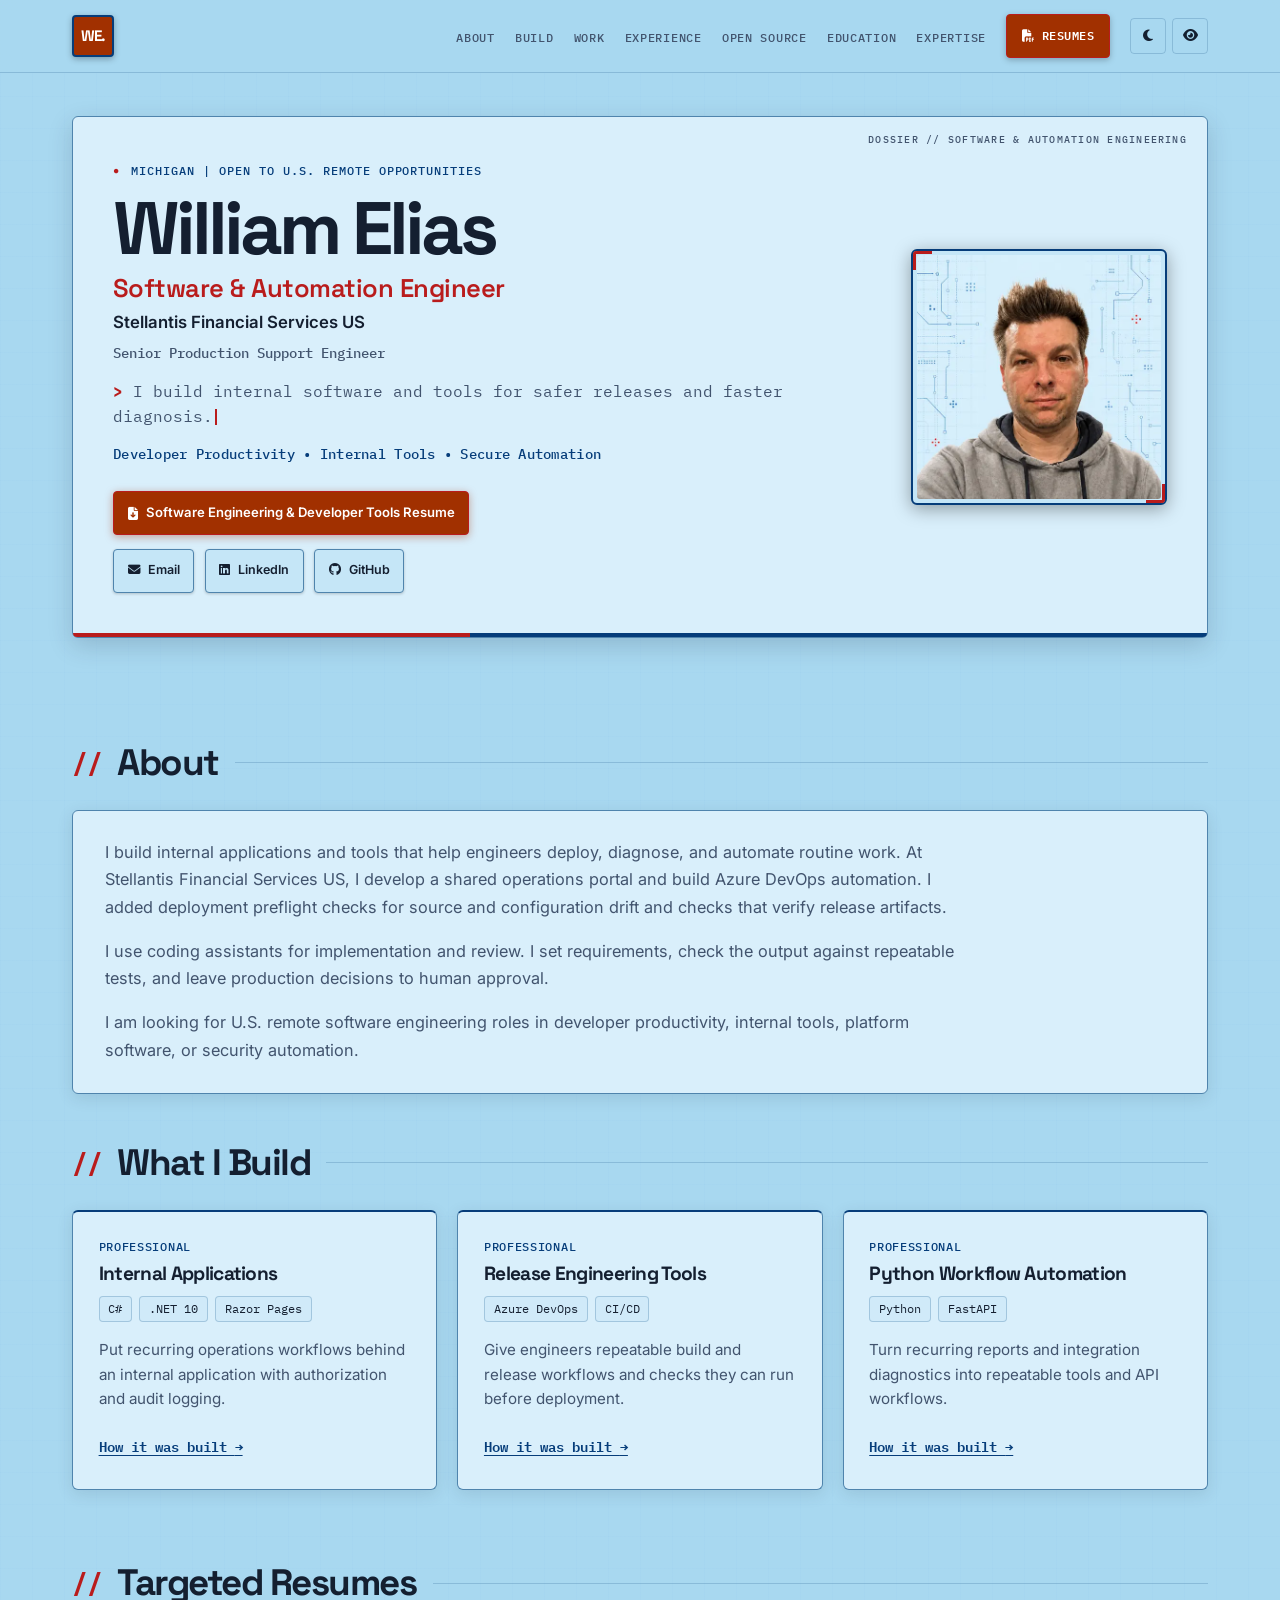
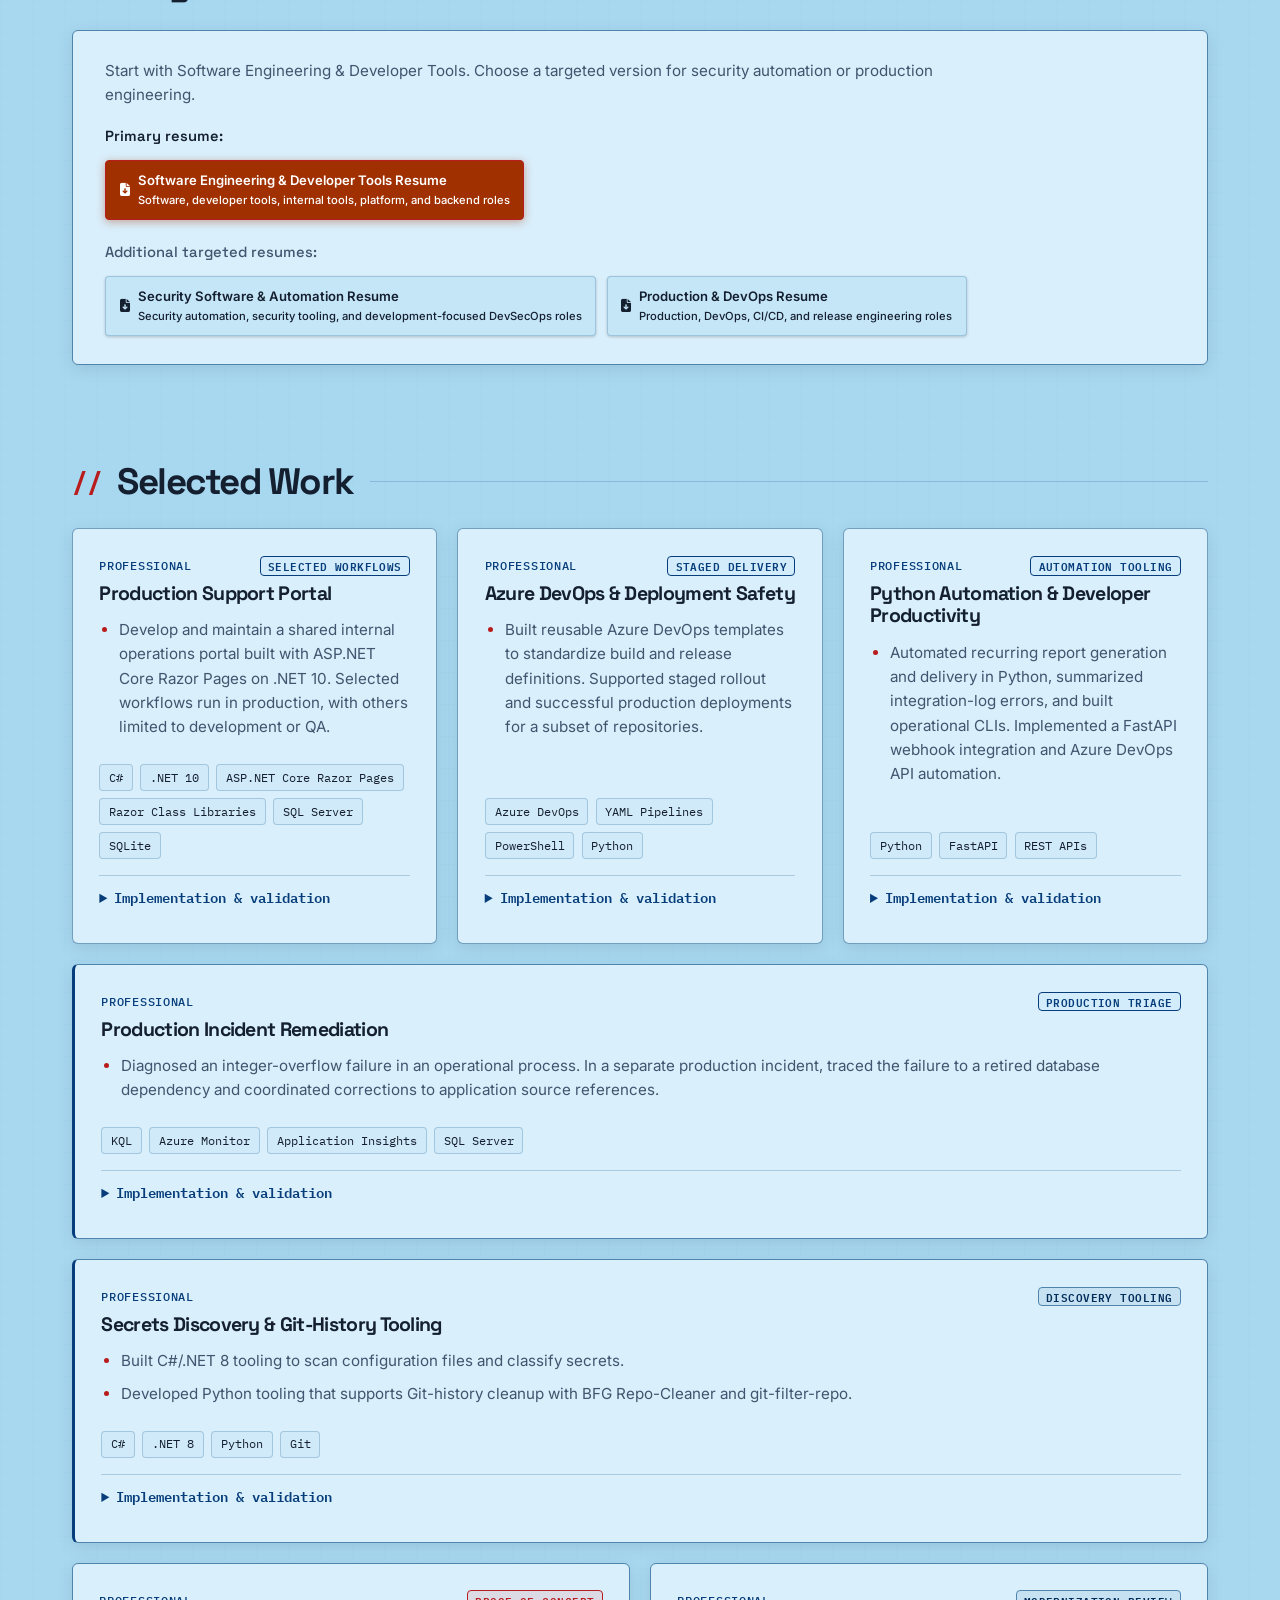
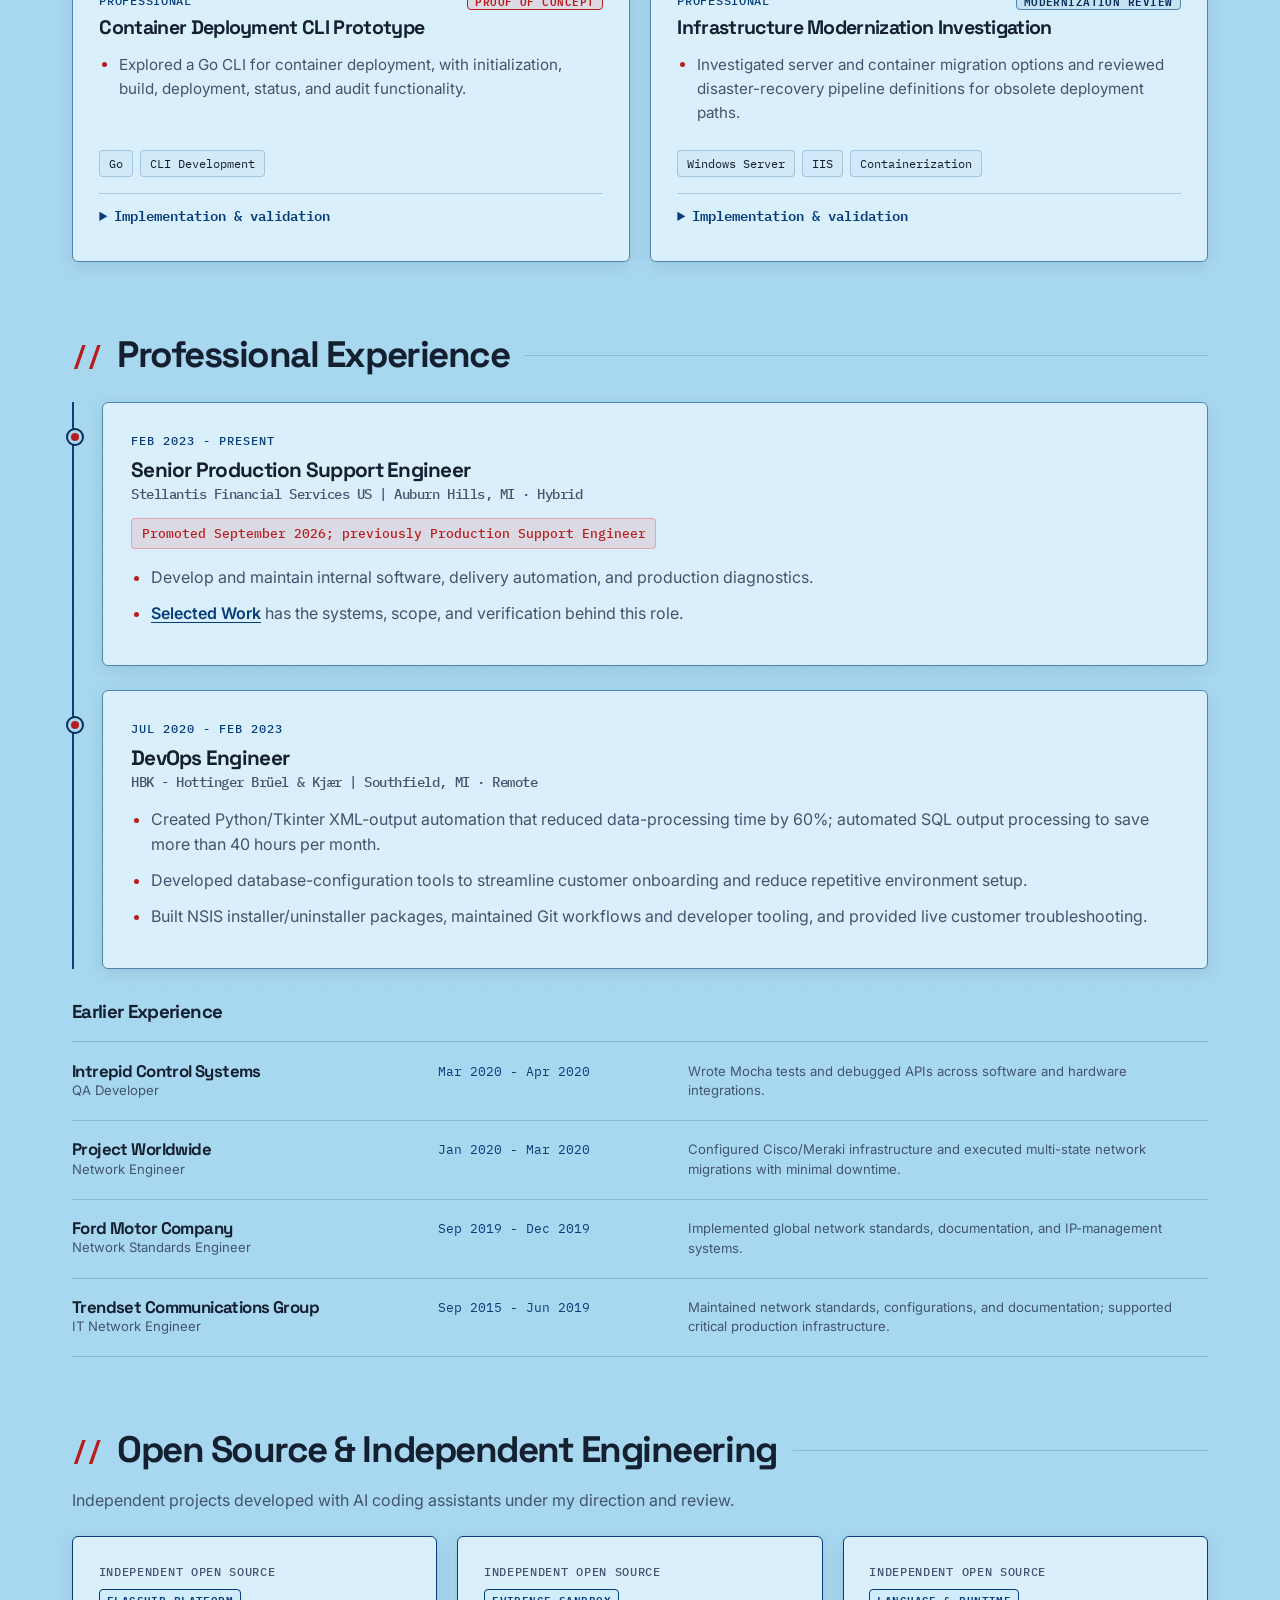
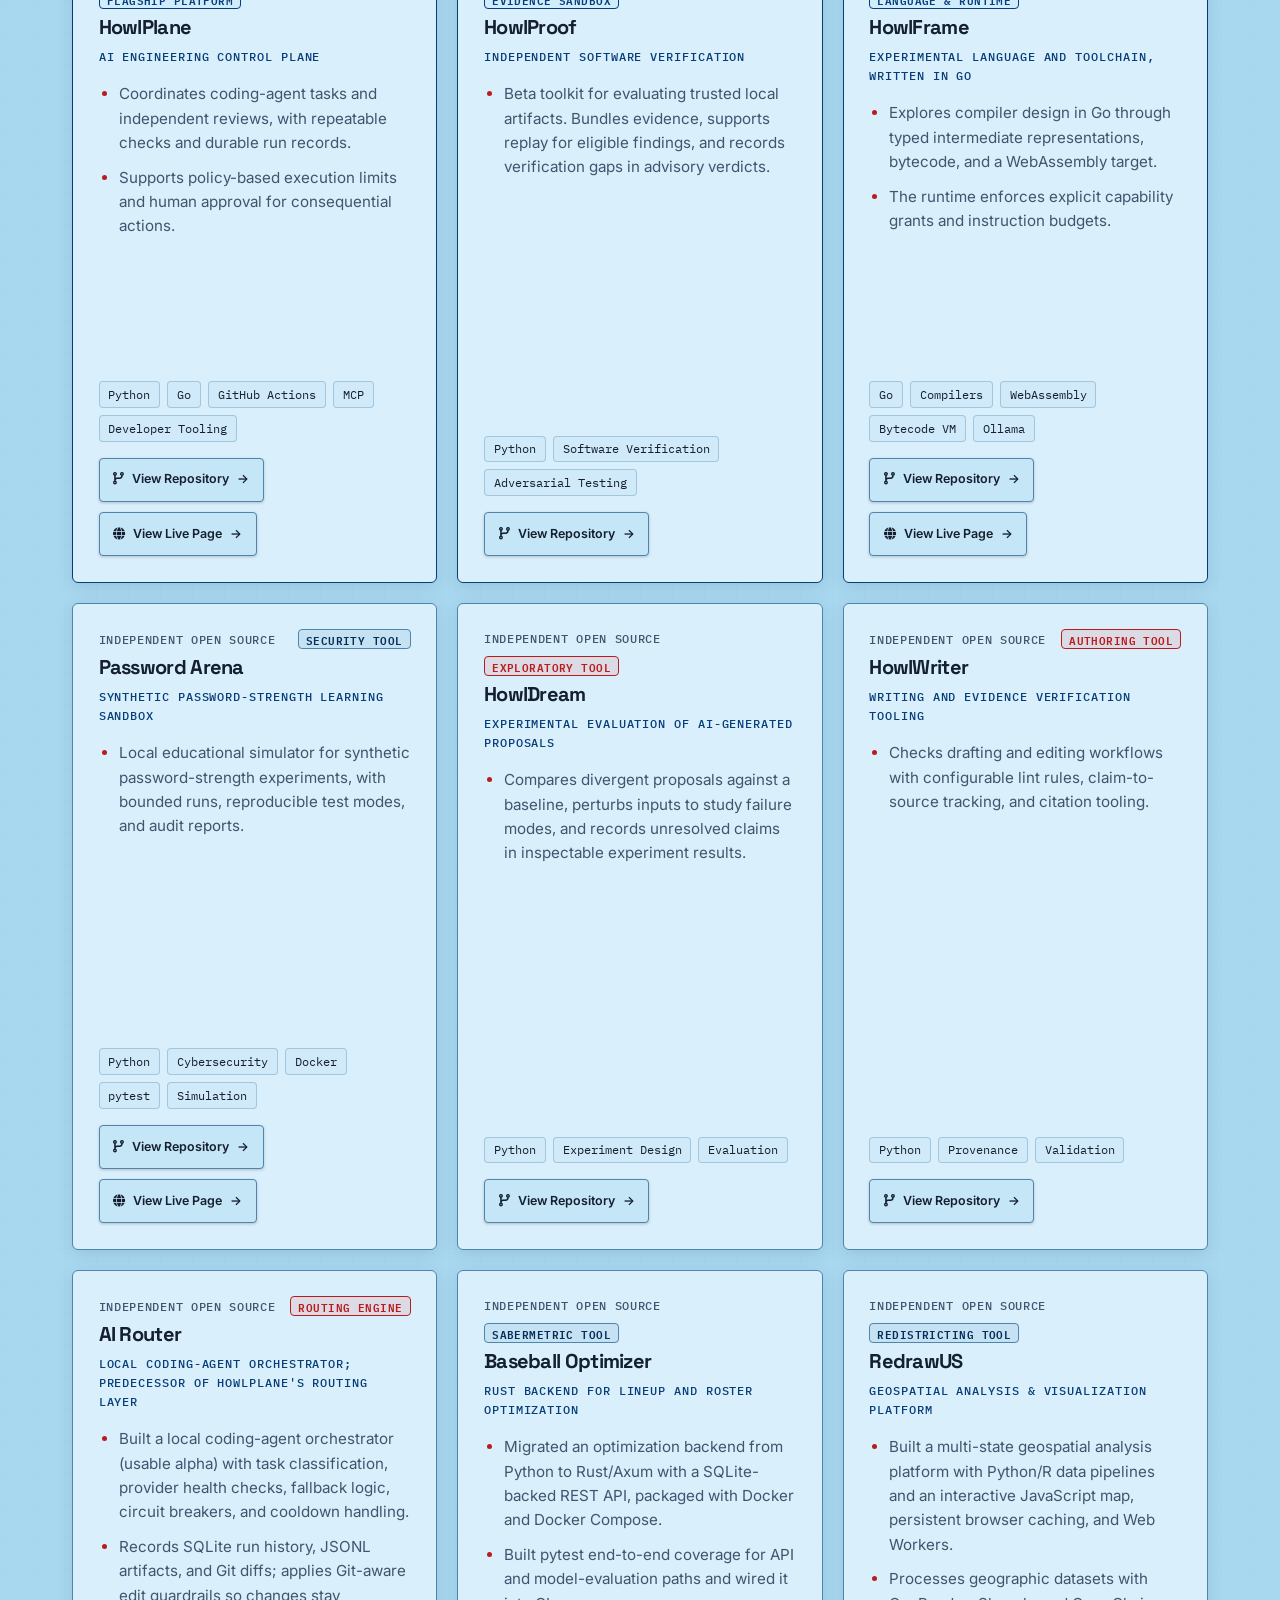
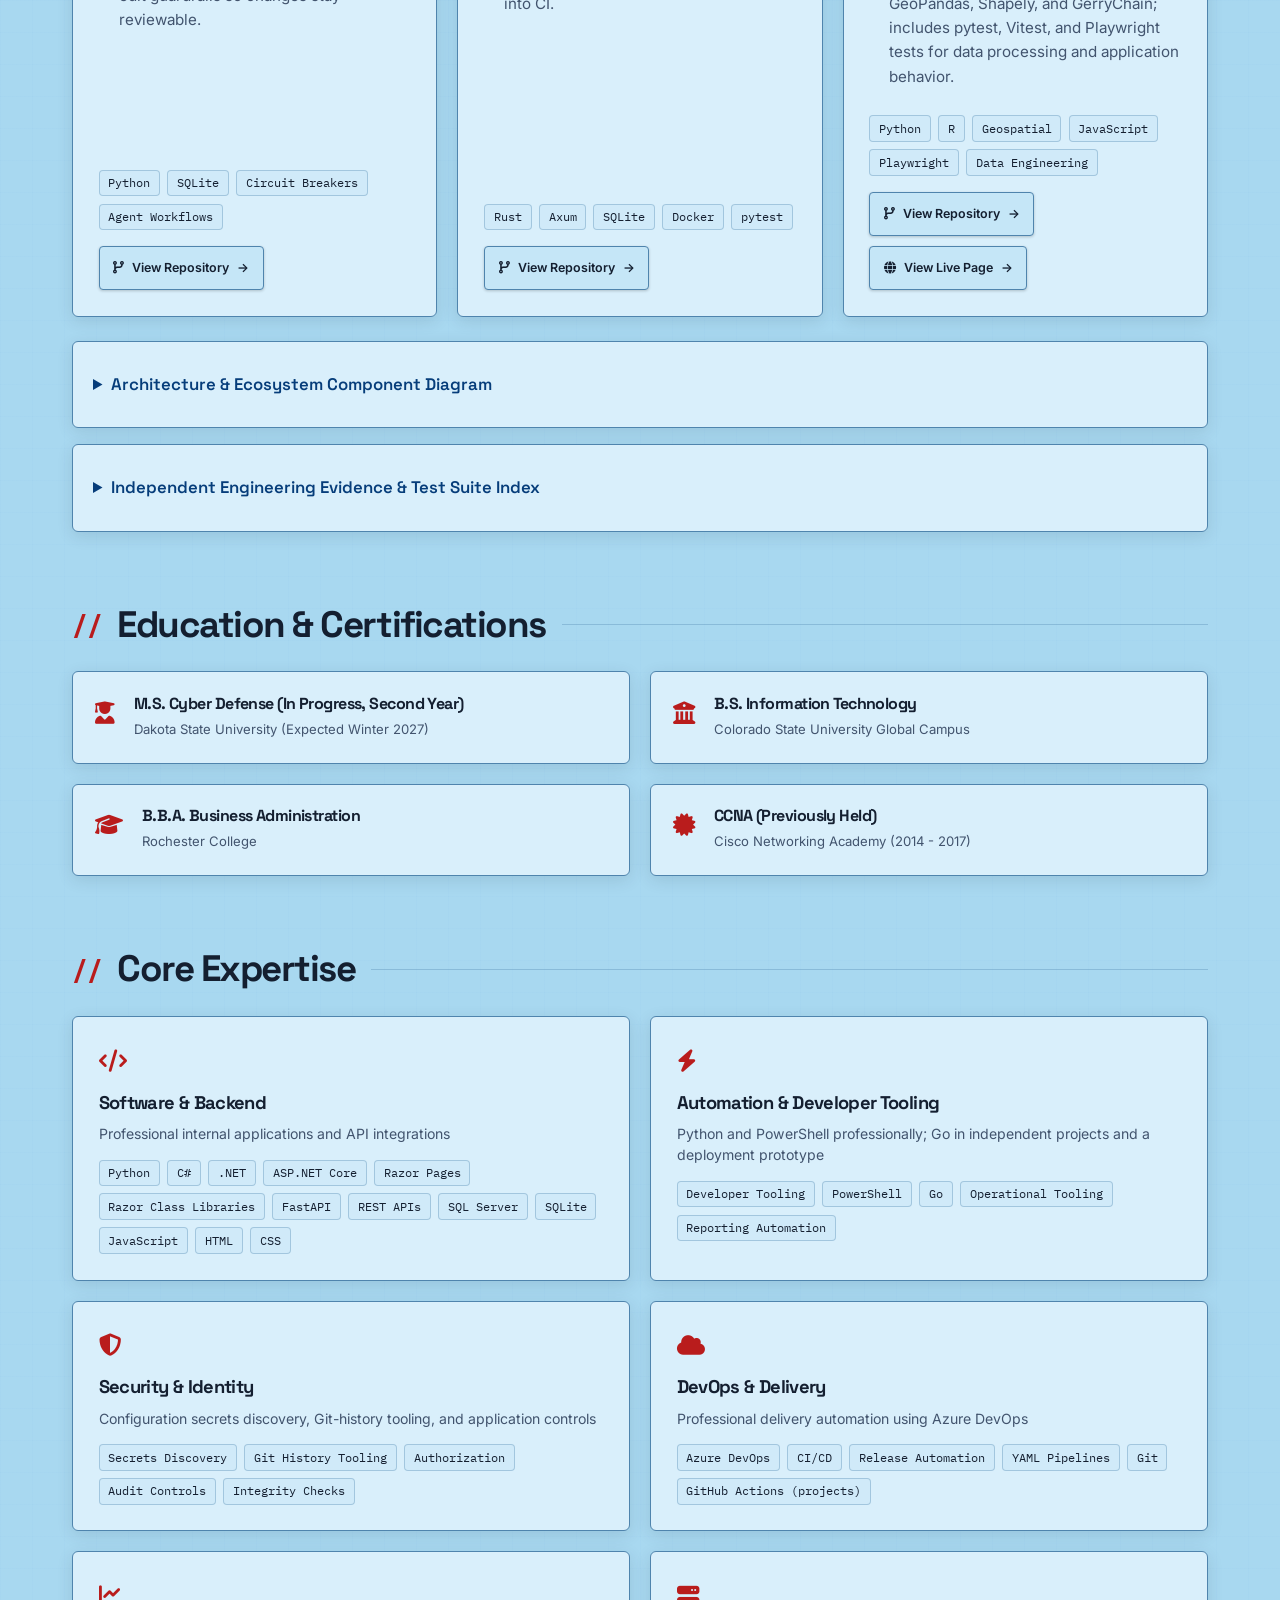
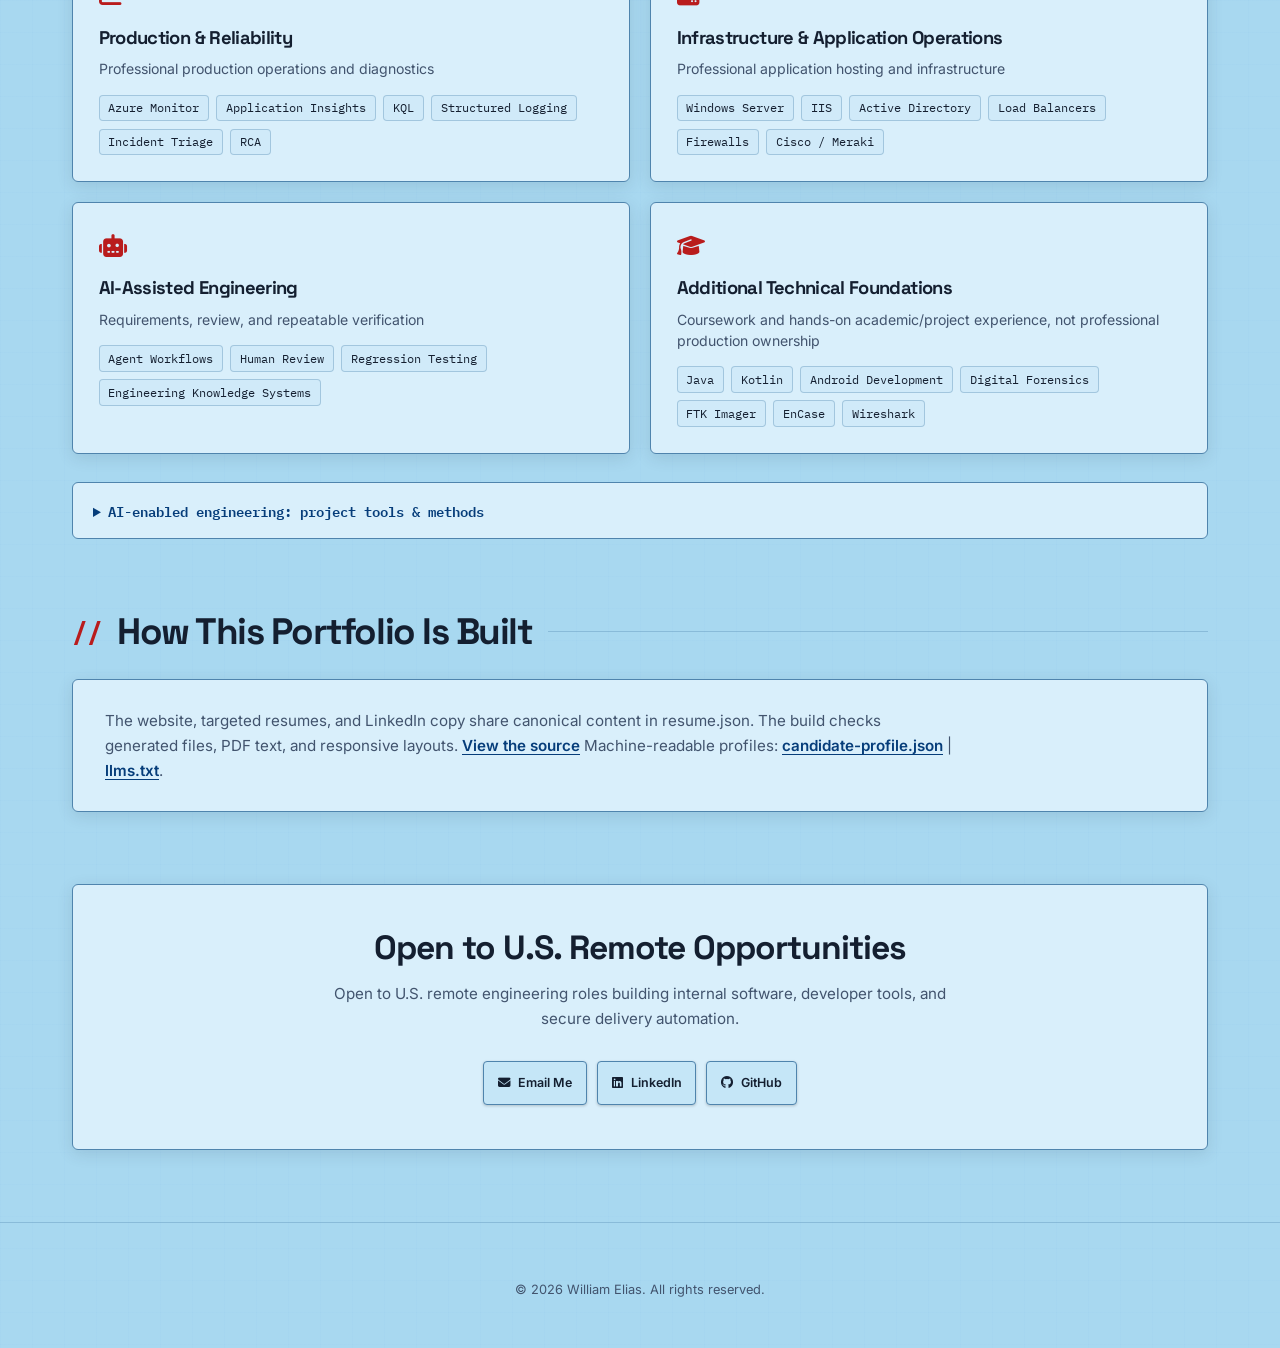
==== commit 985344e8: "fix(facts): calibrate geographic location, education, security, and deployment evidence" ====
--- a/index.html
+++ b/index.html
@@ -153,7 +153,7 @@
         <section id="programs" class="section fade-in">
             <h2 class="section-title">Selected Work</h2>
             <div class="programs-grid" id="programs-target">
-                <!-- BUILD:PROGRAMS:START --><article class="program-card card program-featured" id="program-internal-software"><div class="card-meta"><p class="provenance-label">Professional</p><span class="status-badge status-prod">Production Deployed</span></div><h3>Production Support Portal</h3><ul><li>Develop and maintain a shared internal operations portal built with ASP.NET Core Razor Pages on .NET 10. Selected workflows run in production, with others limited to development or QA.</li></ul><div class="skill-tags"><span>C#</span><span>.NET 10</span><span>ASP.NET Core Razor Pages</span><span>Razor Class Libraries</span><span>SQL Server</span><span>SQLite</span></div><details class="program-details"><summary>Implementation &amp; validation</summary><ul><li>Implemented authorization and audit logging for portal workflows that use Windows authentication and Active Directory identities.</li><li>Razor Class Libraries organize modules contributed by multiple developers. Workflows use SQL Server and SQLite.</li></ul></details></article><article class="program-card card program-featured" id="program-cicd-release"><div class="card-meta"><p class="provenance-label">Professional</p><span class="status-badge status-prod">Production Deployed</span></div><h3>Azure DevOps &amp; Deployment Safety</h3><ul><li>Built reusable Azure DevOps templates to standardize build and release definitions. Supported staged rollout and successful production deployments for a subset of repositories.</li></ul><div class="skill-tags"><span>Azure DevOps</span><span>YAML Pipelines</span><span>PowerShell</span><span>Python</span></div><details class="program-details"><summary>Implementation &amp; validation</summary><ul><li>Added deployment preflight checks for source and configuration drift, verified release artifacts, and added safeguards for server-specific files.</li><li>Tracked the repository inventory, pipeline configuration, build verification, and deployment dry runs separately from production rollout.</li></ul><div class="architecture-diagram-container"><svg class="architecture-svg" viewBox="0 0 720 120" role="img" aria-label="Deployment safeguards flowchart: Preflight static validation, multi-stage pipeline gates, and drift detection with automated rollback" xmlns="http://www.w3.org/2000/svg"><defs><marker id="arrow" viewBox="0 0 10 10" refX="6" refY="5" markerWidth="6" markerHeight="6" orient="auto-start-reverse"><path d="M 0 1 L 8 5 L 0 9 z" fill="var(--blue)"/></marker></defs><!-- Stage 1 --><rect x="8" y="15" width="210" height="90" rx="6" fill="var(--panel-solid)" stroke="var(--line)" stroke-width="1.5"/><text x="22" y="42" fill="var(--ink)" font-family="Space Grotesk, sans-serif" font-size="14" font-weight="600">1. Preflight Validation</text><text x="22" y="66" fill="var(--muted)" font-family="IBM Plex Mono, monospace" font-size="11">Syntax &amp; Static Checks</text><text x="22" y="86" fill="var(--blue)" font-family="IBM Plex Mono, monospace" font-size="10">Credential Scan · Deterministic</text><!-- Arrow 1-2 --><line x1="222" y1="60" x2="250" y2="60" stroke="var(--blue)" stroke-width="2" marker-end="url(#arrow)"/><!-- Stage 2 --><rect x="254" y="15" width="212" height="90" rx="6" fill="var(--panel-solid)" stroke="var(--blue)" stroke-width="1.5"/><text x="268" y="42" fill="var(--ink)" font-family="Space Grotesk, sans-serif" font-size="14" font-weight="600">2. Staged CI/CD Release</text><text x="268" y="66" fill="var(--muted)" font-family="IBM Plex Mono, monospace" font-size="11">Azure DevOps Pipelines</text><text x="268" y="86" fill="var(--blue)" font-family="IBM Plex Mono, monospace" font-size="10">Approval Gates · Config Check</text><!-- Arrow 2-3 --><line x1="470" y1="60" x2="498" y2="60" stroke="var(--blue)" stroke-width="2" marker-end="url(#arrow)"/><!-- Stage 3 --><rect x="502" y="15" width="210" height="90" rx="6" fill="var(--panel-solid)" stroke="var(--line-prominent)" stroke-width="1.5"/><text x="516" y="42" fill="var(--ink)" font-family="Space Grotesk, sans-serif" font-size="14" font-weight="600">3. Drift &amp; Rollback Guard</text><text x="516" y="66" fill="var(--muted)" font-family="IBM Plex Mono, monospace" font-size="11">Production Verification</text><text x="516" y="86" fill="var(--red)" font-family="IBM Plex Mono, monospace" font-size="10">Automated Rollback Trigger</text></svg><p class="diagram-caption">Figure 1: Preflight checks, staged delivery gates, and automated rollback safeguarding.</p></div></details></article><article class="program-card card program-featured" id="program-python-productivity"><div class="card-meta"><p class="provenance-label">Professional</p><span class="status-badge status-prod">Production Deployed</span></div><h3>Python Automation &amp; Developer Productivity</h3><ul><li>Automated recurring report generation and delivery in Python, summarized integration-log errors, and built operational CLIs. Implemented a FastAPI webhook integration and Azure DevOps API automation.</li></ul><div class="skill-tags"><span>Python</span><span>FastAPI</span><span>REST APIs</span></div><details class="program-details"><summary>Implementation &amp; validation</summary><ul><li>Built engineering-document search alongside tools for routine operations.</li></ul></details></article><article class="program-card card program-wide" id="program-production-reliability"><div class="card-meta"><p class="provenance-label">Professional</p><span class="status-badge status-prod">Production Deployed</span></div><h3>Production Incident Remediation</h3><ul><li>Diagnosed an integer-overflow failure in an operational process. In a separate production incident, traced the failure to a retired database dependency and coordinated corrections to application source references.</li></ul><div class="skill-tags"><span>KQL</span><span>Azure Monitor</span><span>Application Insights</span><span>SQL Server</span></div><details class="program-details"><summary>Implementation &amp; validation</summary><ul><li>Participate in production releases and investigate application, integration, and database issues using KQL, Azure Monitor, and Application Insights.</li></ul></details></article><article class="program-card card program-wide" id="program-security-remediation"><div class="card-meta"><p class="provenance-label">Professional</p><span class="status-badge status-completed">Remediation Completed</span></div><h3>Secrets Discovery &amp; Git-History Tooling</h3><ul><li>Built C#/.NET 8 tooling to scan configuration files and classify secrets.</li><li>Developed Python tooling that supports Git-history cleanup with BFG Repo-Cleaner and git-filter-repo.</li></ul><div class="skill-tags"><span>C#</span><span>.NET 8</span><span>Python</span><span>Git</span></div><details class="program-details"><summary>Implementation &amp; validation</summary><ul><li>Used integrity checks during configuration scans and kept secret values out of the resulting reports.</li><li>Git-history cleanup and credential lifecycle actions have separate scopes.</li></ul></details></article><article class="program-card card" id="program-deployment-tooling"><div class="card-meta"><p class="provenance-label">Professional</p><span class="status-badge status-prod">Production Deployed</span></div><h3>Container Deployment CLI Prototype</h3><ul><li>Explored a Go CLI for container deployment, with initialization, build, deployment, status, and audit functionality.</li></ul><div class="skill-tags"><span>Go</span><span>CLI Development</span></div><details class="program-details"><summary>Implementation &amp; validation</summary><ul><li>Push and rollback commands remained unimplemented, and verification was incomplete. The tool stayed at proof-of-concept stage.</li></ul></details></article><article class="program-card card" id="program-infrastructure-modernization"><div class="card-meta"><p class="provenance-label">Professional</p><span class="status-badge status-completed">Modernization Completed</span></div><h3>Infrastructure Modernization Investigation</h3><ul><li>Investigated server and container migration options and reviewed disaster-recovery pipeline definitions for obsolete deployment paths.</li></ul><div class="skill-tags"><span>Windows Server</span><span>IIS</span><span>Containerization</span></div><details class="program-details"><summary>Implementation &amp; validation</summary><ul><li>Exploratory work included a separate Blazor container-hosting proof of concept.</li></ul></details></article><!-- BUILD:PROGRAMS:END -->
+                <!-- BUILD:PROGRAMS:START --><article class="program-card card program-featured" id="program-internal-software"><div class="card-meta"><p class="provenance-label">Professional</p><span class="status-badge status-prod">Selected Workflows</span></div><h3>Production Support Portal</h3><ul><li>Develop and maintain a shared internal operations portal built with ASP.NET Core Razor Pages on .NET 10. Selected workflows run in production, with others limited to development or QA.</li></ul><div class="skill-tags"><span>C#</span><span>.NET 10</span><span>ASP.NET Core Razor Pages</span><span>Razor Class Libraries</span><span>SQL Server</span><span>SQLite</span></div><details class="program-details"><summary>Implementation &amp; validation</summary><ul><li>Implemented authorization and audit logging for portal workflows that use Windows authentication and Active Directory identities.</li><li>Razor Class Libraries organize modules contributed by multiple developers. Workflows use SQL Server and SQLite.</li></ul></details></article><article class="program-card card program-featured" id="program-cicd-release"><div class="card-meta"><p class="provenance-label">Professional</p><span class="status-badge status-prod">Staged Delivery</span></div><h3>Azure DevOps &amp; Deployment Safety</h3><ul><li>Built reusable Azure DevOps templates to standardize build and release definitions. Supported staged rollout and successful production deployments for a subset of repositories.</li></ul><div class="skill-tags"><span>Azure DevOps</span><span>YAML Pipelines</span><span>PowerShell</span><span>Python</span></div><details class="program-details"><summary>Implementation &amp; validation</summary><ul><li>Added deployment preflight checks for source and configuration drift, verified release artifacts, and added safeguards for server-specific files.</li><li>Tracked the repository inventory, pipeline configuration, build verification, and deployment dry runs separately from production rollout.</li></ul><div class="architecture-diagram-container"><svg class="architecture-svg" viewBox="0 0 720 120" role="img" aria-label="Deployment safeguards flowchart: Preflight drift checks, standardized Azure DevOps pipeline templates, and safeguards for server-specific files" xmlns="http://www.w3.org/2000/svg"><defs><marker id="arrow" viewBox="0 0 10 10" refX="6" refY="5" markerWidth="6" markerHeight="6" orient="auto-start-reverse"><path d="M 0 1 L 8 5 L 0 9 z" fill="var(--blue)"/></marker></defs><!-- Stage 1 --><rect x="8" y="15" width="210" height="90" rx="6" fill="var(--panel-solid)" stroke="var(--line)" stroke-width="1.5"/><text x="22" y="42" fill="var(--ink)" font-family="Space Grotesk, sans-serif" font-size="14" font-weight="600">1. Preflight Drift Checks</text><text x="22" y="66" fill="var(--muted)" font-family="IBM Plex Mono, monospace" font-size="11">Source &amp; Configuration Drift</text><text x="22" y="86" fill="var(--blue)" font-family="IBM Plex Mono, monospace" font-size="10">Pre-Deployment Verification</text><!-- Arrow 1-2 --><line x1="222" y1="60" x2="250" y2="60" stroke="var(--blue)" stroke-width="2" marker-end="url(#arrow)"/><!-- Stage 2 --><rect x="254" y="15" width="212" height="90" rx="6" fill="var(--panel-solid)" stroke="var(--blue)" stroke-width="1.5"/><text x="268" y="42" fill="var(--ink)" font-family="Space Grotesk, sans-serif" font-size="14" font-weight="600">2. Standardized Templates</text><text x="268" y="66" fill="var(--muted)" font-family="IBM Plex Mono, monospace" font-size="11">Azure DevOps YAML Pipelines</text><text x="268" y="86" fill="var(--blue)" font-family="IBM Plex Mono, monospace" font-size="10">Staged Release for Repo Subset</text><!-- Arrow 2-3 --><line x1="470" y1="60" x2="498" y2="60" stroke="var(--blue)" stroke-width="2" marker-end="url(#arrow)"/><!-- Stage 3 --><rect x="502" y="15" width="210" height="90" rx="6" fill="var(--panel-solid)" stroke="var(--line-prominent)" stroke-width="1.5"/><text x="516" y="42" fill="var(--ink)" font-family="Space Grotesk, sans-serif" font-size="14" font-weight="600">3. Artifacts &amp; Safeguards</text><text x="516" y="66" fill="var(--muted)" font-family="IBM Plex Mono, monospace" font-size="11">Release Artifacts Verification</text><text x="516" y="86" fill="var(--blue)" font-family="IBM Plex Mono, monospace" font-size="10">Server-Specific File Protections</text></svg><p class="diagram-caption">Figure 1: Preflight drift checks, standardized pipeline templates, and safeguards for server-specific files.</p></div></details></article><article class="program-card card program-featured" id="program-python-productivity"><div class="card-meta"><p class="provenance-label">Professional</p><span class="status-badge status-prod">Automation Tooling</span></div><h3>Python Automation &amp; Developer Productivity</h3><ul><li>Automated recurring report generation and delivery in Python, summarized integration-log errors, and built operational CLIs. Implemented a FastAPI webhook integration and Azure DevOps API automation.</li></ul><div class="skill-tags"><span>Python</span><span>FastAPI</span><span>REST APIs</span></div><details class="program-details"><summary>Implementation &amp; validation</summary><ul><li>Built engineering-document search alongside tools for routine operations.</li></ul></details></article><article class="program-card card program-wide" id="program-production-reliability"><div class="card-meta"><p class="provenance-label">Professional</p><span class="status-badge status-prod">Production Triage</span></div><h3>Production Incident Remediation</h3><ul><li>Diagnosed an integer-overflow failure in an operational process. In a separate production incident, traced the failure to a retired database dependency and coordinated corrections to application source references.</li></ul><div class="skill-tags"><span>KQL</span><span>Azure Monitor</span><span>Application Insights</span><span>SQL Server</span></div><details class="program-details"><summary>Implementation &amp; validation</summary><ul><li>Participate in production releases and investigate application, integration, and database issues using KQL, Azure Monitor, and Application Insights.</li></ul></details></article><article class="program-card card program-wide" id="program-security-remediation"><div class="card-meta"><p class="provenance-label">Professional</p><span class="status-badge status-completed">Discovery Tooling</span></div><h3>Secrets Discovery &amp; Git-History Tooling</h3><ul><li>Built C#/.NET 8 tooling to scan configuration files and classify secrets.</li><li>Developed Python tooling that supports Git-history cleanup with BFG Repo-Cleaner and git-filter-repo.</li></ul><div class="skill-tags"><span>C#</span><span>.NET 8</span><span>Python</span><span>Git</span></div><details class="program-details"><summary>Implementation &amp; validation</summary><ul><li>Used integrity checks during configuration scans and kept secret values out of the resulting reports.</li><li>Git-history cleanup and credential lifecycle actions have separate scopes.</li></ul></details></article><article class="program-card card" id="program-deployment-tooling"><div class="card-meta"><p class="provenance-label">Professional</p><span class="status-badge status-prototype">Proof of Concept</span></div><h3>Container Deployment CLI Prototype</h3><ul><li>Explored a Go CLI for container deployment, with initialization, build, deployment, status, and audit functionality.</li></ul><div class="skill-tags"><span>Go</span><span>CLI Development</span></div><details class="program-details"><summary>Implementation &amp; validation</summary><ul><li>Push and rollback commands remained unimplemented, and verification was incomplete. The tool stayed at proof-of-concept stage.</li></ul></details></article><article class="program-card card" id="program-infrastructure-modernization"><div class="card-meta"><p class="provenance-label">Professional</p><span class="status-badge status-completed">Modernization Review</span></div><h3>Infrastructure Modernization Investigation</h3><ul><li>Investigated server and container migration options and reviewed disaster-recovery pipeline definitions for obsolete deployment paths.</li></ul><div class="skill-tags"><span>Windows Server</span><span>IIS</span><span>Containerization</span></div><details class="program-details"><summary>Implementation &amp; validation</summary><ul><li>Exploratory work included a separate Blazor container-hosting proof of concept.</li></ul></details></article><!-- BUILD:PROGRAMS:END -->
             </div>
         </section>
         <section id="experience" class="section fade-in">
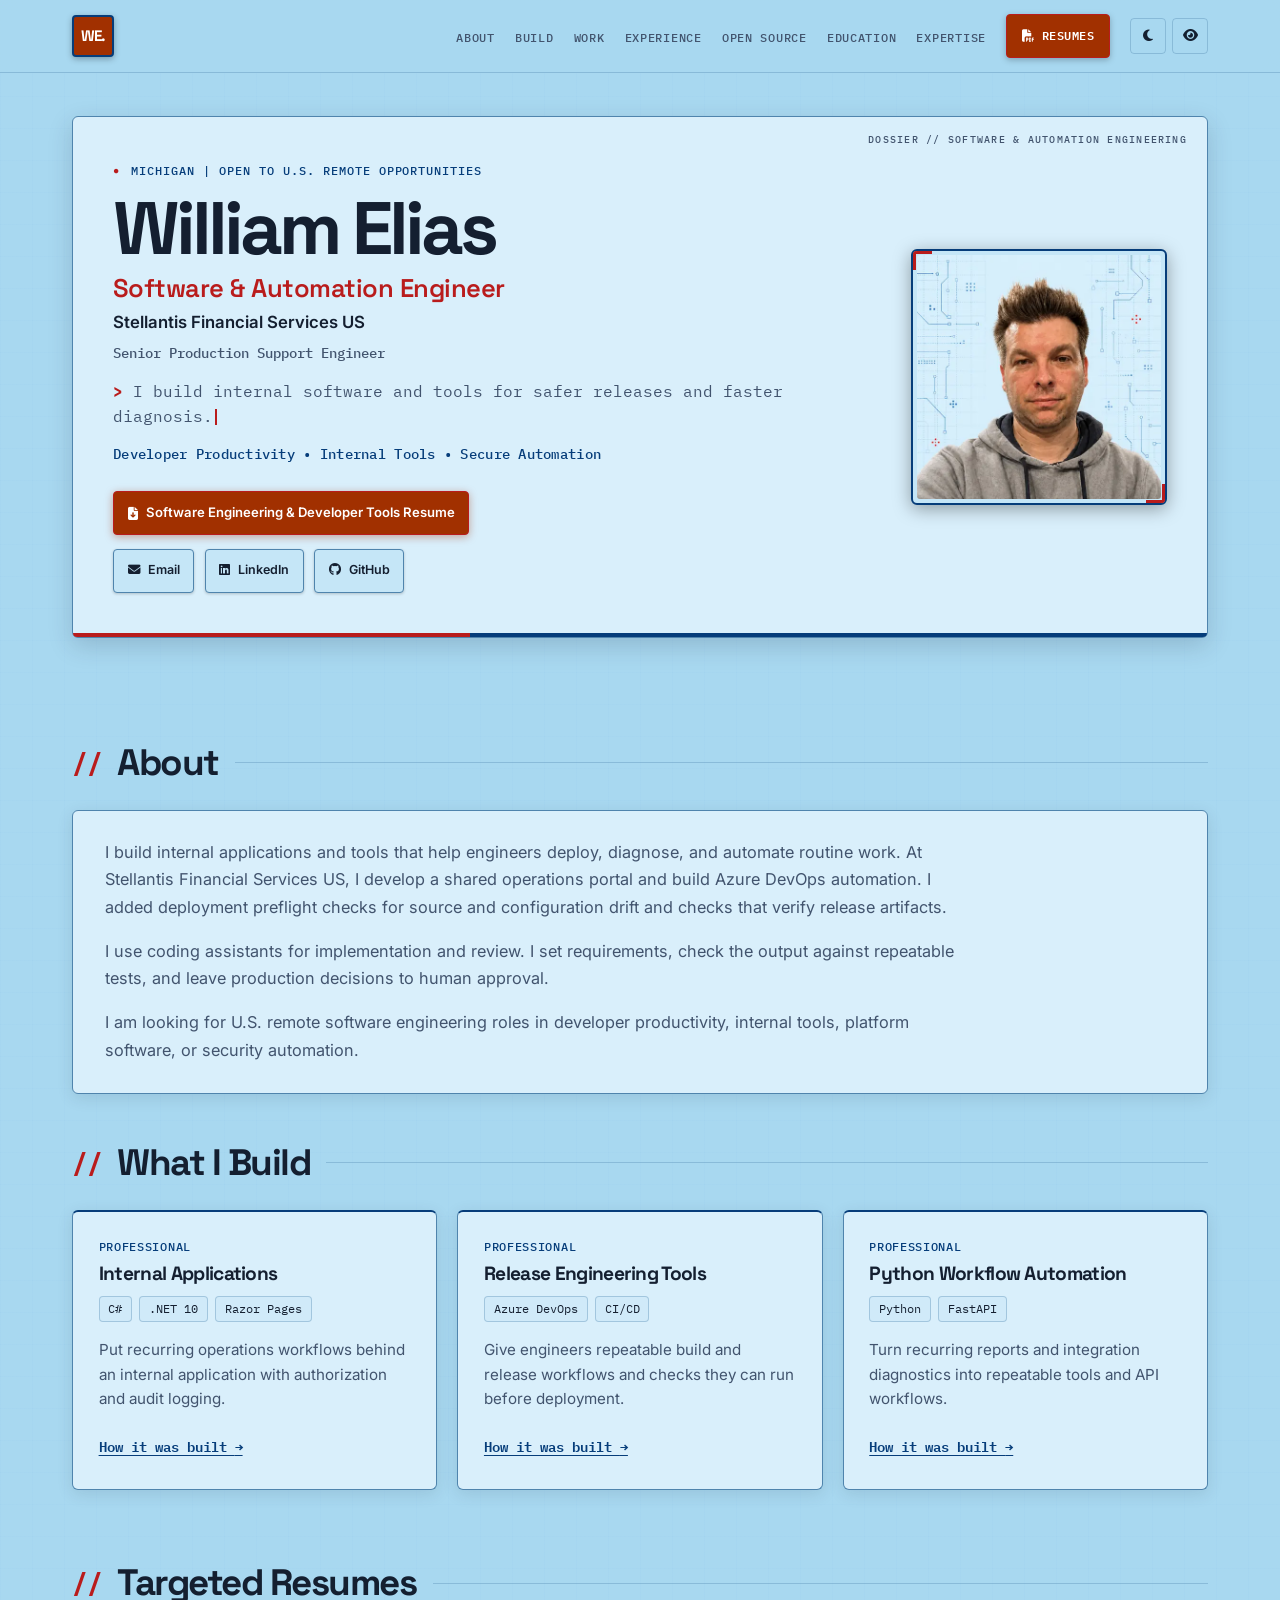
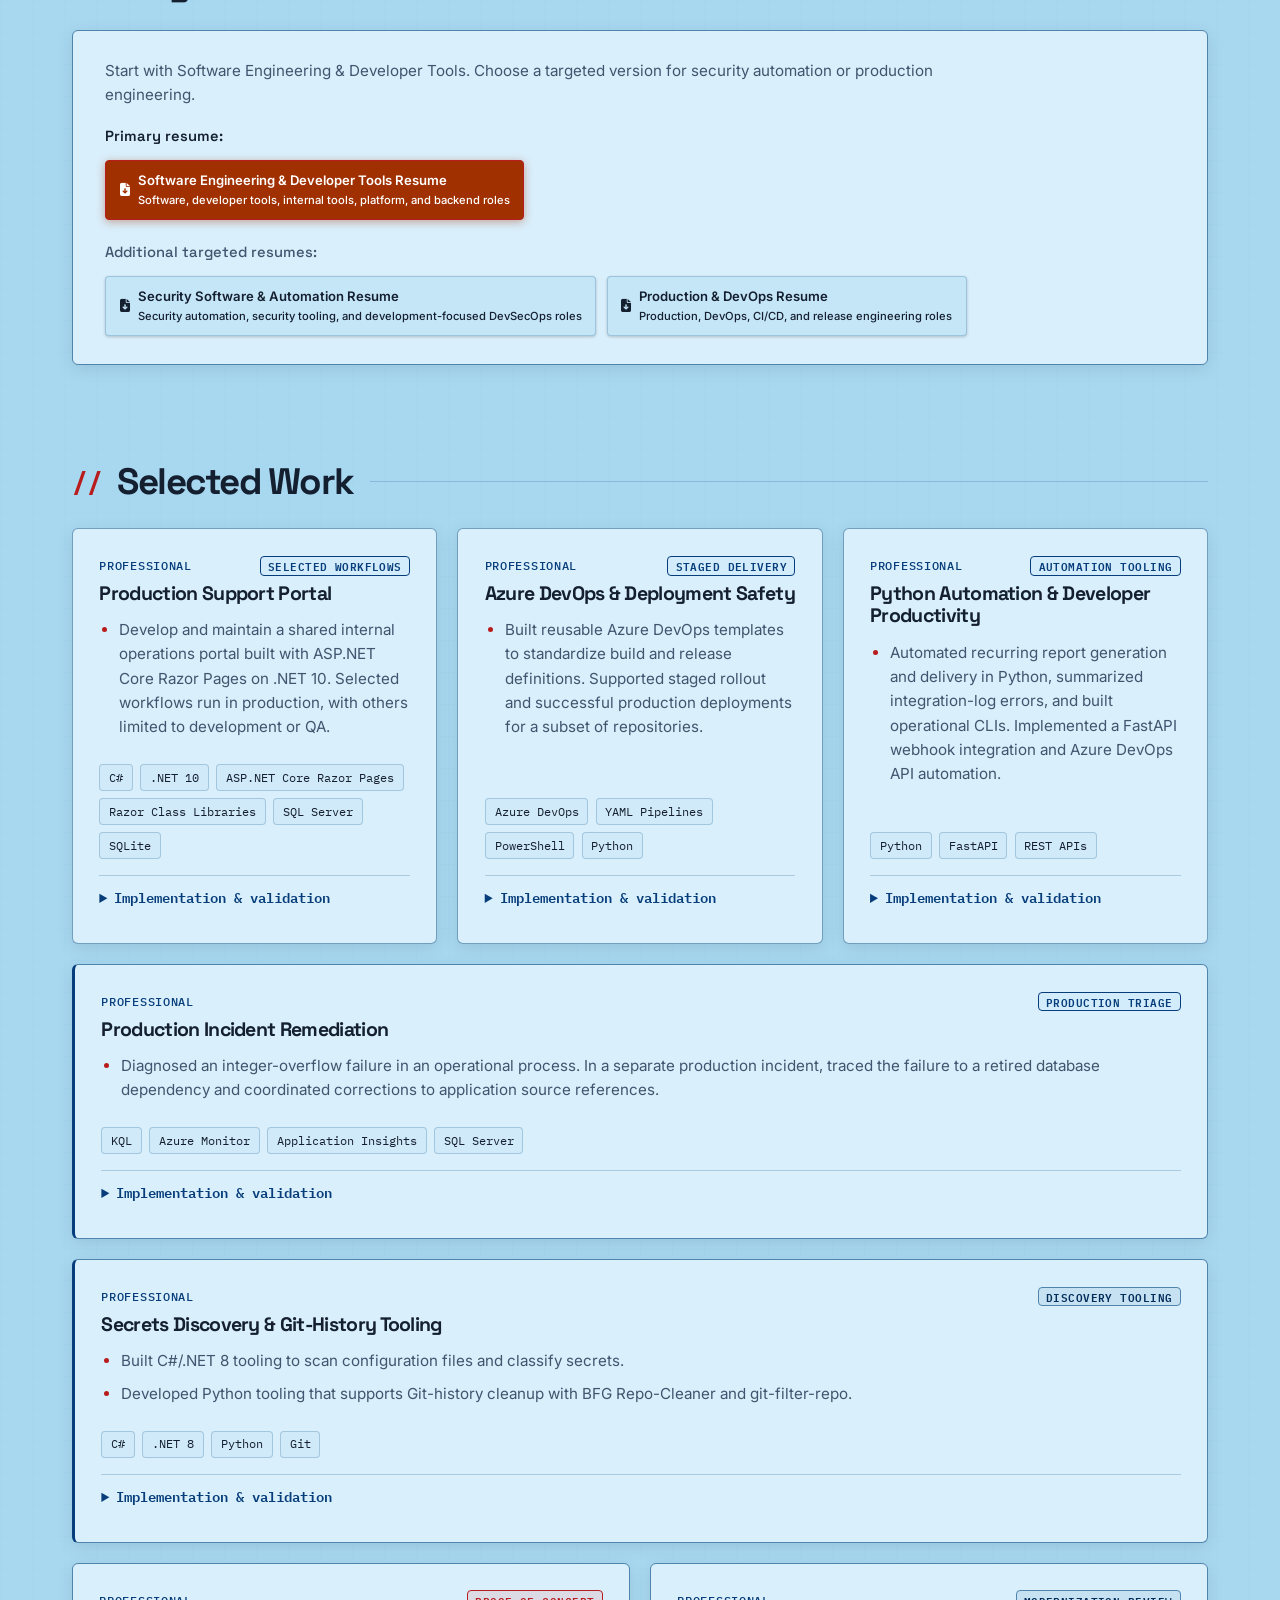
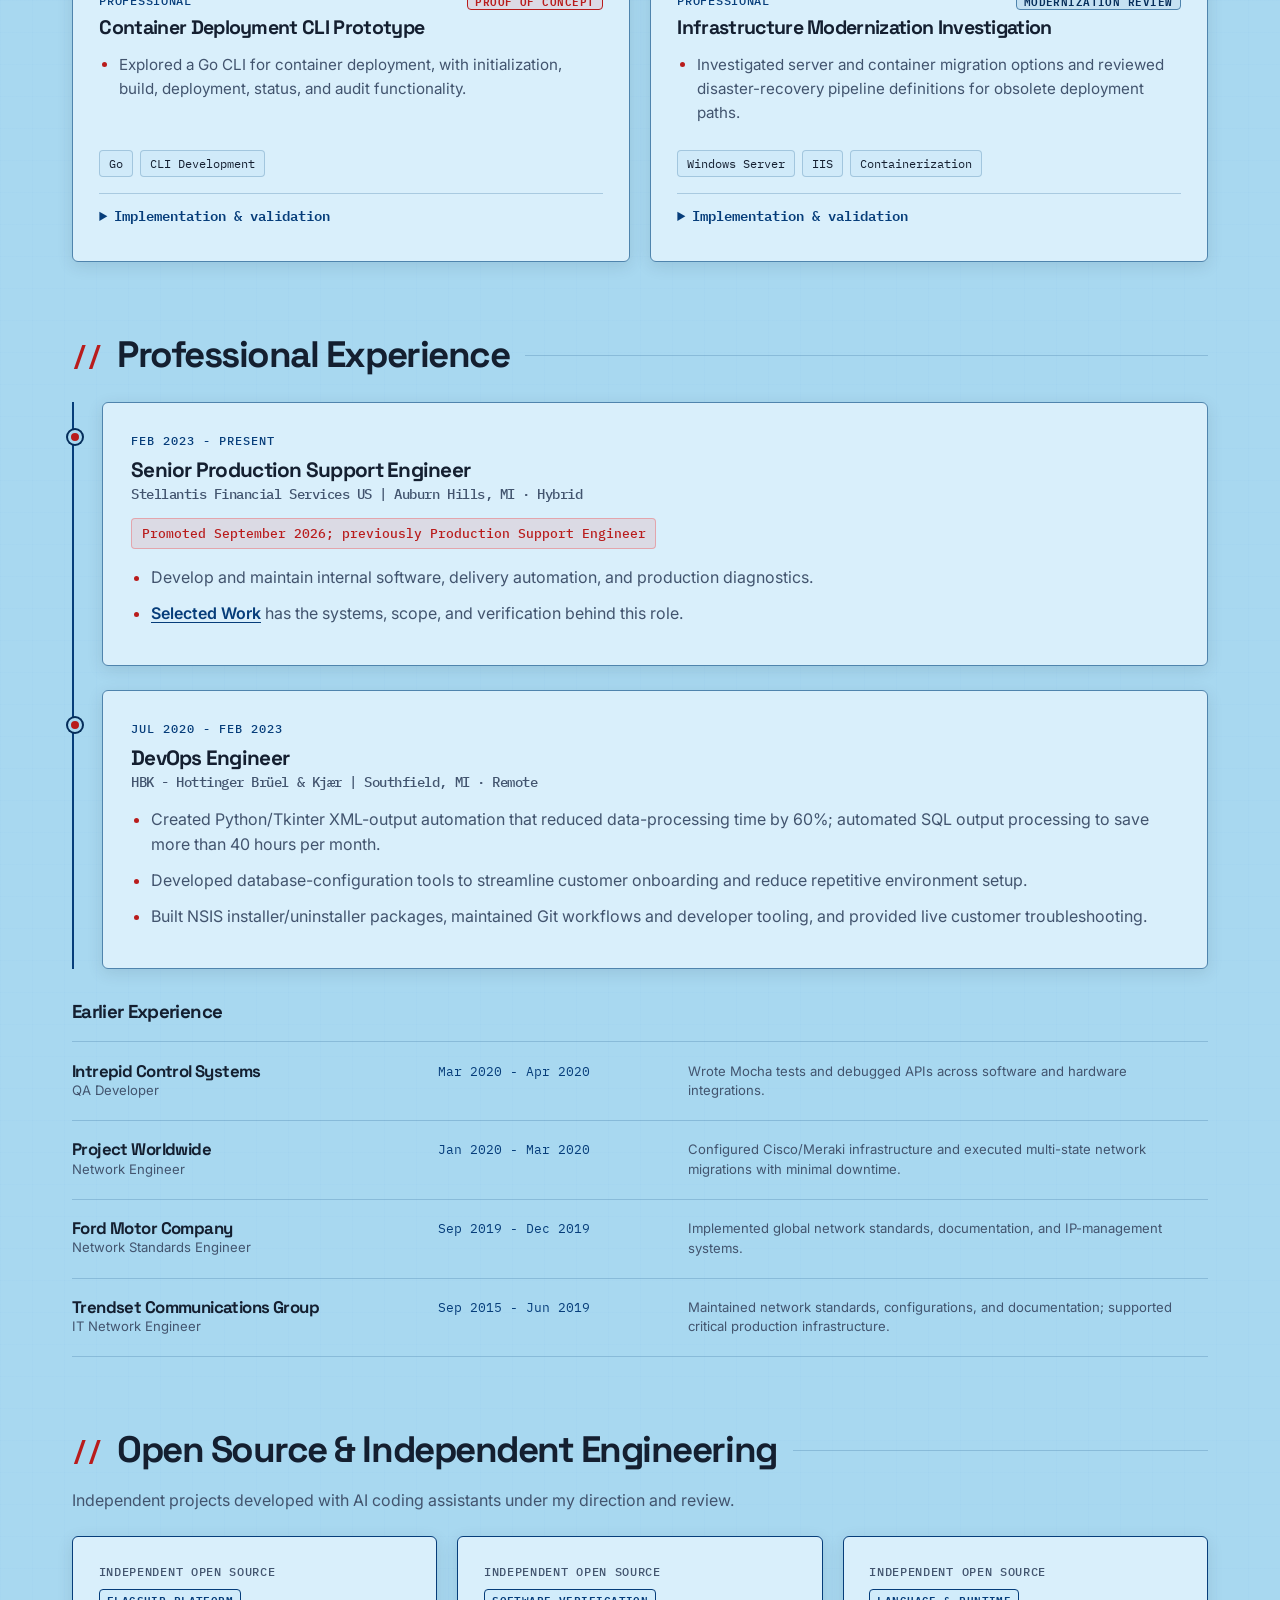
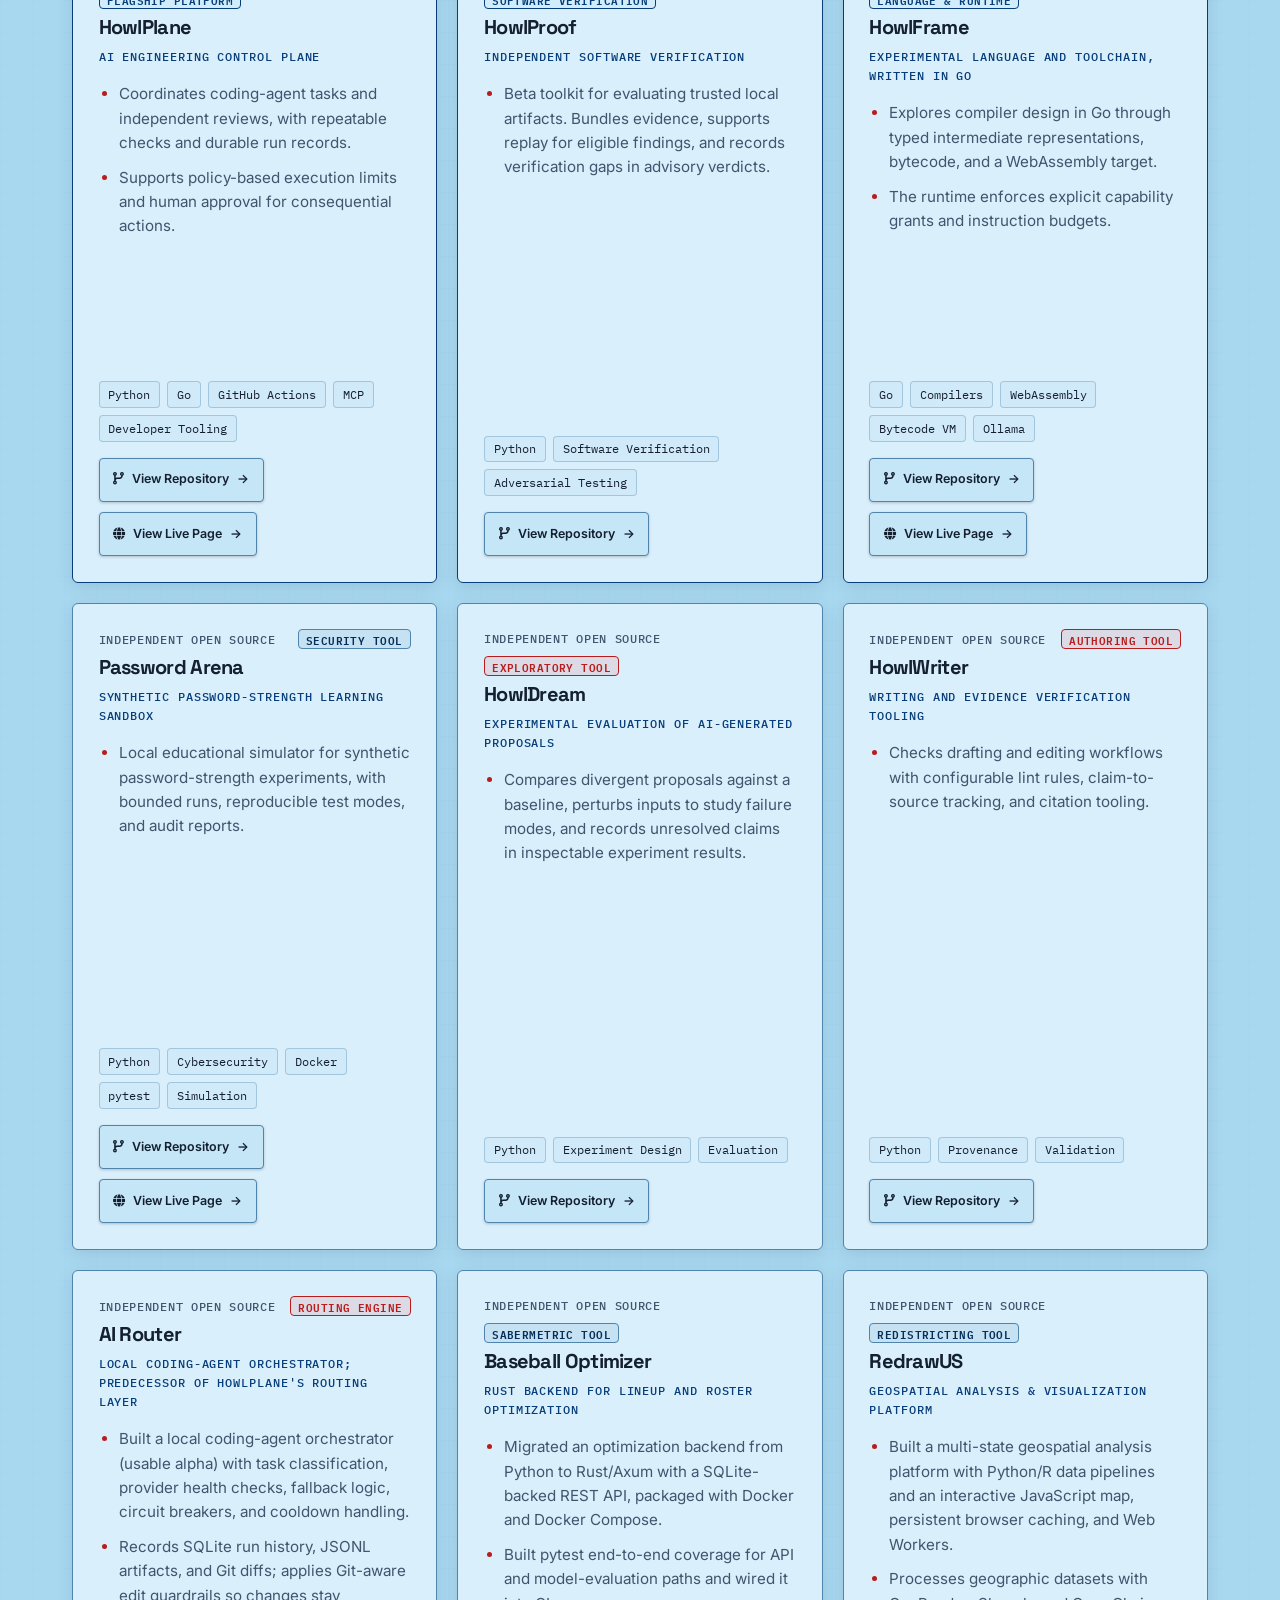
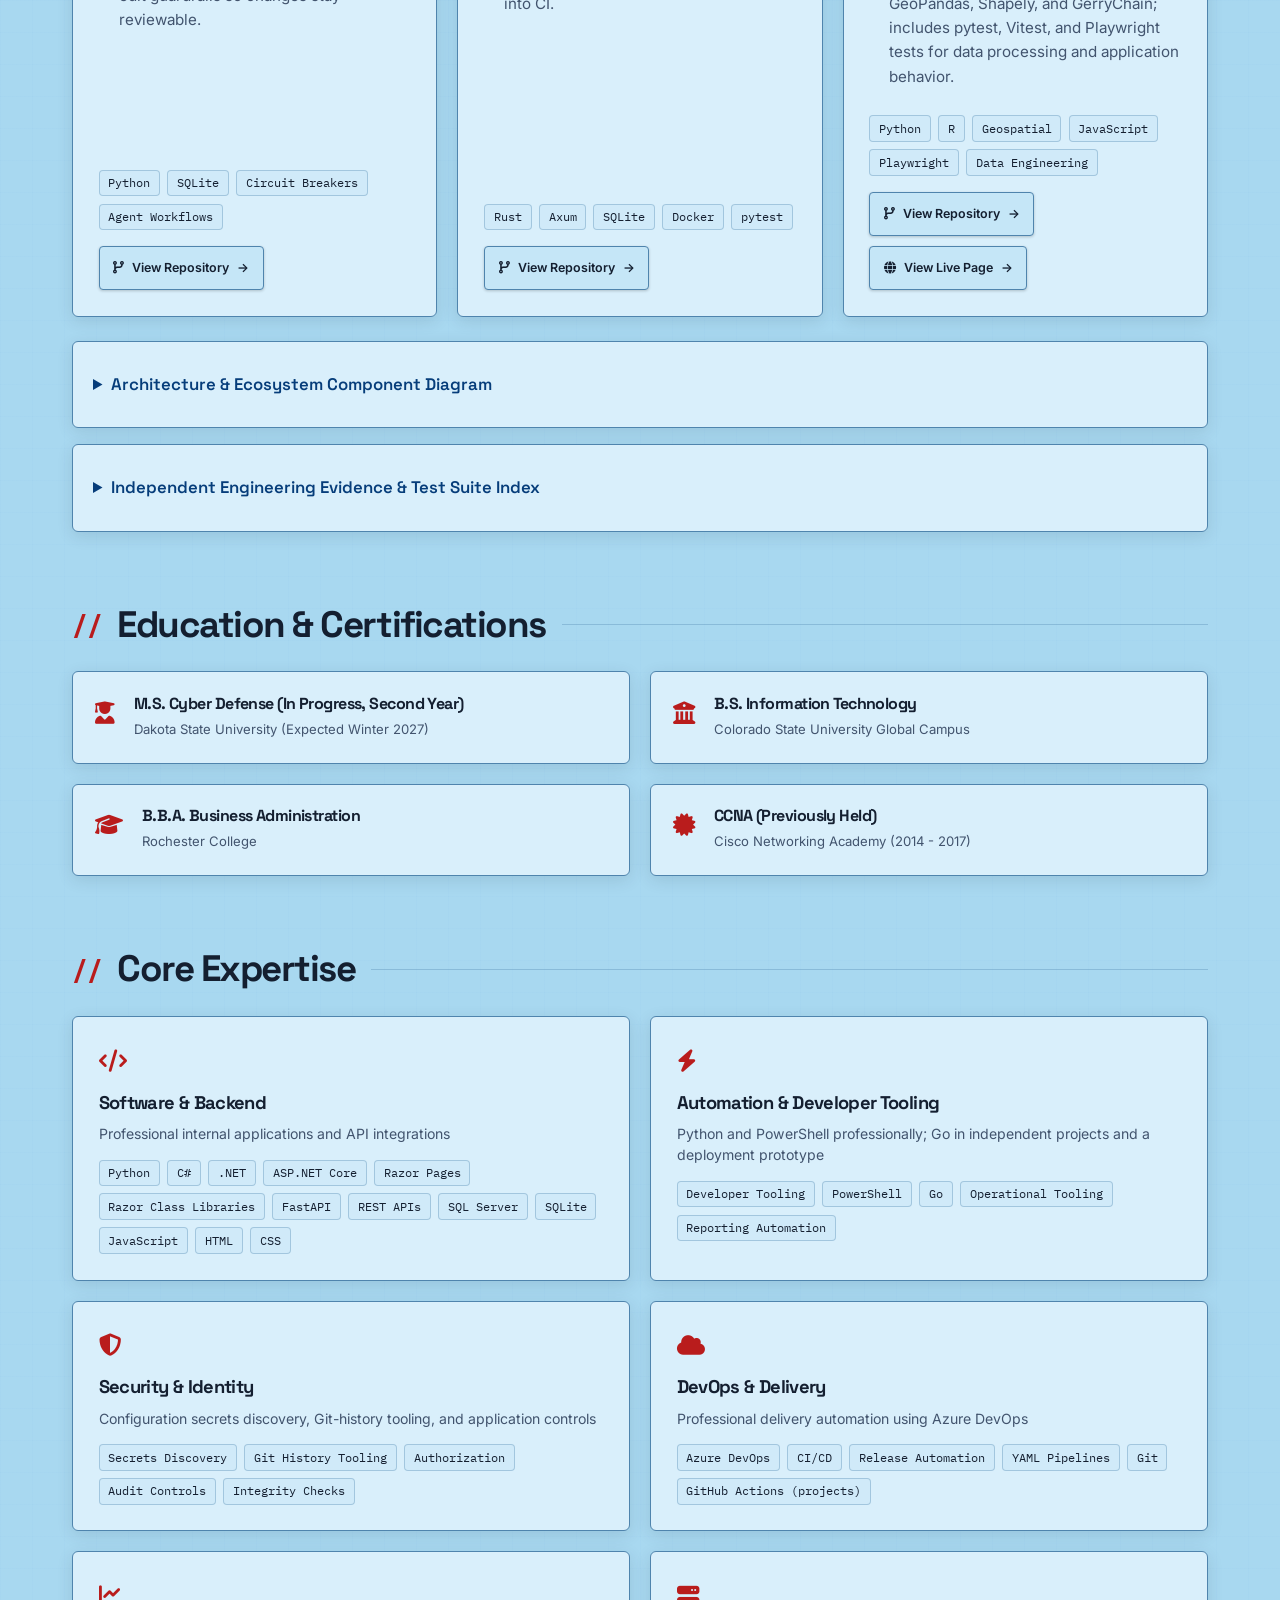
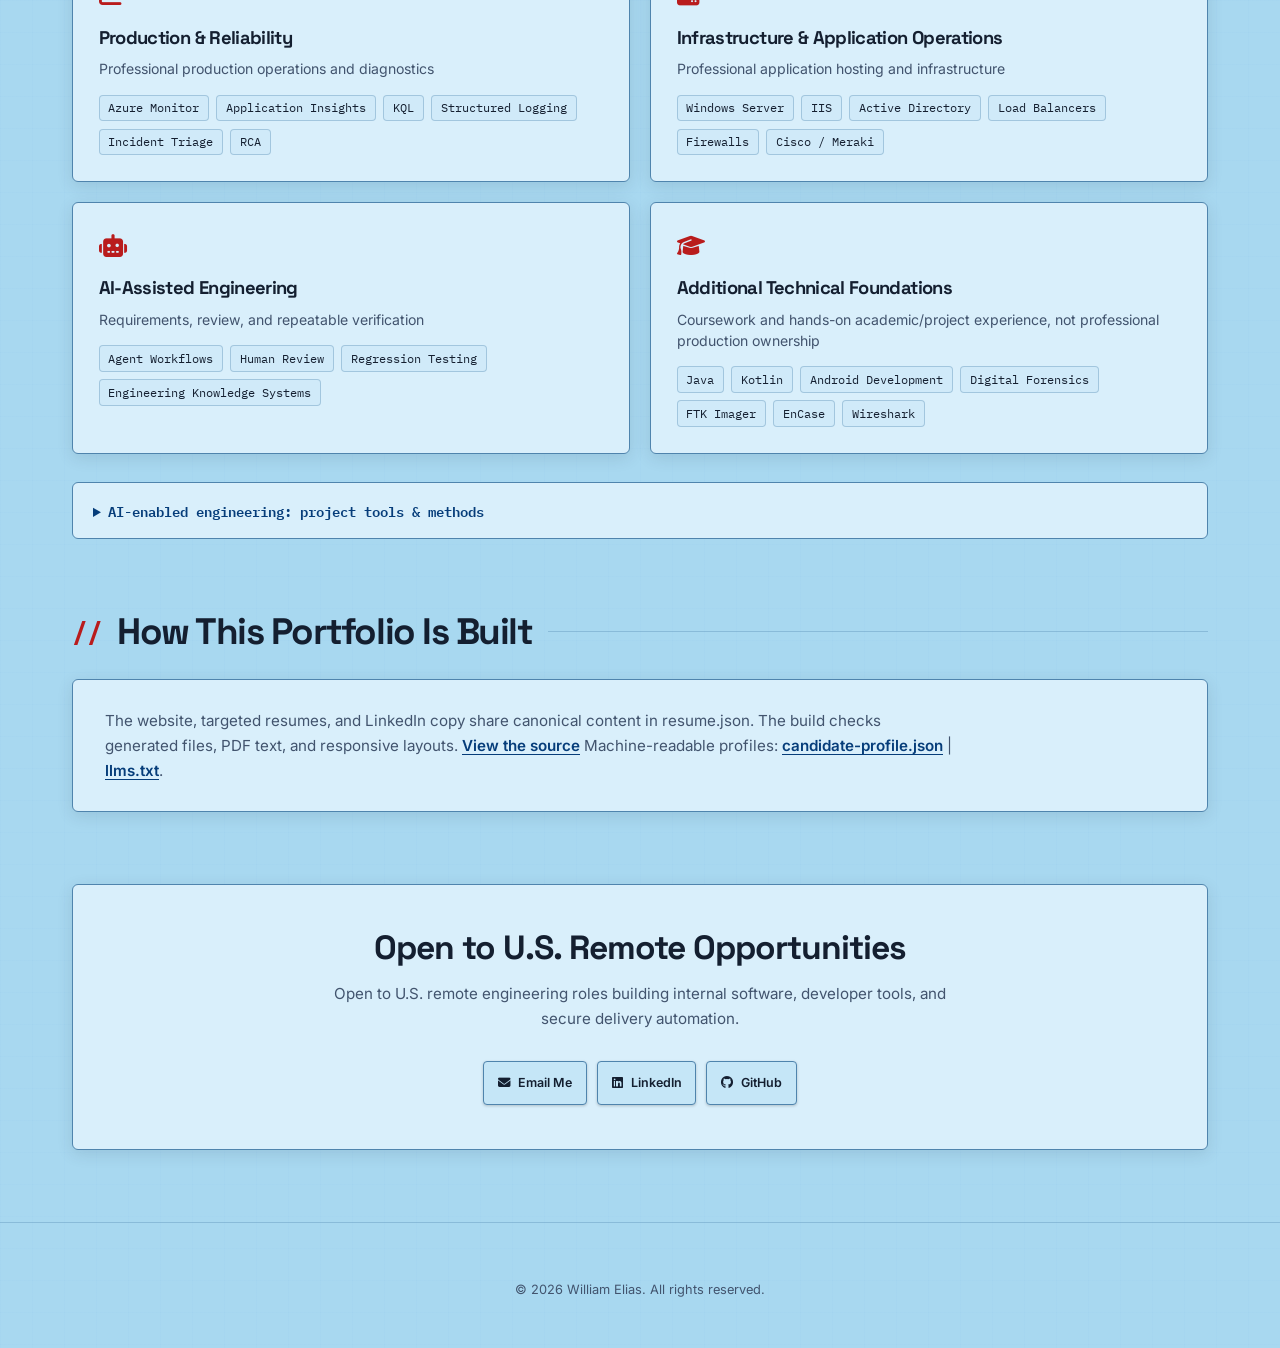
==== commit cccfb3d7: "feat(release): rollout identity network, calibrate diagrams, and publish profile readme" ====
--- a/index.html
+++ b/index.html
@@ -153,7 +153,7 @@
         <section id="programs" class="section fade-in">
             <h2 class="section-title">Selected Work</h2>
             <div class="programs-grid" id="programs-target">
-                <!-- BUILD:PROGRAMS:START --><article class="program-card card program-featured" id="program-internal-software"><div class="card-meta"><p class="provenance-label">Professional</p><span class="status-badge status-prod">Selected Workflows</span></div><h3>Production Support Portal</h3><ul><li>Develop and maintain a shared internal operations portal built with ASP.NET Core Razor Pages on .NET 10. Selected workflows run in production, with others limited to development or QA.</li></ul><div class="skill-tags"><span>C#</span><span>.NET 10</span><span>ASP.NET Core Razor Pages</span><span>Razor Class Libraries</span><span>SQL Server</span><span>SQLite</span></div><details class="program-details"><summary>Implementation &amp; validation</summary><ul><li>Implemented authorization and audit logging for portal workflows that use Windows authentication and Active Directory identities.</li><li>Razor Class Libraries organize modules contributed by multiple developers. Workflows use SQL Server and SQLite.</li></ul></details></article><article class="program-card card program-featured" id="program-cicd-release"><div class="card-meta"><p class="provenance-label">Professional</p><span class="status-badge status-prod">Staged Delivery</span></div><h3>Azure DevOps &amp; Deployment Safety</h3><ul><li>Built reusable Azure DevOps templates to standardize build and release definitions. Supported staged rollout and successful production deployments for a subset of repositories.</li></ul><div class="skill-tags"><span>Azure DevOps</span><span>YAML Pipelines</span><span>PowerShell</span><span>Python</span></div><details class="program-details"><summary>Implementation &amp; validation</summary><ul><li>Added deployment preflight checks for source and configuration drift, verified release artifacts, and added safeguards for server-specific files.</li><li>Tracked the repository inventory, pipeline configuration, build verification, and deployment dry runs separately from production rollout.</li></ul><div class="architecture-diagram-container"><svg class="architecture-svg" viewBox="0 0 720 120" role="img" aria-label="Deployment safeguards flowchart: Preflight drift checks, standardized Azure DevOps pipeline templates, and safeguards for server-specific files" xmlns="http://www.w3.org/2000/svg"><defs><marker id="arrow" viewBox="0 0 10 10" refX="6" refY="5" markerWidth="6" markerHeight="6" orient="auto-start-reverse"><path d="M 0 1 L 8 5 L 0 9 z" fill="var(--blue)"/></marker></defs><!-- Stage 1 --><rect x="8" y="15" width="210" height="90" rx="6" fill="var(--panel-solid)" stroke="var(--line)" stroke-width="1.5"/><text x="22" y="42" fill="var(--ink)" font-family="Space Grotesk, sans-serif" font-size="14" font-weight="600">1. Preflight Drift Checks</text><text x="22" y="66" fill="var(--muted)" font-family="IBM Plex Mono, monospace" font-size="11">Source &amp; Configuration Drift</text><text x="22" y="86" fill="var(--blue)" font-family="IBM Plex Mono, monospace" font-size="10">Pre-Deployment Verification</text><!-- Arrow 1-2 --><line x1="222" y1="60" x2="250" y2="60" stroke="var(--blue)" stroke-width="2" marker-end="url(#arrow)"/><!-- Stage 2 --><rect x="254" y="15" width="212" height="90" rx="6" fill="var(--panel-solid)" stroke="var(--blue)" stroke-width="1.5"/><text x="268" y="42" fill="var(--ink)" font-family="Space Grotesk, sans-serif" font-size="14" font-weight="600">2. Standardized Templates</text><text x="268" y="66" fill="var(--muted)" font-family="IBM Plex Mono, monospace" font-size="11">Azure DevOps YAML Pipelines</text><text x="268" y="86" fill="var(--blue)" font-family="IBM Plex Mono, monospace" font-size="10">Staged Release for Repo Subset</text><!-- Arrow 2-3 --><line x1="470" y1="60" x2="498" y2="60" stroke="var(--blue)" stroke-width="2" marker-end="url(#arrow)"/><!-- Stage 3 --><rect x="502" y="15" width="210" height="90" rx="6" fill="var(--panel-solid)" stroke="var(--line-prominent)" stroke-width="1.5"/><text x="516" y="42" fill="var(--ink)" font-family="Space Grotesk, sans-serif" font-size="14" font-weight="600">3. Artifacts &amp; Safeguards</text><text x="516" y="66" fill="var(--muted)" font-family="IBM Plex Mono, monospace" font-size="11">Release Artifacts Verification</text><text x="516" y="86" fill="var(--blue)" font-family="IBM Plex Mono, monospace" font-size="10">Server-Specific File Protections</text></svg><p class="diagram-caption">Figure 1: Preflight drift checks, standardized pipeline templates, and safeguards for server-specific files.</p></div></details></article><article class="program-card card program-featured" id="program-python-productivity"><div class="card-meta"><p class="provenance-label">Professional</p><span class="status-badge status-prod">Automation Tooling</span></div><h3>Python Automation &amp; Developer Productivity</h3><ul><li>Automated recurring report generation and delivery in Python, summarized integration-log errors, and built operational CLIs. Implemented a FastAPI webhook integration and Azure DevOps API automation.</li></ul><div class="skill-tags"><span>Python</span><span>FastAPI</span><span>REST APIs</span></div><details class="program-details"><summary>Implementation &amp; validation</summary><ul><li>Built engineering-document search alongside tools for routine operations.</li></ul></details></article><article class="program-card card program-wide" id="program-production-reliability"><div class="card-meta"><p class="provenance-label">Professional</p><span class="status-badge status-prod">Production Triage</span></div><h3>Production Incident Remediation</h3><ul><li>Diagnosed an integer-overflow failure in an operational process. In a separate production incident, traced the failure to a retired database dependency and coordinated corrections to application source references.</li></ul><div class="skill-tags"><span>KQL</span><span>Azure Monitor</span><span>Application Insights</span><span>SQL Server</span></div><details class="program-details"><summary>Implementation &amp; validation</summary><ul><li>Participate in production releases and investigate application, integration, and database issues using KQL, Azure Monitor, and Application Insights.</li></ul></details></article><article class="program-card card program-wide" id="program-security-remediation"><div class="card-meta"><p class="provenance-label">Professional</p><span class="status-badge status-completed">Discovery Tooling</span></div><h3>Secrets Discovery &amp; Git-History Tooling</h3><ul><li>Built C#/.NET 8 tooling to scan configuration files and classify secrets.</li><li>Developed Python tooling that supports Git-history cleanup with BFG Repo-Cleaner and git-filter-repo.</li></ul><div class="skill-tags"><span>C#</span><span>.NET 8</span><span>Python</span><span>Git</span></div><details class="program-details"><summary>Implementation &amp; validation</summary><ul><li>Used integrity checks during configuration scans and kept secret values out of the resulting reports.</li><li>Git-history cleanup and credential lifecycle actions have separate scopes.</li></ul></details></article><article class="program-card card" id="program-deployment-tooling"><div class="card-meta"><p class="provenance-label">Professional</p><span class="status-badge status-prototype">Proof of Concept</span></div><h3>Container Deployment CLI Prototype</h3><ul><li>Explored a Go CLI for container deployment, with initialization, build, deployment, status, and audit functionality.</li></ul><div class="skill-tags"><span>Go</span><span>CLI Development</span></div><details class="program-details"><summary>Implementation &amp; validation</summary><ul><li>Push and rollback commands remained unimplemented, and verification was incomplete. The tool stayed at proof-of-concept stage.</li></ul></details></article><article class="program-card card" id="program-infrastructure-modernization"><div class="card-meta"><p class="provenance-label">Professional</p><span class="status-badge status-completed">Modernization Review</span></div><h3>Infrastructure Modernization Investigation</h3><ul><li>Investigated server and container migration options and reviewed disaster-recovery pipeline definitions for obsolete deployment paths.</li></ul><div class="skill-tags"><span>Windows Server</span><span>IIS</span><span>Containerization</span></div><details class="program-details"><summary>Implementation &amp; validation</summary><ul><li>Exploratory work included a separate Blazor container-hosting proof of concept.</li></ul></details></article><!-- BUILD:PROGRAMS:END -->
+                <!-- BUILD:PROGRAMS:START --><article class="program-card card program-featured" id="program-internal-software"><div class="card-meta"><p class="provenance-label">Professional</p><span class="status-badge status-prod">Selected Workflows</span></div><h3>Production Support Portal</h3><ul><li>Develop and maintain a shared internal operations portal built with ASP.NET Core Razor Pages on .NET 10. Selected workflows run in production, with others limited to development or QA.</li></ul><div class="skill-tags"><span>C#</span><span>.NET 10</span><span>ASP.NET Core Razor Pages</span><span>Razor Class Libraries</span><span>SQL Server</span><span>SQLite</span></div><details class="program-details"><summary>Implementation &amp; validation</summary><ul><li>Implemented authorization and audit logging for portal workflows that use Windows authentication and Active Directory identities.</li><li>Razor Class Libraries organize modules contributed by multiple developers. Workflows use SQL Server and SQLite.</li></ul></details></article><article class="program-card card program-featured" id="program-cicd-release"><div class="card-meta"><p class="provenance-label">Professional</p><span class="status-badge status-prod">Staged Delivery</span></div><h3>Azure DevOps &amp; Deployment Safety</h3><ul><li>Built reusable Azure DevOps templates to standardize build and release definitions. Supported staged rollout and successful production deployments for a subset of repositories.</li></ul><div class="skill-tags"><span>Azure DevOps</span><span>YAML Pipelines</span><span>PowerShell</span><span>Python</span></div><details class="program-details"><summary>Implementation &amp; validation</summary><ul><li>Added deployment preflight checks for source and configuration drift, verified release artifacts, and added safeguards for server-specific files.</li><li>Tracked the repository inventory, pipeline configuration, build verification, and deployment dry runs separately from production rollout.</li></ul><div class="architecture-diagram-container"><svg class="architecture-svg" viewBox="0 0 720 120" role="img" aria-label="Conceptual architecture diagram of deployment safeguard layers: Preflight drift checks, standardized Azure DevOps pipeline templates, and safeguards for server-specific files" xmlns="http://www.w3.org/2000/svg"><!-- Layer 1: Preflight Drift Checks --><rect x="8" y="15" width="210" height="90" rx="6" fill="var(--panel-solid)" stroke="var(--line)" stroke-width="1.5"/><text x="22" y="42" fill="var(--ink)" font-family="Space Grotesk, sans-serif" font-size="14" font-weight="600">Preflight Drift Checks</text><text x="22" y="66" fill="var(--muted)" font-family="IBM Plex Mono, monospace" font-size="11">Source &amp; Configuration Drift</text><text x="22" y="86" fill="var(--blue)" font-family="IBM Plex Mono, monospace" font-size="10">Pre-Deployment Verification</text><!-- Layer Connector --><line x1="222" y1="60" x2="250" y2="60" stroke="var(--line)" stroke-width="1.5" stroke-dasharray="3 3"/><!-- Layer 2: Standardized Templates --><rect x="254" y="15" width="212" height="90" rx="6" fill="var(--panel-solid)" stroke="var(--blue)" stroke-width="1.5"/><text x="268" y="42" fill="var(--ink)" font-family="Space Grotesk, sans-serif" font-size="14" font-weight="600">Standardized Templates</text><text x="268" y="66" fill="var(--muted)" font-family="IBM Plex Mono, monospace" font-size="11">Azure DevOps YAML Pipelines</text><text x="268" y="86" fill="var(--blue)" font-family="IBM Plex Mono, monospace" font-size="10">Staged Release for Repo Subset</text><!-- Layer Connector --><line x1="470" y1="60" x2="498" y2="60" stroke="var(--line)" stroke-width="1.5" stroke-dasharray="3 3"/><!-- Layer 3: Target Safeguards --><rect x="502" y="15" width="210" height="90" rx="6" fill="var(--panel-solid)" stroke="var(--line-prominent)" stroke-width="1.5"/><text x="516" y="42" fill="var(--ink)" font-family="Space Grotesk, sans-serif" font-size="14" font-weight="600">Artifacts &amp; Safeguards</text><text x="516" y="66" fill="var(--muted)" font-family="IBM Plex Mono, monospace" font-size="11">Release Artifacts Verification</text><text x="516" y="86" fill="var(--blue)" font-family="IBM Plex Mono, monospace" font-size="10">Server-Specific File Protections</text></svg><p class="diagram-caption">Figure 1: Conceptual architecture of deployment safeguard layers: preflight drift checks, standardized pipeline templates, and server-specific file protections.</p></div></details></article><article class="program-card card program-featured" id="program-python-productivity"><div class="card-meta"><p class="provenance-label">Professional</p><span class="status-badge status-prod">Automation Tooling</span></div><h3>Python Automation &amp; Developer Productivity</h3><ul><li>Automated recurring report generation and delivery in Python, summarized integration-log errors, and built operational CLIs. Implemented a FastAPI webhook integration and Azure DevOps API automation.</li></ul><div class="skill-tags"><span>Python</span><span>FastAPI</span><span>REST APIs</span></div><details class="program-details"><summary>Implementation &amp; validation</summary><ul><li>Built engineering-document search alongside tools for routine operations.</li></ul></details></article><article class="program-card card program-wide" id="program-production-reliability"><div class="card-meta"><p class="provenance-label">Professional</p><span class="status-badge status-prod">Production Triage</span></div><h3>Production Incident Remediation</h3><ul><li>Diagnosed an integer-overflow failure in an operational process. In a separate production incident, traced the failure to a retired database dependency and coordinated corrections to application source references.</li></ul><div class="skill-tags"><span>KQL</span><span>Azure Monitor</span><span>Application Insights</span><span>SQL Server</span></div><details class="program-details"><summary>Implementation &amp; validation</summary><ul><li>Participate in production releases and investigate application, integration, and database issues using KQL, Azure Monitor, and Application Insights.</li></ul></details></article><article class="program-card card program-wide" id="program-security-remediation"><div class="card-meta"><p class="provenance-label">Professional</p><span class="status-badge status-completed">Discovery Tooling</span></div><h3>Secrets Discovery &amp; Git-History Tooling</h3><ul><li>Built C#/.NET 8 tooling to scan configuration files and classify secrets.</li><li>Developed Python tooling that supports Git-history cleanup with BFG Repo-Cleaner and git-filter-repo.</li></ul><div class="skill-tags"><span>C#</span><span>.NET 8</span><span>Python</span><span>Git</span></div><details class="program-details"><summary>Implementation &amp; validation</summary><ul><li>Used integrity checks during configuration scans and kept secret values out of the resulting reports.</li><li>Git-history cleanup and credential lifecycle actions have separate scopes.</li></ul></details></article><article class="program-card card" id="program-deployment-tooling"><div class="card-meta"><p class="provenance-label">Professional</p><span class="status-badge status-prototype">Proof of Concept</span></div><h3>Container Deployment CLI Prototype</h3><ul><li>Explored a Go CLI for container deployment, with initialization, build, deployment, status, and audit functionality.</li></ul><div class="skill-tags"><span>Go</span><span>CLI Development</span></div><details class="program-details"><summary>Implementation &amp; validation</summary><ul><li>Push and rollback commands remained unimplemented, and verification was incomplete. The tool stayed at proof-of-concept stage.</li></ul></details></article><article class="program-card card" id="program-infrastructure-modernization"><div class="card-meta"><p class="provenance-label">Professional</p><span class="status-badge status-completed">Modernization Review</span></div><h3>Infrastructure Modernization Investigation</h3><ul><li>Investigated server and container migration options and reviewed disaster-recovery pipeline definitions for obsolete deployment paths.</li></ul><div class="skill-tags"><span>Windows Server</span><span>IIS</span><span>Containerization</span></div><details class="program-details"><summary>Implementation &amp; validation</summary><ul><li>Exploratory work included a separate Blazor container-hosting proof of concept.</li></ul></details></article><!-- BUILD:PROGRAMS:END -->
             </div>
         </section>
         <section id="experience" class="section fade-in">
@@ -166,9 +166,9 @@
             <h2 class="section-title">Open Source &amp; Independent Engineering</h2>
             <p class="section-intro"><!-- BUILD:PROJECTS_INTRO:START -->Independent projects developed with AI coding assistants under my direction and review.<!-- BUILD:PROJECTS_INTRO:END --></p>
             <div class="projects-grid" id="projects-target">
-                <!-- BUILD:PROJECTS:START --><div class="project-card card project-featured"><div class="card-meta"><p class="provenance-label provenance-independent">Independent open source</p><span class="status-badge status-core">Flagship Platform</span></div><h3>HowlPlane</h3><div class="project-subtitle">AI Engineering Control Plane</div><ul><li>Coordinates coding-agent tasks and independent reviews, with repeatable checks and durable run records.</li><li>Supports policy-based execution limits and human approval for consequential actions.</li></ul><div class="skill-tags"><span>Python</span><span>Go</span><span>GitHub Actions</span><span>MCP</span><span>Developer Tooling</span></div><div class="project-card-footer"><a href="https://github.com/howlcipher/howlplane" target="_blank" rel="noopener noreferrer" class="contact-pill project-link"><i class="fas fa-code-branch" aria-hidden="true"></i> View Repository <span aria-hidden="true">&rarr;</span></a><a href="https://howlcipher.github.io/howlplane/" target="_blank" rel="noopener noreferrer" class="contact-pill project-live-link"><i class="fas fa-globe" aria-hidden="true"></i> View Live Page <span aria-hidden="true">&rarr;</span></a></div></div><div class="project-card card project-featured"><div class="card-meta"><p class="provenance-label provenance-independent">Independent open source</p><span class="status-badge status-core">Evidence Sandbox</span></div><h3>HowlProof</h3><div class="project-subtitle">Independent Software Verification</div><ul><li>Beta toolkit for evaluating trusted local artifacts. Bundles evidence, supports replay for eligible findings, and records verification gaps in advisory verdicts.</li></ul><div class="skill-tags"><span>Python</span><span>Software Verification</span><span>Adversarial Testing</span></div><div class="project-card-footer"><a href="https://github.com/howlcipher/howlproof" target="_blank" rel="noopener noreferrer" class="contact-pill project-link"><i class="fas fa-code-branch" aria-hidden="true"></i> View Repository <span aria-hidden="true">&rarr;</span></a></div></div><div class="project-card card project-featured"><div class="card-meta"><p class="provenance-label provenance-independent">Independent open source</p><span class="status-badge status-core">Language &amp; Runtime</span></div><h3>HowlFrame</h3><div class="project-subtitle">Experimental language and toolchain, written in Go</div><ul><li>Explores compiler design in Go through typed intermediate representations, bytecode, and a WebAssembly target.</li><li>The runtime enforces explicit capability grants and instruction budgets.</li></ul><div class="skill-tags"><span>Go</span><span>Compilers</span><span>WebAssembly</span><span>Bytecode VM</span><span>Ollama</span></div><div class="project-card-footer"><a href="https://github.com/howlcipher/howlframe" target="_blank" rel="noopener noreferrer" class="contact-pill project-link"><i class="fas fa-code-branch" aria-hidden="true"></i> View Repository <span aria-hidden="true">&rarr;</span></a><a href="https://howlcipher.github.io/howlframe/" target="_blank" rel="noopener noreferrer" class="contact-pill project-live-link"><i class="fas fa-globe" aria-hidden="true"></i> View Live Page <span aria-hidden="true">&rarr;</span></a></div></div><div class="project-card card"><div class="card-meta"><p class="provenance-label provenance-independent">Independent open source</p><span class="status-badge status-completed">Security Tool</span></div><h3>Password Arena</h3><div class="project-subtitle">Synthetic password-strength learning sandbox</div><ul><li>Local educational simulator for synthetic password-strength experiments, with bounded runs, reproducible test modes, and audit reports.</li></ul><div class="skill-tags"><span>Python</span><span>Cybersecurity</span><span>Docker</span><span>pytest</span><span>Simulation</span></div><div class="project-card-footer"><a href="https://github.com/howlcipher/password_arena" target="_blank" rel="noopener noreferrer" class="contact-pill project-link"><i class="fas fa-code-branch" aria-hidden="true"></i> View Repository <span aria-hidden="true">&rarr;</span></a><a href="https://howlcipher.github.io/password_arena/" target="_blank" rel="noopener noreferrer" class="contact-pill project-live-link"><i class="fas fa-globe" aria-hidden="true"></i> View Live Page <span aria-hidden="true">&rarr;</span></a></div></div><div class="project-card card"><div class="card-meta"><p class="provenance-label provenance-independent">Independent open source</p><span class="status-badge status-prototype">Exploratory Tool</span></div><h3>HowlDream</h3><div class="project-subtitle">Experimental evaluation of AI-generated proposals</div><ul><li>Compares divergent proposals against a baseline, perturbs inputs to study failure modes, and records unresolved claims in inspectable experiment results.</li></ul><div class="skill-tags"><span>Python</span><span>Experiment Design</span><span>Evaluation</span></div><div class="project-card-footer"><a href="https://github.com/howlcipher/howldream" target="_blank" rel="noopener noreferrer" class="contact-pill project-link"><i class="fas fa-code-branch" aria-hidden="true"></i> View Repository <span aria-hidden="true">&rarr;</span></a></div></div><div class="project-card card"><div class="card-meta"><p class="provenance-label provenance-independent">Independent open source</p><span class="status-badge status-prototype">Authoring Tool</span></div><h3>HowlWriter</h3><div class="project-subtitle">Writing and evidence verification tooling</div><ul><li>Checks drafting and editing workflows with configurable lint rules, claim-to-source tracking, and citation tooling.</li></ul><div class="skill-tags"><span>Python</span><span>Provenance</span><span>Validation</span></div><div class="project-card-footer"><a href="https://github.com/howlcipher/howlwriter" target="_blank" rel="noopener noreferrer" class="contact-pill project-link"><i class="fas fa-code-branch" aria-hidden="true"></i> View Repository <span aria-hidden="true">&rarr;</span></a></div></div><div class="project-card card"><div class="card-meta"><p class="provenance-label provenance-independent">Independent open source</p><span class="status-badge status-prototype">Routing Engine</span></div><h3>AI Router</h3><div class="project-subtitle">Local coding-agent orchestrator; predecessor of HowlPlane&#x27;s routing layer</div><ul><li>Built a local coding-agent orchestrator (usable alpha) with task classification, provider health checks, fallback logic, circuit breakers, and cooldown handling.</li><li>Records SQLite run history, JSONL artifacts, and Git diffs; applies Git-aware edit guardrails so changes stay reviewable.</li></ul><div class="skill-tags"><span>Python</span><span>SQLite</span><span>Circuit Breakers</span><span>Agent Workflows</span></div><div class="project-card-footer"><a href="https://github.com/howlcipher/ai_router" target="_blank" rel="noopener noreferrer" class="contact-pill project-link"><i class="fas fa-code-branch" aria-hidden="true"></i> View Repository <span aria-hidden="true">&rarr;</span></a></div></div><div class="project-card card"><div class="card-meta"><p class="provenance-label provenance-independent">Independent open source</p><span class="status-badge status-completed">Sabermetric Tool</span></div><h3>Baseball Optimizer</h3><div class="project-subtitle">Rust backend for lineup and roster optimization</div><ul><li>Migrated an optimization backend from Python to Rust/Axum with a SQLite-backed REST API, packaged with Docker and Docker Compose.</li><li>Built pytest end-to-end coverage for API and model-evaluation paths and wired it into CI.</li></ul><div class="skill-tags"><span>Rust</span><span>Axum</span><span>SQLite</span><span>Docker</span><span>pytest</span></div><div class="project-card-footer"><a href="https://github.com/howlcipher/baseball_optimizer" target="_blank" rel="noopener noreferrer" class="contact-pill project-link"><i class="fas fa-code-branch" aria-hidden="true"></i> View Repository <span aria-hidden="true">&rarr;</span></a></div></div><div class="project-card card"><div class="card-meta"><p class="provenance-label provenance-independent">Independent open source</p><span class="status-badge status-completed">Redistricting Tool</span></div><h3>RedrawUS</h3><div class="project-subtitle">Geospatial Analysis &amp; Visualization Platform</div><ul><li>Built a multi-state geospatial analysis platform with Python/R data pipelines and an interactive JavaScript map, persistent browser caching, and Web Workers.</li><li>Processes geographic datasets with GeoPandas, Shapely, and GerryChain; includes pytest, Vitest, and Playwright tests for data processing and application behavior.</li></ul><div class="skill-tags"><span>Python</span><span>R</span><span>Geospatial</span><span>JavaScript</span><span>Playwright</span><span>Data Engineering</span></div><div class="project-card-footer"><a href="https://github.com/howlcipher/redistricting-map" target="_blank" rel="noopener noreferrer" class="contact-pill project-link"><i class="fas fa-code-branch" aria-hidden="true"></i> View Repository <span aria-hidden="true">&rarr;</span></a><a href="https://howlcipher.github.io/redistricting-map/" target="_blank" rel="noopener noreferrer" class="contact-pill project-live-link"><i class="fas fa-globe" aria-hidden="true"></i> View Live Page <span aria-hidden="true">&rarr;</span></a></div></div><!-- BUILD:PROJECTS:END -->
-            </div>
-            <!-- BUILD:PROJECTS_SUPPLEMENT:START --><div class="projects-supplement"><details class="supplement-details card"><summary>Architecture &amp; Ecosystem Component Diagram</summary><div class="architecture-diagram-container ecosystem-container"><svg class="architecture-svg ecosystem-svg" viewBox="0 0 740 170" role="img" aria-label="Howl Ecosystem component architecture diagram: HowlPlane orchestrating HowlProof and HowlFrame" xmlns="http://www.w3.org/2000/svg"><defs><marker id="arrow-blue" viewBox="0 0 10 10" refX="6" refY="5" markerWidth="6" markerHeight="6" orient="auto-start-reverse"><path d="M 0 1 L 8 5 L 0 9 z" fill="var(--blue)"/></marker></defs><!-- Top Box: HowlPlane --><rect x="230" y="10" width="280" height="60" rx="6" fill="var(--panel-solid)" stroke="var(--blue)" stroke-width="2"/><text x="370" y="34" text-anchor="middle" fill="var(--ink)" font-family="Space Grotesk, sans-serif" font-size="15" font-weight="600">HowlPlane</text><text x="370" y="54" text-anchor="middle" fill="var(--muted)" font-family="IBM Plex Mono, monospace" font-size="11">Multi-Agent Coordination Architecture</text><!-- Connecting paths --><path d="M 310 70 L 310 90 L 170 90 L 170 108" fill="none" stroke="var(--blue)" stroke-width="1.75" marker-end="url(#arrow-blue)"/><path d="M 430 70 L 430 90 L 570 90 L 570 108" fill="none" stroke="var(--blue)" stroke-width="1.75" marker-end="url(#arrow-blue)"/><!-- Bottom Left: HowlProof --><rect x="20" y="110" width="300" height="52" rx="6" fill="var(--panel-solid)" stroke="var(--line)" stroke-width="1.5"/><text x="170" y="132" text-anchor="middle" fill="var(--ink)" font-family="Space Grotesk, sans-serif" font-size="13" font-weight="600">HowlProof</text><text x="170" y="149" text-anchor="middle" fill="var(--muted)" font-family="IBM Plex Mono, monospace" font-size="10.5">Deterministic Evidence Sandbox</text><!-- Bottom Right: HowlFrame --><rect x="420" y="110" width="300" height="52" rx="6" fill="var(--panel-solid)" stroke="var(--line)" stroke-width="1.5"/><text x="570" y="132" text-anchor="middle" fill="var(--ink)" font-family="Space Grotesk, sans-serif" font-size="13" font-weight="600">HowlFrame</text><text x="570" y="149" text-anchor="middle" fill="var(--muted)" font-family="IBM Plex Mono, monospace" font-size="10.5">Transpiled Language, HFIR &amp; VM Runtime</text></svg><p class="diagram-caption">Figure 2: Component relationships across the Howl multi-agent architecture and verification toolchain.</p></div></details><details class="supplement-details card"><summary>Independent Engineering Evidence &amp; Test Suite Index</summary><div class="evidence-table-container"><table class="evidence-table"><thead><tr><th scope="col">Repository</th><th scope="col">Ecosystem Role</th><th scope="col">Tech Stack</th><th scope="col">Test &amp; Verification Evidence</th></tr></thead><tbody><tr><td><a href="#project-howlplane" class="inline-link"><code>howlplane</code></a></td><td>Multi-Agent Platform</td><td>Python, Asyncio, JSONL</td><td>Automated lifecycle &amp;amp; task verification suites</td></tr><tr><td><a href="#project-howlproof" class="inline-link"><code>howlproof</code></a></td><td>Evidence Sandbox</td><td>Python, Sandbox Isolation</td><td>Deterministic test harness &amp;amp; evidence auditor</td></tr><tr><td><a href="#project-howlframe" class="inline-link"><code>howlframe</code></a></td><td>Language &amp;amp; Runtime</td><td>Go, Python, HFIR, VM</td><td>Compiler tests, bytecode verification, VM execution</td></tr><tr><td><a href="#project-password-arena" class="inline-link"><code>password_arena</code></a></td><td>Defensive Security Tool</td><td>Python, zxcvbn, Cryptography</td><td>Entropy test fixtures &amp;amp; cracking resistance models</td></tr><tr><td><a href="#project-howldream" class="inline-link"><code>howldream</code></a></td><td>Exploratory Architecture</td><td>Python, AST Analysis</td><td>Static analysis verification &amp;amp; bounded proposals</td></tr><tr><td><a href="#project-howlwriter" class="inline-link"><code>howlwriter</code></a></td><td>Structured Authoring</td><td>Python, JavaScript</td><td>Markdown processing &amp;amp; document compilation tests</td></tr><tr><td><a href="#project-ai-router" class="inline-link"><code>ai_task_router</code></a></td><td>Routing Engine</td><td>Python, Prompt Pipeline</td><td>Classification heuristics &amp;amp; model routing tests</td></tr><tr><td><a href="#project-baseball-optimizer" class="inline-link"><code>baseball_lineup_optimizer</code></a></td><td>Sabermetric Tool</td><td>Python, Pandas, Scipy</td><td>Linear programming &amp;amp; Monte Carlo simulation</td></tr><tr><td><a href="#project-redrawus" class="inline-link"><code>redrawus</code></a></td><td>Redistricting Tool</td><td>JavaScript, Python, GIS</td><td>Geospatial compactness &amp;amp; boundary tests</td></tr></tbody></table></div></details></div><!-- BUILD:PROJECTS_SUPPLEMENT:END -->
+                <!-- BUILD:PROJECTS:START --><div class="project-card card project-featured"><div class="card-meta"><p class="provenance-label provenance-independent">Independent open source</p><span class="status-badge status-core">Flagship Platform</span></div><h3>HowlPlane</h3><div class="project-subtitle">AI Engineering Control Plane</div><ul><li>Coordinates coding-agent tasks and independent reviews, with repeatable checks and durable run records.</li><li>Supports policy-based execution limits and human approval for consequential actions.</li></ul><div class="skill-tags"><span>Python</span><span>Go</span><span>GitHub Actions</span><span>MCP</span><span>Developer Tooling</span></div><div class="project-card-footer"><a href="https://github.com/howlcipher/howlplane" target="_blank" rel="noopener noreferrer" class="contact-pill project-link"><i class="fas fa-code-branch" aria-hidden="true"></i> View Repository <span aria-hidden="true">&rarr;</span></a><a href="https://howlcipher.github.io/howlplane/" target="_blank" rel="noopener noreferrer" class="contact-pill project-live-link"><i class="fas fa-globe" aria-hidden="true"></i> View Live Page <span aria-hidden="true">&rarr;</span></a></div></div><div class="project-card card project-featured"><div class="card-meta"><p class="provenance-label provenance-independent">Independent open source</p><span class="status-badge status-core">Software Verification</span></div><h3>HowlProof</h3><div class="project-subtitle">Independent Software Verification</div><ul><li>Beta toolkit for evaluating trusted local artifacts. Bundles evidence, supports replay for eligible findings, and records verification gaps in advisory verdicts.</li></ul><div class="skill-tags"><span>Python</span><span>Software Verification</span><span>Adversarial Testing</span></div><div class="project-card-footer"><a href="https://github.com/howlcipher/howlproof" target="_blank" rel="noopener noreferrer" class="contact-pill project-link"><i class="fas fa-code-branch" aria-hidden="true"></i> View Repository <span aria-hidden="true">&rarr;</span></a></div></div><div class="project-card card project-featured"><div class="card-meta"><p class="provenance-label provenance-independent">Independent open source</p><span class="status-badge status-core">Language &amp; Runtime</span></div><h3>HowlFrame</h3><div class="project-subtitle">Experimental language and toolchain, written in Go</div><ul><li>Explores compiler design in Go through typed intermediate representations, bytecode, and a WebAssembly target.</li><li>The runtime enforces explicit capability grants and instruction budgets.</li></ul><div class="skill-tags"><span>Go</span><span>Compilers</span><span>WebAssembly</span><span>Bytecode VM</span><span>Ollama</span></div><div class="project-card-footer"><a href="https://github.com/howlcipher/howlframe" target="_blank" rel="noopener noreferrer" class="contact-pill project-link"><i class="fas fa-code-branch" aria-hidden="true"></i> View Repository <span aria-hidden="true">&rarr;</span></a><a href="https://howlcipher.github.io/howlframe/" target="_blank" rel="noopener noreferrer" class="contact-pill project-live-link"><i class="fas fa-globe" aria-hidden="true"></i> View Live Page <span aria-hidden="true">&rarr;</span></a></div></div><div class="project-card card"><div class="card-meta"><p class="provenance-label provenance-independent">Independent open source</p><span class="status-badge status-completed">Security Tool</span></div><h3>Password Arena</h3><div class="project-subtitle">Synthetic password-strength learning sandbox</div><ul><li>Local educational simulator for synthetic password-strength experiments, with bounded runs, reproducible test modes, and audit reports.</li></ul><div class="skill-tags"><span>Python</span><span>Cybersecurity</span><span>Docker</span><span>pytest</span><span>Simulation</span></div><div class="project-card-footer"><a href="https://github.com/howlcipher/password_arena" target="_blank" rel="noopener noreferrer" class="contact-pill project-link"><i class="fas fa-code-branch" aria-hidden="true"></i> View Repository <span aria-hidden="true">&rarr;</span></a><a href="https://howlcipher.github.io/password_arena/" target="_blank" rel="noopener noreferrer" class="contact-pill project-live-link"><i class="fas fa-globe" aria-hidden="true"></i> View Live Page <span aria-hidden="true">&rarr;</span></a></div></div><div class="project-card card"><div class="card-meta"><p class="provenance-label provenance-independent">Independent open source</p><span class="status-badge status-prototype">Exploratory Tool</span></div><h3>HowlDream</h3><div class="project-subtitle">Experimental evaluation of AI-generated proposals</div><ul><li>Compares divergent proposals against a baseline, perturbs inputs to study failure modes, and records unresolved claims in inspectable experiment results.</li></ul><div class="skill-tags"><span>Python</span><span>Experiment Design</span><span>Evaluation</span></div><div class="project-card-footer"><a href="https://github.com/howlcipher/howldream" target="_blank" rel="noopener noreferrer" class="contact-pill project-link"><i class="fas fa-code-branch" aria-hidden="true"></i> View Repository <span aria-hidden="true">&rarr;</span></a></div></div><div class="project-card card"><div class="card-meta"><p class="provenance-label provenance-independent">Independent open source</p><span class="status-badge status-prototype">Authoring Tool</span></div><h3>HowlWriter</h3><div class="project-subtitle">Writing and evidence verification tooling</div><ul><li>Checks drafting and editing workflows with configurable lint rules, claim-to-source tracking, and citation tooling.</li></ul><div class="skill-tags"><span>Python</span><span>Provenance</span><span>Validation</span></div><div class="project-card-footer"><a href="https://github.com/howlcipher/howlwriter" target="_blank" rel="noopener noreferrer" class="contact-pill project-link"><i class="fas fa-code-branch" aria-hidden="true"></i> View Repository <span aria-hidden="true">&rarr;</span></a></div></div><div class="project-card card"><div class="card-meta"><p class="provenance-label provenance-independent">Independent open source</p><span class="status-badge status-prototype">Routing Engine</span></div><h3>AI Router</h3><div class="project-subtitle">Local coding-agent orchestrator; predecessor of HowlPlane&#x27;s routing layer</div><ul><li>Built a local coding-agent orchestrator (usable alpha) with task classification, provider health checks, fallback logic, circuit breakers, and cooldown handling.</li><li>Records SQLite run history, JSONL artifacts, and Git diffs; applies Git-aware edit guardrails so changes stay reviewable.</li></ul><div class="skill-tags"><span>Python</span><span>SQLite</span><span>Circuit Breakers</span><span>Agent Workflows</span></div><div class="project-card-footer"><a href="https://github.com/howlcipher/ai_router" target="_blank" rel="noopener noreferrer" class="contact-pill project-link"><i class="fas fa-code-branch" aria-hidden="true"></i> View Repository <span aria-hidden="true">&rarr;</span></a></div></div><div class="project-card card"><div class="card-meta"><p class="provenance-label provenance-independent">Independent open source</p><span class="status-badge status-completed">Sabermetric Tool</span></div><h3>Baseball Optimizer</h3><div class="project-subtitle">Rust backend for lineup and roster optimization</div><ul><li>Migrated an optimization backend from Python to Rust/Axum with a SQLite-backed REST API, packaged with Docker and Docker Compose.</li><li>Built pytest end-to-end coverage for API and model-evaluation paths and wired it into CI.</li></ul><div class="skill-tags"><span>Rust</span><span>Axum</span><span>SQLite</span><span>Docker</span><span>pytest</span></div><div class="project-card-footer"><a href="https://github.com/howlcipher/baseball_optimizer" target="_blank" rel="noopener noreferrer" class="contact-pill project-link"><i class="fas fa-code-branch" aria-hidden="true"></i> View Repository <span aria-hidden="true">&rarr;</span></a></div></div><div class="project-card card"><div class="card-meta"><p class="provenance-label provenance-independent">Independent open source</p><span class="status-badge status-completed">Redistricting Tool</span></div><h3>RedrawUS</h3><div class="project-subtitle">Geospatial Analysis &amp; Visualization Platform</div><ul><li>Built a multi-state geospatial analysis platform with Python/R data pipelines and an interactive JavaScript map, persistent browser caching, and Web Workers.</li><li>Processes geographic datasets with GeoPandas, Shapely, and GerryChain; includes pytest, Vitest, and Playwright tests for data processing and application behavior.</li></ul><div class="skill-tags"><span>Python</span><span>R</span><span>Geospatial</span><span>JavaScript</span><span>Playwright</span><span>Data Engineering</span></div><div class="project-card-footer"><a href="https://github.com/howlcipher/redistricting-map" target="_blank" rel="noopener noreferrer" class="contact-pill project-link"><i class="fas fa-code-branch" aria-hidden="true"></i> View Repository <span aria-hidden="true">&rarr;</span></a><a href="https://howlcipher.github.io/redistricting-map/" target="_blank" rel="noopener noreferrer" class="contact-pill project-live-link"><i class="fas fa-globe" aria-hidden="true"></i> View Live Page <span aria-hidden="true">&rarr;</span></a></div></div><!-- BUILD:PROJECTS:END -->
+            </div>
+            <!-- BUILD:PROJECTS_SUPPLEMENT:START --><div class="projects-supplement"><details class="supplement-details card"><summary>Architecture &amp; Ecosystem Component Diagram</summary><div class="architecture-diagram-container ecosystem-container"><svg class="architecture-svg ecosystem-svg" viewBox="0 0 740 170" role="img" aria-label="Howl Ecosystem component architecture diagram: HowlPlane orchestrating HowlProof and HowlFrame" xmlns="http://www.w3.org/2000/svg"><defs><marker id="arrow-blue" viewBox="0 0 10 10" refX="6" refY="5" markerWidth="6" markerHeight="6" orient="auto-start-reverse"><path d="M 0 1 L 8 5 L 0 9 z" fill="var(--blue)"/></marker></defs><!-- Top Box: HowlPlane --><rect x="230" y="10" width="280" height="60" rx="6" fill="var(--panel-solid)" stroke="var(--blue)" stroke-width="2"/><text x="370" y="34" text-anchor="middle" fill="var(--ink)" font-family="Space Grotesk, sans-serif" font-size="15" font-weight="600">HowlPlane</text><text x="370" y="54" text-anchor="middle" fill="var(--muted)" font-family="IBM Plex Mono, monospace" font-size="11">AI Engineering Control Plane</text><!-- Connecting paths --><path d="M 310 70 L 310 90 L 170 90 L 170 108" fill="none" stroke="var(--blue)" stroke-width="1.75" marker-end="url(#arrow-blue)"/><path d="M 430 70 L 430 90 L 570 90 L 570 108" fill="none" stroke="var(--blue)" stroke-width="1.75" marker-end="url(#arrow-blue)"/><!-- Bottom Left: HowlProof --><rect x="20" y="110" width="300" height="52" rx="6" fill="var(--panel-solid)" stroke="var(--line)" stroke-width="1.5"/><text x="170" y="132" text-anchor="middle" fill="var(--ink)" font-family="Space Grotesk, sans-serif" font-size="13" font-weight="600">HowlProof</text><text x="170" y="149" text-anchor="middle" fill="var(--muted)" font-family="IBM Plex Mono, monospace" font-size="10.5">Independent Software Verification</text><!-- Bottom Right: HowlFrame --><rect x="420" y="110" width="300" height="52" rx="6" fill="var(--panel-solid)" stroke="var(--line)" stroke-width="1.5"/><text x="570" y="132" text-anchor="middle" fill="var(--ink)" font-family="Space Grotesk, sans-serif" font-size="13" font-weight="600">HowlFrame</text><text x="570" y="149" text-anchor="middle" fill="var(--muted)" font-family="IBM Plex Mono, monospace" font-size="10.5">Experimental Language &amp; VM Runtime</text></svg><p class="diagram-caption">Figure 2: Component relationships across the Howl multi-agent architecture and verification toolchain.</p></div></details><details class="supplement-details card"><summary>Independent Engineering Evidence &amp; Test Suite Index</summary><div class="evidence-table-container"><table class="evidence-table"><thead><tr><th scope="col">Repository</th><th scope="col">Ecosystem Role</th><th scope="col">Tech Stack</th><th scope="col">Test &amp; Verification Evidence</th></tr></thead><tbody><tr><td><a href="#project-howlplane" class="inline-link"><code>howlplane</code></a></td><td>AI Control Plane</td><td>Python, Go, JSONL</td><td>Automated lifecycle &amp;amp; task verification suites</td></tr><tr><td><a href="#project-howlproof" class="inline-link"><code>howlproof</code></a></td><td>Software Verification</td><td>Python, Subprocess</td><td>Adversarial test fixtures &amp;amp; evidence bundles</td></tr><tr><td><a href="#project-howlframe" class="inline-link"><code>howlframe</code></a></td><td>Language &amp;amp; Runtime</td><td>Go, Python, HFIR, VM</td><td>Compiler tests, bytecode verification, VM execution</td></tr><tr><td><a href="#project-password-arena" class="inline-link"><code>password_arena</code></a></td><td>Defensive Security Tool</td><td>Python, zxcvbn, Cryptography</td><td>Entropy test fixtures &amp;amp; cracking resistance models</td></tr><tr><td><a href="#project-howldream" class="inline-link"><code>howldream</code></a></td><td>Exploratory Architecture</td><td>Python, AST Analysis</td><td>Static analysis verification &amp;amp; bounded proposals</td></tr><tr><td><a href="#project-howlwriter" class="inline-link"><code>howlwriter</code></a></td><td>Structured Authoring</td><td>Python, JavaScript</td><td>Markdown processing &amp;amp; document compilation tests</td></tr><tr><td><a href="#project-ai-router" class="inline-link"><code>ai_task_router</code></a></td><td>Routing Engine</td><td>Python, Prompt Pipeline</td><td>Classification heuristics &amp;amp; model routing tests</td></tr><tr><td><a href="#project-baseball-optimizer" class="inline-link"><code>baseball_lineup_optimizer</code></a></td><td>Sabermetric Tool</td><td>Python, Pandas, Scipy</td><td>Linear programming &amp;amp; Monte Carlo simulation</td></tr><tr><td><a href="#project-redrawus" class="inline-link"><code>redrawus</code></a></td><td>Redistricting Tool</td><td>JavaScript, Python, GIS</td><td>Geospatial compactness &amp;amp; boundary tests</td></tr></tbody></table></div></details></div><!-- BUILD:PROJECTS_SUPPLEMENT:END -->
         </section>
         <section id="education" class="section fade-in">
             <h2 class="section-title">Education &amp; Certifications</h2>
